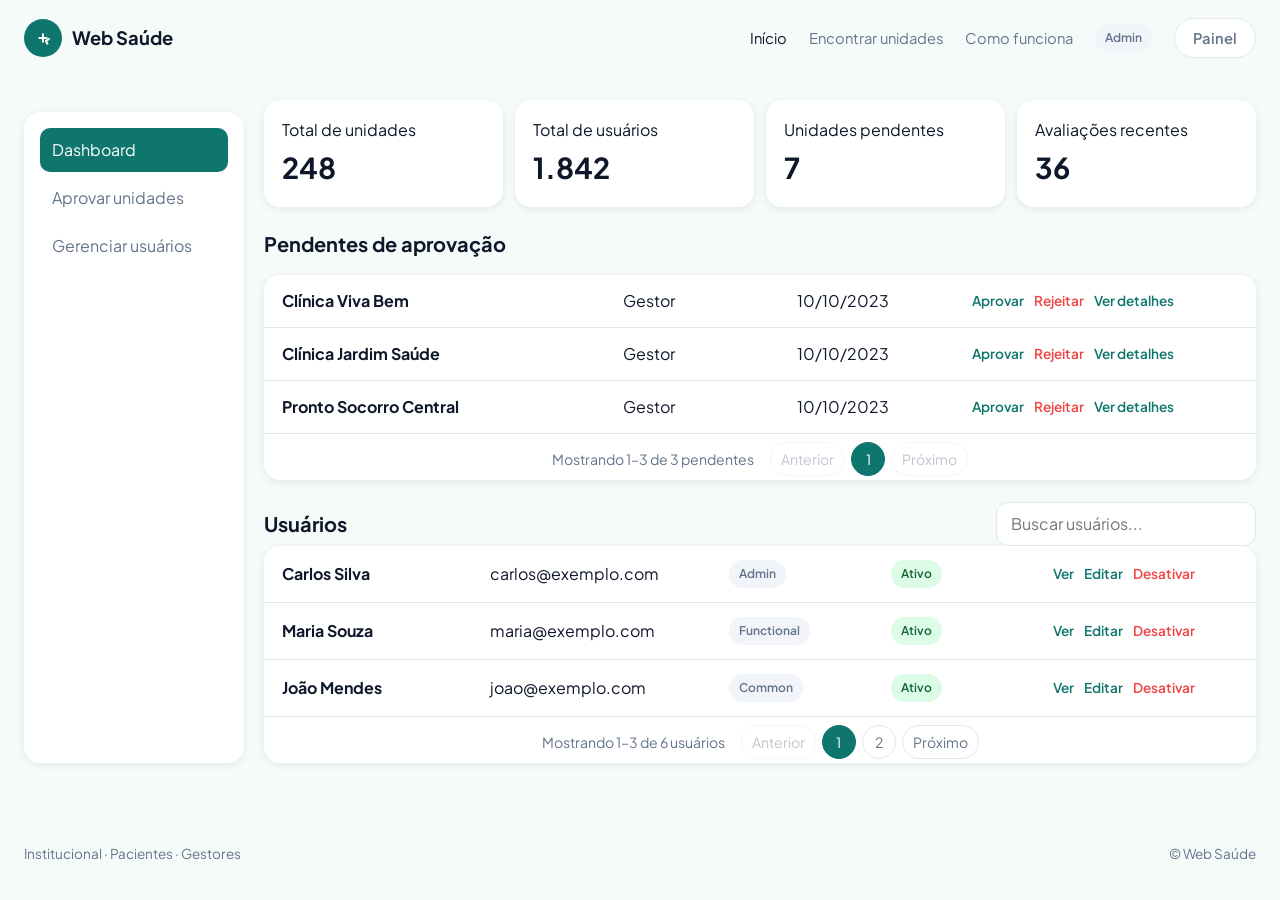
==== admin.html @ 7f69320b "feat: cria protótipo HTML das telas do Web Saúde" ====
<!DOCTYPE html>
<html lang="pt-BR">
<head>
  <meta charset="UTF-8">
  <meta name="viewport" content="width=device-width, initial-scale=1.0">
  <title>Web Saúde — Painel admin</title>
  <link rel="preconnect" href="https://fonts.googleapis.com">
  <link href="https://fonts.googleapis.com/css2?family=Plus+Jakarta+Sans:wght@400;500;600;700&display=swap" rel="stylesheet">
  <link rel="stylesheet" href="css/styles.css">
</head>
<body>
  <div class="page">
    <div data-header="Início" data-mode="admin"></div>
    <main class="wrap admin">
      <aside class="card side-nav" style="padding:16px;align-content:start">
        <a class="is-active" href="#dash">Dashboard</a>
        <a href="#pendentes">Aprovar unidades</a>
        <a href="#usuarios">Gerenciar usuários</a>
      </aside>
      <div>
        <div class="kpis">
          <article class="card kpi"><span>Total de unidades</span><b>248</b></article>
          <article class="card kpi"><span>Total de usuários</span><b>1.842</b></article>
          <article class="card kpi"><span>Unidades pendentes</span><b>7</b></article>
          <article class="card kpi"><span>Avaliações recentes</span><b>36</b></article>
        </div>
        <section id="pendentes" style="margin-top:22px">
          <h2 class="section-title">Pendentes de aprovação</h2>
          <div class="card" id="lista-pendentes"></div>
        </section>
        <section id="usuarios" style="margin-top:22px">
          <div class="toolbar">
            <h2 class="section-title" style="margin:0">Usuários</h2>
            <input class="input" id="buscaUser" placeholder="Buscar usuários..." style="max-width:260px">
          </div>
          <div class="card" id="lista-users"></div>
        </section>
      </div>
    </main>
    <div data-footer></div>
  </div>
  <script src="js/data.js"></script>
  <script src="js/app.js"></script>
  <script>
    var pendentes = WebSaude.unidades.filter(function (u) { return u.aprovacao === "Pendente"; });
    if (pendentes.length < 3) pendentes = WebSaude.unidades.slice(0, 7).map(function (u, i) {
      return Object.assign({}, u, { aprovacao: "Pendente", gestor: ["Dr. Roberto", "Ana Lima", "Carlos Gomes"][i % 3], data: (10 + i) + "/10/2023" });
    });
    WebSaude.ui.renderList({
      target: "#lista-pendentes",
      items: pendentes,
      perPage: 3,
      noun: "pendentes",
      render: function (u) {
        return '<div style="display:grid;grid-template-columns:2fr 1fr 1fr 1.6fr;gap:8px;padding:14px 18px;border-bottom:1px solid var(--line);align-items:center">' +
          "<div><b>" + u.nome + "</b></div><div>" + (u.gestor || "Gestor") + "</div><div>" + (u.data || "10/10/2023") + "</div>" +
          '<div class="row-actions"><button type="button" data-ok>Aprovar</button><button class="danger" type="button">Rejeitar</button><a href="detalhes.html?id=' + u.id + '">Ver detalhes</a></div></div>';
      }
    });
    function users() {
      var q = document.getElementById("buscaUser").value.toLowerCase();
      return WebSaude.usuarios.filter(function (u) { return (u.nome + u.email + u.tipo).toLowerCase().indexOf(q) >= 0; });
    }
    var userView = WebSaude.ui.renderList({
      target: "#lista-users",
      items: users,
      perPage: 3,
      noun: "usuários",
      render: function (u) {
        return '<div style="display:grid;grid-template-columns:1.3fr 1.5fr 1fr 1fr 1.2fr;gap:8px;padding:14px 18px;border-bottom:1px solid var(--line);align-items:center">' +
          "<div><b>" + u.nome + "</b></div><div>" + u.email + '</div><div><span class="chip">' + u.tipo + "</span></div>" +
          '<div><span class="chip ' + (u.status === "Ativo" ? "chip-ok" : "chip-muted") + '">' + u.status + "</span></div>" +
          '<div class="row-actions"><button type="button">Ver</button><button type="button">Editar</button><button class="danger" type="button">Desativar</button></div></div>';
      }
    });
    document.getElementById("buscaUser").oninput = userView.refresh;
    document.getElementById("lista-pendentes").addEventListener("click", function (e) {
      if (e.target.hasAttribute("data-ok")) WebSaude.ui.toast("Unidade aprovada.");
      if (e.target.classList.contains("danger")) WebSaude.ui.toast("Unidade rejeitada.");
    });
  </script>
</body>
</html>
---- css/styles.css ----
:root {
  --bg: #f4fbf8;
  --card: #ffffff;
  --teal: #0f766e;
  --teal-dark: #115e59;
  --teal-soft: #ccfbf1;
  --text: #0f172a;
  --muted: #64748b;
  --line: #e2e8f0;
  --danger: #ef4444;
  --ok: #10b981;
  --warn: #d97706;
  --shadow: 0 2px 8px rgba(15, 23, 42, 0.08);
  --radius: 16px;
  --radius-sm: 10px;
  --header: 76px;
}

* { box-sizing: border-box; margin: 0; padding: 0; }

html, body { min-height: 100%; }

body {
  font-family: "Plus Jakarta Sans", "Segoe UI", sans-serif;
  background: var(--bg);
  color: var(--text);
  line-height: 1.5;
}

a { color: inherit; text-decoration: none; }
img { max-width: 100%; display: block; }
button, input, select, textarea { font: inherit; color: inherit; }
button { cursor: pointer; border: 0; background: none; }
[hidden], .is-hidden { display: none !important; }

.page { min-height: 100vh; display: flex; flex-direction: column; }

.wrap {
  width: min(1296px, calc(100% - 48px));
  margin: 0 auto;
}

/* Brand */
.brand { display: flex; align-items: center; gap: 10px; font-weight: 700; font-size: 1.15rem; }
.brand-mark {
  width: 38px;
  height: 38px;
  border-radius: 50%;
  background: var(--teal);
  display: grid;
  place-items: center;
  flex-shrink: 0;
}
.brand-mark svg { width: 22px; height: 22px; fill: none; stroke: #fff; stroke-width: 2.2; }

/* Header */
.header {
  height: var(--header);
  display: flex;
  align-items: center;
  background: transparent;
}
.header-inner, .footer-inner {
  width: min(1296px, calc(100% - 48px));
  margin: 0 auto;
  display: flex;
  align-items: center;
  justify-content: space-between;
  gap: 24px;
}
.nav { display: flex; align-items: center; gap: 22px; color: var(--muted); font-size: 0.92rem; }
.nav a:hover, .nav a.is-active { color: var(--text); }

/* Buttons */
.btn {
  display: inline-flex;
  align-items: center;
  justify-content: center;
  gap: 8px;
  min-height: 40px;
  padding: 0 18px;
  border-radius: 999px;
  font-weight: 600;
  font-size: 0.92rem;
  transition: 0.2s ease;
  border: 1px solid transparent;
}
.btn-primary { background: var(--teal); color: #fff; }
.btn-primary:hover { background: var(--teal-dark); }
.btn-ghost { background: #fff; border-color: var(--line); }
.btn-ghost:hover { border-color: var(--teal); color: var(--teal); }
.btn-danger { color: var(--danger); }
.btn-lg { min-height: 44px; width: 100%; }
.btn:disabled { opacity: 0.45; cursor: not-allowed; }

/* Forms */
.field { display: grid; gap: 6px; }
.field span, .label { font-size: 0.82rem; color: var(--muted); font-weight: 600; }
.input, .select, .textarea {
  width: 100%;
  min-height: 44px;
  border: 1px solid var(--line);
  border-radius: 12px;
  padding: 0 14px;
  background: #fff;
  outline: none;
}
.textarea { min-height: 96px; padding: 12px 14px; resize: vertical; }
.input:focus, .select:focus, .textarea:focus { border-color: var(--teal); box-shadow: 0 0 0 3px var(--teal-soft); }
.input-icon { position: relative; }
.input-icon svg {
  position: absolute; left: 14px; top: 50%; transform: translateY(-50%);
  width: 18px; height: 18px; stroke: var(--muted); fill: none; stroke-width: 1.8;
}
.input-icon .input { padding-left: 40px; }

.check { display: flex; align-items: center; gap: 8px; font-size: 0.9rem; color: var(--muted); }
.check input { accent-color: var(--teal); }

/* Cards / chips */
.card {
  background: var(--card);
  border-radius: var(--radius);
  box-shadow: var(--shadow);
}
.chip {
  display: inline-flex;
  align-items: center;
  gap: 6px;
  padding: 5px 10px;
  border-radius: 999px;
  background: #f1f5f9;
  color: var(--muted);
  font-size: 0.75rem;
  font-weight: 600;
}
.chip-ok { background: #dcfce7; color: #166534; }
.chip-warn { background: #ffedd5; color: #9a3412; }
.chip-muted { background: #f1f5f9; color: #475569; }

/* Pagination */
.pager {
  display: flex;
  align-items: center;
  justify-content: center;
  flex-wrap: wrap;
  gap: 10px 16px;
  padding: 8px 0 4px;
  color: var(--muted);
  font-size: 0.88rem;
}
.pager-pages { display: flex; align-items: center; gap: 6px; }
.pager button {
  min-width: 34px;
  height: 34px;
  padding: 0 10px;
  border-radius: 999px;
  border: 1px solid var(--line);
  background: #fff;
}
.pager button.is-active { background: var(--teal); color: #fff; border-color: var(--teal); }
.pager button:disabled { opacity: 0.4; }

/* Unit cards */
.unit-grid { display: grid; grid-template-columns: repeat(3, 1fr); gap: 16px; }
.unit-card { padding: 14px; display: grid; gap: 10px; }
.unit-card img, .unit-photo {
  width: 100%;
  height: 132px;
  object-fit: cover;
  border-radius: 12px;
  background: #e2e8f0;
}
.unit-card-head { display: flex; justify-content: space-between; align-items: start; gap: 8px; }
.unit-type { font-size: 0.72rem; letter-spacing: 0.04em; color: var(--muted); font-weight: 700; text-transform: uppercase; }
.unit-card h3 { font-size: 1rem; }
.unit-card a, .unit-row a { color: var(--teal); font-weight: 600; font-size: 0.9rem; }
.unit-meta { color: var(--muted); font-size: 0.82rem; display: grid; gap: 4px; }
.heart { width: 28px; height: 28px; border-radius: 50%; display: grid; place-items: center; color: var(--muted); }
.heart.is-on { color: var(--danger); }

.unit-row {
  display: grid;
  grid-template-columns: 180px 1fr auto;
  gap: 18px;
  padding: 16px;
  align-items: center;
}
.unit-row img { width: 180px; height: 132px; object-fit: cover; border-radius: 12px; }
.unit-row-top { display: flex; justify-content: space-between; gap: 12px; }

/* Home */
.hero { padding: 28px 0 16px; }
.hero h1 { font-size: clamp(2rem, 4vw, 2.6rem); letter-spacing: -0.03em; max-width: 16ch; }
.hero p { color: var(--muted); margin-top: 10px; max-width: 52ch; }
.search-bar {
  display: grid;
  grid-template-columns: 1.4fr 0.8fr 0.8fr auto;
  gap: 10px;
  padding: 12px;
  margin: 28px 0 36px;
}
.section-title { font-size: 1.25rem; margin-bottom: 16px; }
.footer { margin-top: auto; padding: 28px 0 36px; color: var(--muted); font-size: 0.85rem; }

/* City */
.city-hero {
  display: grid;
  grid-template-columns: 1.1fr 0.9fr;
  gap: 48px;
  align-items: center;
  padding: 56px 0 40px;
}
.badge {
  display: inline-flex; align-items: center; gap: 8px;
  background: #fff; border-radius: 999px; padding: 6px 12px;
  font-size: 0.78rem; font-weight: 700; color: var(--teal);
  box-shadow: var(--shadow);
}
.benefits { display: flex; flex-wrap: wrap; gap: 16px; margin-top: 22px; color: var(--muted); font-size: 0.9rem; }
.city-card { padding: 28px; }
.city-card h2 { font-size: 1.25rem; }
.city-card .help { color: var(--muted); font-size: 0.88rem; margin: 4px 0 16px; }
.suggest { display: grid; gap: 6px; margin: 12px 0 16px; }
.suggest button, .popular button {
  text-align: left; padding: 10px 12px; border-radius: 10px; color: var(--text);
}
.suggest button:hover, .popular button:hover { background: #f0fdfa; }
.popular { display: flex; flex-wrap: wrap; gap: 8px; margin-top: 8px; }
.popular button { background: #f8fafc; border: 1px solid var(--line); border-radius: 999px; padding: 6px 12px; font-size: 0.82rem; }
.steps { padding: 20px 0 64px; }
.steps h2 { margin-bottom: 18px; }
.step-grid { display: grid; grid-template-columns: repeat(3, 1fr); gap: 16px; }
.step { padding: 22px; }
.step b { display: block; margin: 6px 0; }

/* Results */
.results-head { display: flex; justify-content: space-between; align-items: end; gap: 16px; padding: 28px 0 18px; }
.results-layout { display: grid; grid-template-columns: 286px 1fr; gap: 24px; }
.filters { padding: 22px; display: grid; gap: 16px; align-content: start; }
.filters h3 { display: flex; justify-content: space-between; font-size: 1rem; }
.filters h3 button { color: var(--teal); font-size: 0.8rem; }
.filter-group { display: grid; gap: 8px; }
.list { display: grid; gap: 16px; }
.search-dock {
  display: grid;
  grid-template-columns: 1fr 260px auto;
  gap: 10px;
  padding: 22px 0 36px;
}

/* Details */
.details { padding: 24px 0 48px; display: grid; gap: 16px; }
.details-title { display: flex; flex-wrap: wrap; align-items: center; gap: 10px 16px; }
.gallery { display: grid; grid-template-columns: 360px 1fr; gap: 16px; }
.gallery-main { width: 100%; height: 260px; object-fit: cover; border-radius: var(--radius); }
.thumbs { display: flex; gap: 8px; margin-top: 8px; }
.thumbs img { width: 72px; height: 56px; object-fit: cover; border-radius: 8px; cursor: pointer; opacity: 0.75; }
.thumbs img.is-on { opacity: 1; outline: 2px solid var(--teal); }
.info-grid { display: grid; gap: 12px; }
.info-card { padding: 18px; display: grid; gap: 10px; }
.spec-grid { display: flex; flex-wrap: wrap; gap: 8px; }
.review { display: grid; grid-template-columns: auto 1fr auto; gap: 12px; align-items: start; padding-top: 12px; border-top: 1px solid var(--line); }
.avatar { width: 40px; height: 40px; border-radius: 50%; object-fit: cover; background: #e2e8f0; }

/* Auth */
.auth-page { min-height: 100vh; display: grid; place-items: center; padding: 32px 16px; }
.auth-split {
  width: min(1040px, 100%);
  display: grid;
  grid-template-columns: 1fr 440px;
  gap: 48px;
  align-items: center;
}
.auth-card { padding: 36px 32px; display: grid; gap: 16px; }
.auth-card h1 { font-size: 1.6rem; text-align: center; }
.auth-card .sub { text-align: center; color: var(--muted); margin-top: -8px; }
.auth-art { display: grid; gap: 16px; justify-items: start; }
.auth-art h2 { font-size: 2rem; max-width: 12ch; }
.illu {
  width: min(420px, 100%);
  height: 280px;
  border-radius: 32px;
  background: linear-gradient(160deg, #d1fae5, #ecfeff);
  position: relative;
  overflow: hidden;
}
.illu::after {
  content: "";
  position: absolute;
  inset: 48px 70px 40px 90px;
  background: #fff;
  border-radius: 28px 28px 8px 8px;
  box-shadow: var(--shadow);
}
.tabs { display: flex; gap: 18px; border-bottom: 1px solid var(--line); }
.tabs button { padding: 8px 0; color: var(--muted); font-weight: 600; }
.tabs button.is-on { color: var(--teal); box-shadow: inset 0 -2px 0 var(--teal); }
.otp { display: flex; justify-content: center; gap: 8px; }
.otp input { width: 48px; height: 54px; text-align: center; font-size: 1.3rem; font-weight: 700; border: 1px solid var(--line); border-radius: 12px; }
.center-note { text-align: center; color: var(--muted); font-size: 0.9rem; }

/* Account */
.account { padding: 28px 0 48px; display: grid; grid-template-columns: 260px 1fr; gap: 20px; }
.side { padding: 22px; display: grid; gap: 8px; align-content: start; text-align: center; }
.side .avatar { width: 88px; height: 88px; margin: 0 auto 8px; }
.side-nav { display: grid; gap: 4px; text-align: left; margin-top: 12px; }
.side-nav a, .side-nav button {
  padding: 10px 12px; border-radius: 10px; color: var(--muted); text-align: left;
}
.side-nav a.is-active, .side-nav button.is-active { background: var(--teal); color: #fff; }
.panel { padding: 28px; display: grid; gap: 16px; }
.form-actions { display: flex; justify-content: flex-end; gap: 8px; }

/* Tables */
.table-wrap { overflow: auto; }
table { width: 100%; border-collapse: collapse; font-size: 0.92rem; }
th, td { text-align: left; padding: 14px 10px; border-bottom: 1px solid var(--line); }
th { color: var(--muted); font-size: 0.78rem; text-transform: uppercase; letter-spacing: 0.04em; }
.row-actions { display: flex; gap: 10px; }
.row-actions a, .row-actions button { color: var(--teal); font-weight: 600; font-size: 0.85rem; }
.row-actions .danger { color: var(--danger); }

.kpis { display: grid; grid-template-columns: repeat(4, 1fr); gap: 12px; }
.kpi { padding: 18px; }
.kpi b { display: block; font-size: 1.8rem; margin-top: 4px; }
.admin { padding: 24px 0 48px; display: grid; grid-template-columns: 220px 1fr; gap: 20px; }
.toolbar { display: flex; justify-content: space-between; align-items: center; gap: 12px; flex-wrap: wrap; }

.toast {
  position: fixed; right: 20px; bottom: 20px;
  background: var(--text); color: #fff; padding: 12px 16px;
  border-radius: 12px; display: none; z-index: 20;
}
.toast.is-on { display: block; }

@media (max-width: 980px) {
  .unit-grid, .step-grid, .kpis, .auth-split, .city-hero, .gallery, .results-layout, .account, .admin, .unit-row, .search-bar, .search-dock {
    grid-template-columns: 1fr;
  }
  .unit-row img, .gallery-main { width: 100%; }
  .nav { display: none; }
}
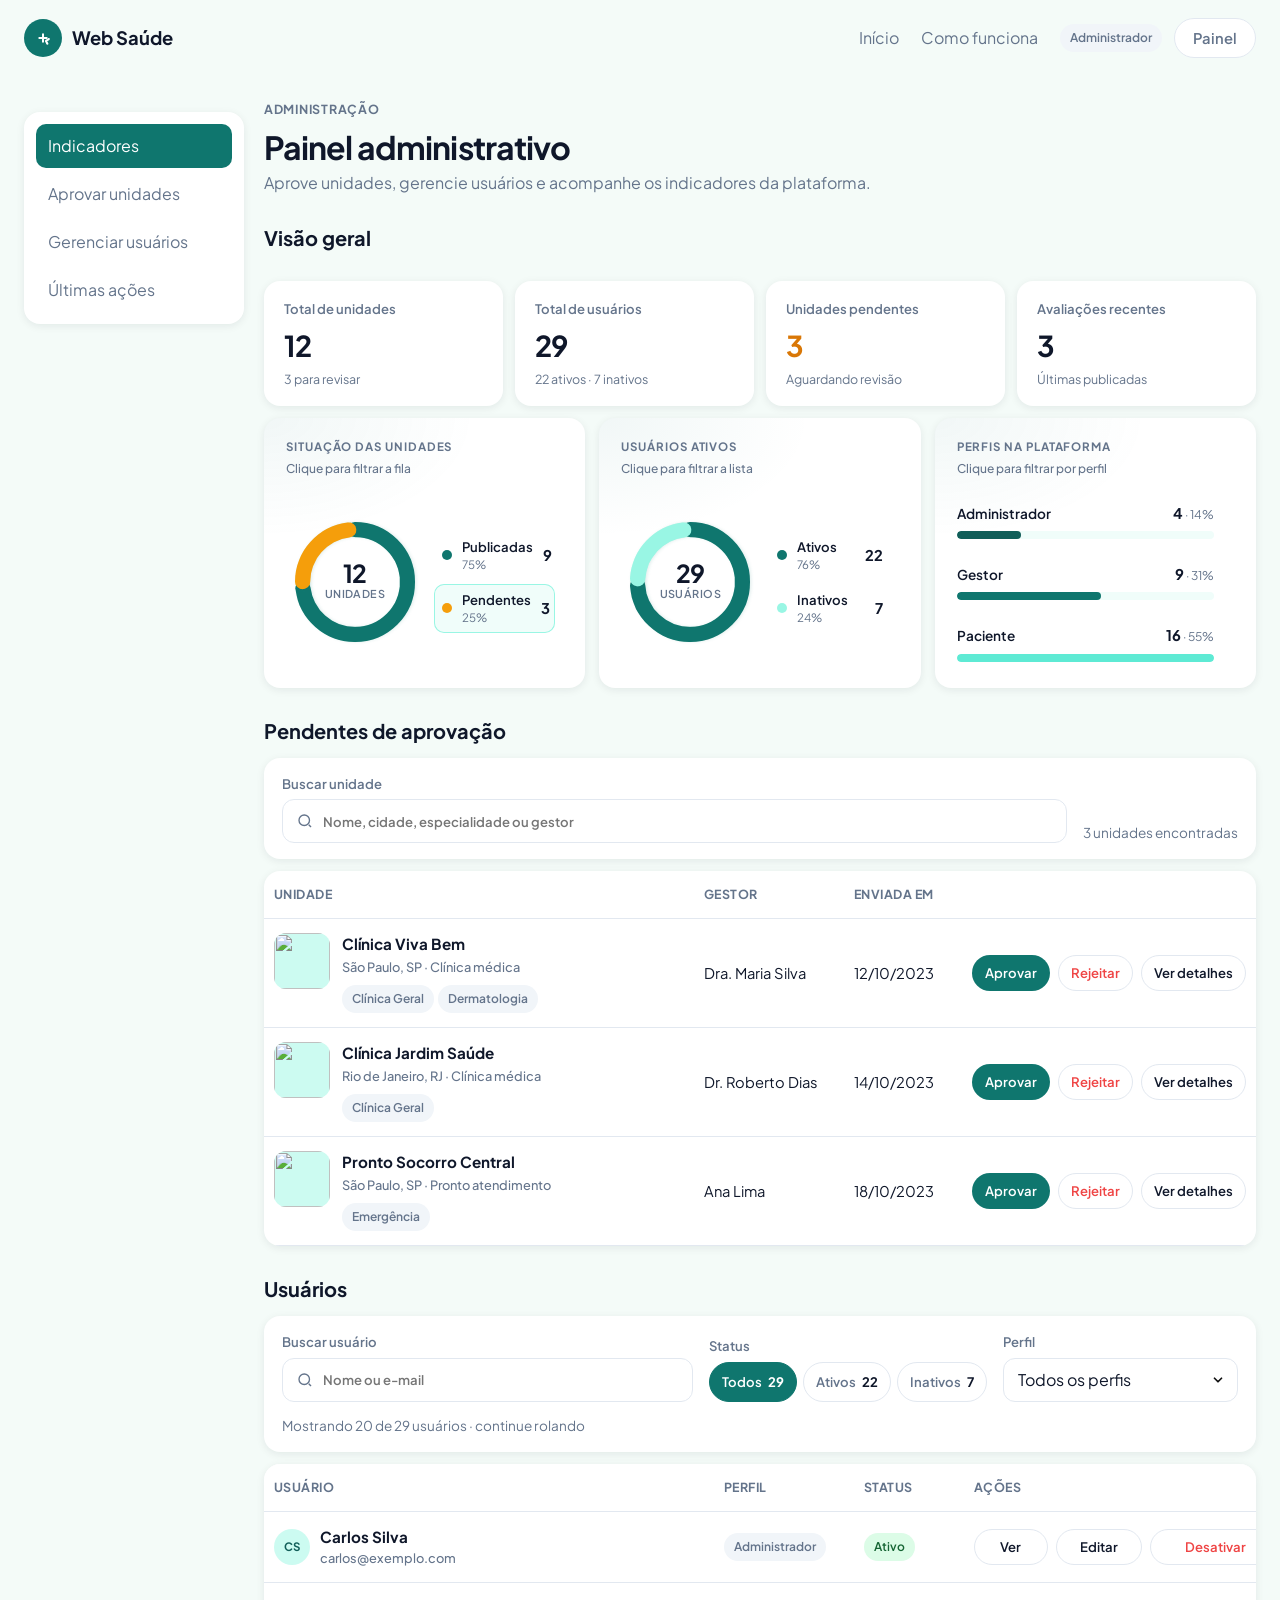
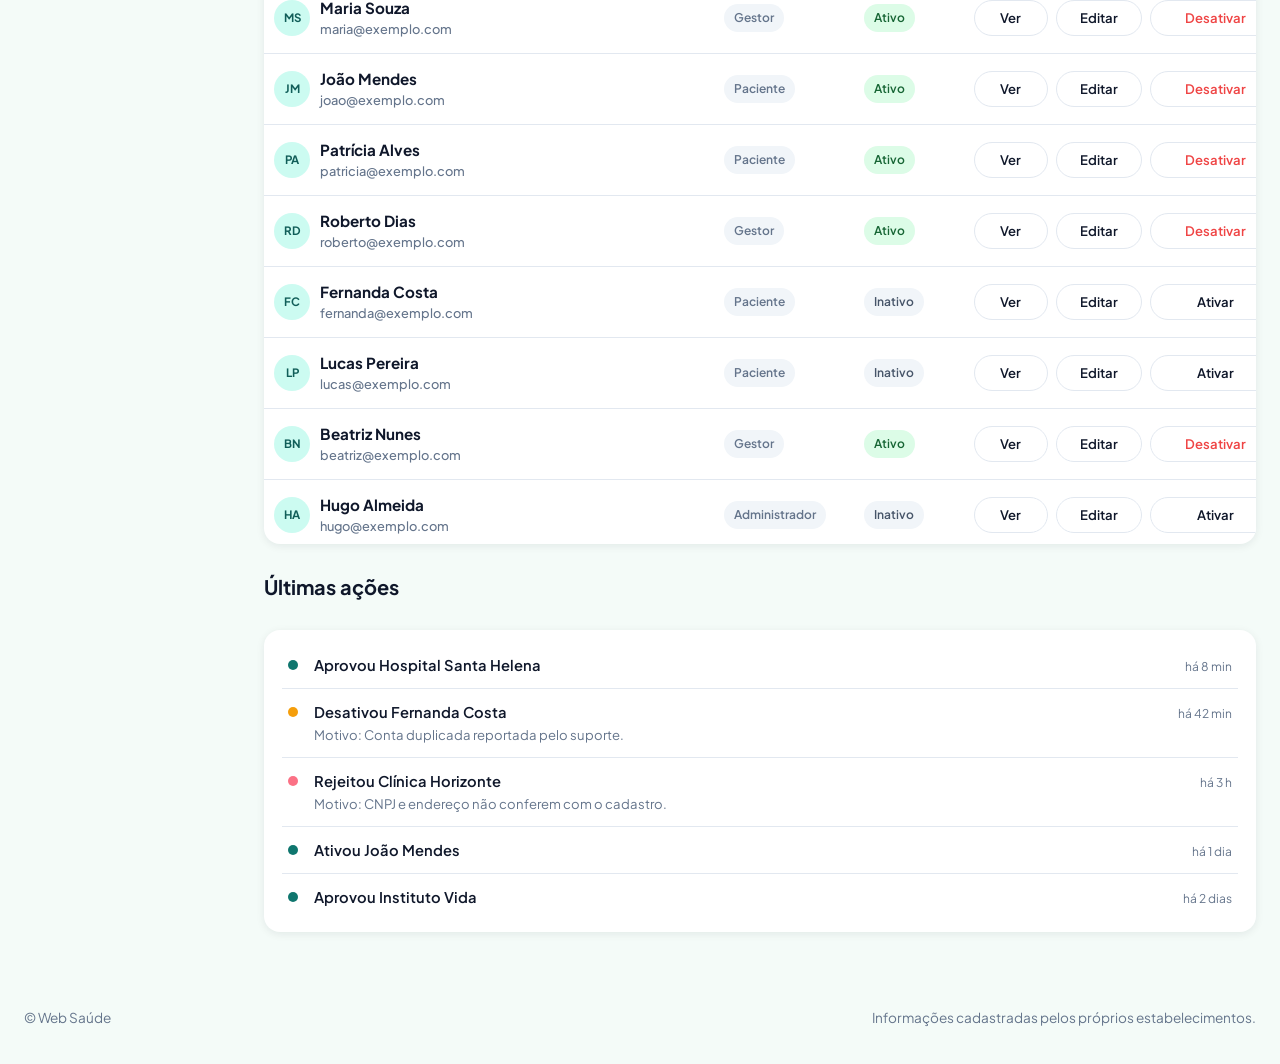
==== commit 3e80f28c: "feat: painel admin com filtros, histórico e layout mobile" ====
--- a/admin.html
+++ b/admin.html
@@ -3,81 +3,804 @@
 <head>
   <meta charset="UTF-8">
   <meta name="viewport" content="width=device-width, initial-scale=1.0">
-  <title>Web Saúde — Painel admin</title>
+  <title>Web Saúde — Painel administrativo</title>
   <link rel="preconnect" href="https://fonts.googleapis.com">
   <link href="https://fonts.googleapis.com/css2?family=Plus+Jakarta+Sans:wght@400;500;600;700&display=swap" rel="stylesheet">
   <link rel="stylesheet" href="css/styles.css">
 </head>
 <body>
+  <a class="skip-link" href="#conteudo">Pular para o conteúdo</a>
   <div class="page">
-    <div data-header="Início" data-mode="admin"></div>
-    <main class="wrap admin">
-      <aside class="card side-nav" style="padding:16px;align-content:start">
-        <a class="is-active" href="#dash">Dashboard</a>
+    <div data-header="Painel" data-mode="admin"></div>
+    <main id="conteudo" class="wrap admin">
+      <nav class="card side-nav admin-nav" aria-label="Seções do painel">
+        <a href="#dash">Indicadores</a>
         <a href="#pendentes">Aprovar unidades</a>
         <a href="#usuarios">Gerenciar usuários</a>
-      </aside>
-      <div>
-        <div class="kpis">
-          <article class="card kpi"><span>Total de unidades</span><b>248</b></article>
-          <article class="card kpi"><span>Total de usuários</span><b>1.842</b></article>
-          <article class="card kpi"><span>Unidades pendentes</span><b>7</b></article>
-          <article class="card kpi"><span>Avaliações recentes</span><b>36</b></article>
-        </div>
-        <section id="pendentes" style="margin-top:22px">
-          <h2 class="section-title">Pendentes de aprovação</h2>
-          <div class="card" id="lista-pendentes"></div>
+        <a href="#acoes">Últimas ações</a>
+      </nav>
+
+      <div class="admin-main">
+        <header class="admin-head">
+          <p class="admin-kicker">Administração</p>
+          <h1>Painel administrativo</h1>
+          <p>Aprove unidades, gerencie usuários e acompanhe os indicadores da plataforma.</p>
+        </header>
+
+        <section id="dash" class="admin-section" aria-labelledby="dash-title">
+          <h2 id="dash-title" class="section-title">Visão geral</h2>
+          <div class="kpis">
+            <article class="card kpi">
+              <p class="kpi-label">Total de unidades</p>
+              <p class="kpi-value" id="kpi-unidades">0</p>
+              <p class="kpi-hint" id="kpi-unidades-hint"></p>
+            </article>
+            <a class="card kpi" href="#usuarios">
+              <p class="kpi-label">Total de usuários</p>
+              <p class="kpi-value" id="kpi-usuarios">0</p>
+              <p class="kpi-hint" id="kpi-usuarios-hint"></p>
+            </a>
+            <a class="card kpi kpi-warn" href="#pendentes">
+              <p class="kpi-label">Unidades pendentes</p>
+              <p class="kpi-value" id="kpi-pendentes">0</p>
+              <p class="kpi-hint">Aguardando revisão</p>
+            </a>
+            <article class="card kpi">
+              <p class="kpi-label">Avaliações recentes</p>
+              <p class="kpi-value" id="kpi-avaliacoes">0</p>
+              <p class="kpi-hint">Últimas publicadas</p>
+            </article>
+          </div>
+          <div class="charts">
+            <article class="card chart-card">
+              <div>
+                <h3>Situação das unidades</h3>
+                <p class="chart-hint">Clique para filtrar a fila</p>
+              </div>
+              <div class="chart-body" id="chart-unidades"></div>
+            </article>
+            <article class="card chart-card">
+              <div>
+                <h3>Usuários ativos</h3>
+                <p class="chart-hint">Clique para filtrar a lista</p>
+              </div>
+              <div class="chart-body" id="chart-status"></div>
+            </article>
+            <article class="card chart-card">
+              <div>
+                <h3>Perfis na plataforma</h3>
+                <p class="chart-hint">Clique para filtrar por perfil</p>
+              </div>
+              <div class="chart-body" id="chart-papeis"></div>
+            </article>
+          </div>
         </section>
-        <section id="usuarios" style="margin-top:22px">
+
+        <section id="pendentes" class="admin-section" aria-labelledby="pendentes-title">
           <div class="toolbar">
-            <h2 class="section-title" style="margin:0">Usuários</h2>
-            <input class="input" id="buscaUser" placeholder="Buscar usuários..." style="max-width:260px">
+            <h2 id="pendentes-title" class="section-title toolbar-title">Pendentes de aprovação</h2>
           </div>
-          <div class="card" id="lista-users"></div>
+          <div class="card filter-bar filter-bar-simple">
+            <label class="field filter-search">
+              <span>Buscar unidade</span>
+              <span class="input-icon">
+                <svg viewBox="0 0 24 24" aria-hidden="true"><circle cx="11" cy="11" r="7"/><path d="M20 20l-3-3"/></svg>
+                <input class="input" id="buscaUnidade" type="search" placeholder="Nome, cidade, especialidade ou gestor" autocomplete="off">
+              </span>
+            </label>
+            <div class="filter-bar-side">
+              <p class="filter-meta" id="meta-pendentes"></p>
+              <button class="btn btn-ghost btn-sm" type="button" id="resetUnidades" hidden>Ver fila de pendentes</button>
+            </div>
+          </div>
+          <div class="card table-wrap">
+            <table class="admin-table admin-table-pending">
+              <caption class="sr-only" id="cap-pendentes">Unidades aguardando aprovação do administrador</caption>
+              <thead>
+                <tr>
+                  <th scope="col">Unidade</th>
+                  <th scope="col">Gestor</th>
+                  <th scope="col">Enviada em</th>
+                  <th scope="col"><span class="sr-only">Ações</span></th>
+                </tr>
+              </thead>
+              <tbody id="lista-pendentes"></tbody>
+            </table>
+          </div>
+        </section>
+
+        <section id="usuarios" class="admin-section" aria-labelledby="usuarios-title">
+          <div class="toolbar">
+            <h2 id="usuarios-title" class="section-title toolbar-title">Usuários</h2>
+          </div>
+          <div class="card filter-bar">
+            <label class="field filter-search">
+              <span>Buscar usuário</span>
+              <span class="input-icon">
+                <svg viewBox="0 0 24 24" aria-hidden="true"><circle cx="11" cy="11" r="7"/><path d="M20 20l-3-3"/></svg>
+                <input class="input" id="buscaUser" type="search" placeholder="Nome ou e-mail" autocomplete="off">
+              </span>
+            </label>
+            <fieldset class="filter-pills">
+              <legend>Status</legend>
+              <label><input type="radio" name="filtroStatus" value="" checked><span>Todos <b id="n-todos">0</b></span></label>
+              <label><input type="radio" name="filtroStatus" value="Ativo"><span>Ativos <b id="n-ativos">0</b></span></label>
+              <label><input type="radio" name="filtroStatus" value="Desativado"><span>Inativos <b id="n-inativos">0</b></span></label>
+            </fieldset>
+            <label class="field filter-select">
+              <span>Perfil</span>
+              <select class="select" id="filtroPapel">
+                <option value="">Todos os perfis</option>
+                <option value="Admin">Administrador</option>
+                <option value="Functional">Gestor</option>
+                <option value="Common">Paciente</option>
+              </select>
+            </label>
+            <div class="filter-bar-foot">
+              <p class="filter-meta" id="meta-users"></p>
+              <button class="btn btn-ghost btn-sm" type="button" id="limparFiltros">Limpar filtros</button>
+            </div>
+          </div>
+          <div class="card admin-list">
+            <div class="admin-list-scroll" id="users-scroll">
+              <table class="admin-table admin-table-users">
+                <caption class="sr-only">Lista de usuários da plataforma</caption>
+                <thead>
+                  <tr>
+                    <th scope="col">Usuário</th>
+                    <th scope="col">Perfil</th>
+                    <th scope="col">Status</th>
+                    <th scope="col">Ações</th>
+                  </tr>
+                </thead>
+                <tbody id="lista-users"></tbody>
+              </table>
+            </div>
+          </div>
+        </section>
+
+        <section id="acoes" class="admin-section" aria-labelledby="acoes-title">
+          <h2 id="acoes-title" class="section-title">Últimas ações</h2>
+          <div class="card activity-card">
+            <ol class="activity-list" id="lista-acoes" aria-live="polite"></ol>
+          </div>
         </section>
       </div>
     </main>
     <div data-footer></div>
   </div>
+
+  <dialog class="dialog" id="dlg-confirm" aria-labelledby="confirm-title" aria-describedby="confirm-text">
+    <div class="dialog-card">
+      <h2 id="confirm-title">Confirmar ação</h2>
+      <p id="confirm-text"></p>
+      <label class="field" id="confirm-motivo-wrap" hidden>
+        <span id="confirm-motivo-label">Motivo</span>
+        <textarea class="textarea" id="confirm-motivo" maxlength="280" rows="3" placeholder="Descreva o motivo"></textarea>
+        <span class="field-error" id="confirm-error" hidden>Informe o motivo para continuar.</span>
+      </label>
+      <div class="form-actions">
+        <button class="btn btn-ghost" type="button" id="confirm-cancel">Cancelar</button>
+        <button class="btn btn-primary btn-danger-solid" type="button" id="confirm-ok">Confirmar</button>
+      </div>
+    </div>
+  </dialog>
+
+  <dialog class="dialog" id="dlg-user" aria-labelledby="user-title">
+    <form class="dialog-card" id="form-user">
+      <h2 id="user-title">Usuário</h2>
+      <input type="hidden" name="userId">
+      <label class="field"><span>Nome</span><input class="input" name="nome" required maxlength="80"></label>
+      <label class="field"><span>E-mail</span><input class="input" type="email" name="email" required></label>
+      <label class="field"><span>Perfil</span>
+        <select class="select" name="tipo">
+          <option value="Admin">Administrador</option>
+          <option value="Functional">Gestor</option>
+          <option value="Common">Paciente</option>
+        </select>
+      </label>
+      <label class="field"><span>Status</span>
+        <select class="select" name="status">
+          <option>Ativo</option>
+          <option>Desativado</option>
+        </select>
+      </label>
+      <div class="form-actions">
+        <button class="btn btn-ghost" type="button" id="user-cancel">Fechar</button>
+        <button class="btn btn-primary" type="submit" id="user-save">Salvar</button>
+      </div>
+    </form>
+  </dialog>
+
   <script src="js/data.js"></script>
   <script src="js/app.js"></script>
   <script>
-    var pendentes = WebSaude.unidades.filter(function (u) { return u.aprovacao === "Pendente"; });
-    if (pendentes.length < 3) pendentes = WebSaude.unidades.slice(0, 7).map(function (u, i) {
-      return Object.assign({}, u, { aprovacao: "Pendente", gestor: ["Dr. Roberto", "Ana Lima", "Carlos Gomes"][i % 3], data: (10 + i) + "/10/2023" });
-    });
-    WebSaude.ui.renderList({
-      target: "#lista-pendentes",
-      items: pendentes,
-      perPage: 3,
-      noun: "pendentes",
-      render: function (u) {
-        return '<div style="display:grid;grid-template-columns:2fr 1fr 1fr 1.6fr;gap:8px;padding:14px 18px;border-bottom:1px solid var(--line);align-items:center">' +
-          "<div><b>" + u.nome + "</b></div><div>" + (u.gestor || "Gestor") + "</div><div>" + (u.data || "10/10/2023") + "</div>" +
-          '<div class="row-actions"><button type="button" data-ok>Aprovar</button><button class="danger" type="button">Rejeitar</button><a href="detalhes.html?id=' + u.id + '">Ver detalhes</a></div></div>';
-      }
-    });
-    function users() {
-      var q = document.getElementById("buscaUser").value.toLowerCase();
-      return WebSaude.usuarios.filter(function (u) { return (u.nome + u.email + u.tipo).toLowerCase().indexOf(q) >= 0; });
-    }
-    var userView = WebSaude.ui.renderList({
+    function esc(s) {
+      return String(s).replace(/[&<>"']/g, function (c) {
+        return { "&": "&amp;", "<": "&lt;", ">": "&gt;", '"': "&quot;", "'": "&#39;" }[c];
+      });
+    }
+
+    function iniciais(nome) {
+      return nome.split(" ").filter(Boolean).slice(0, 2).map(function (p) { return p[0]; }).join("").toUpperCase();
+    }
+
+    var PAPEL = { Admin: "Administrador", Functional: "Gestor", Common: "Paciente" };
+    var GESTOR = { 2: "Dra. Maria Silva", 8: "Dr. Roberto Dias", 11: "Ana Lima" };
+    var DATA = { 2: "12/10/2023", 8: "14/10/2023", 11: "18/10/2023" };
+
+    var listaUnidades = WebSaude.unidades.map(function (u) {
+      return Object.assign({}, u, {
+        gestor: GESTOR[u.id] || "Gestor responsável",
+        dataEnvio: DATA[u.id] || "10/10/2023"
+      });
+    });
+    var listaUsuarios = WebSaude.usuarios.map(function (u) { return Object.assign({}, u); });
+    [
+      ["Ana Lima", "Common", "Ativo"],
+      ["Pedro Rocha", "Functional", "Ativo"],
+      ["Camila Borges", "Common", "Ativo"],
+      ["Diego Martins", "Common", "Desativado"],
+      ["Elisa Prado", "Functional", "Ativo"],
+      ["Fábio Cunha", "Common", "Ativo"],
+      ["Gisele Ramos", "Admin", "Ativo"],
+      ["Henrique Lopes", "Common", "Desativado"],
+      ["Isabela Freitas", "Functional", "Ativo"],
+      ["Juliana Castro", "Common", "Ativo"],
+      ["Kleber Souza", "Common", "Ativo"],
+      ["Larissa Melo", "Functional", "Desativado"],
+      ["Marcelo Pinto", "Common", "Ativo"],
+      ["Natália Vieira", "Common", "Ativo"],
+      ["Otávio Reis", "Functional", "Ativo"],
+      ["Paula Andrade", "Common", "Desativado"],
+      ["Renato Barbosa", "Admin", "Ativo"],
+      ["Sabrina Teixeira", "Common", "Ativo"],
+      ["Thiago Moreira", "Functional", "Ativo"],
+      ["Vanessa Cardoso", "Common", "Ativo"]
+    ].forEach(function (item, i) {
+      var slug = item[0].toLowerCase().normalize("NFD").replace(/[\u0300-\u036f]/g, "").replace(/\s+/g, ".");
+      listaUsuarios.push({ id: 100 + i, nome: item[0], email: slug + "@exemplo.com", tipo: item[1], status: item[2] });
+    });
+
+    var pendingAction = null;
+    var pendingNeedsMotivo = false;
+    var filtroUnidade = "Pendente";
+    var TITULO_UNIDADE = {
+      Pendente: "Pendentes de aprovação",
+      Aprovado: "Unidades publicadas",
+      Rejeitado: "Unidades rejeitadas",
+      Rascunho: "Rascunhos"
+    };
+    var historico = [
+      { at: Date.now() - 8 * 60 * 1000, tipo: "aprovacao", titulo: "Aprovou Hospital Santa Helena", motivo: "" },
+      { at: Date.now() - 42 * 60 * 1000, tipo: "desativar", titulo: "Desativou Fernanda Costa", motivo: "Conta duplicada reportada pelo suporte." },
+      { at: Date.now() - 3 * 60 * 60 * 1000, tipo: "rejeicao", titulo: "Rejeitou Clínica Horizonte", motivo: "CNPJ e endereço não conferem com o cadastro." },
+      { at: Date.now() - 26 * 60 * 60 * 1000, tipo: "ativar", titulo: "Ativou João Mendes", motivo: "" },
+      { at: Date.now() - 2 * 24 * 60 * 60 * 1000, tipo: "aprovacao", titulo: "Aprovou Instituto Vida", motivo: "" }
+    ];
+
+    function situacaoUnidade(u) {
+      if (u.aprovacao === "Pendente" || u.aprovacao === "Aprovado" || u.aprovacao === "Rejeitado") return u.aprovacao;
+      return "Rascunho";
+    }
+
+    function pendentes() {
+      var q = document.getElementById("buscaUnidade").value.trim().toLowerCase();
+      return listaUnidades.filter(function (u) {
+        if (situacaoUnidade(u) !== filtroUnidade) return false;
+        if (!q) return true;
+        var specs = (u.especialidades || []).join(" ");
+        return (u.nome + " " + u.tipo + " " + u.gestor + " " + u.cidade + " " + u.estado + " " + specs).toLowerCase().indexOf(q) >= 0;
+      });
+    }
+
+    function statusFiltro() {
+      var el = document.querySelector('input[name="filtroStatus"]:checked');
+      return el ? el.value : "";
+    }
+
+    function usuariosFiltrados() {
+      var q = document.getElementById("buscaUser").value.trim().toLowerCase();
+      var status = statusFiltro();
+      var papel = document.getElementById("filtroPapel").value;
+      return listaUsuarios.filter(function (u) {
+        if (status && u.status !== status) return false;
+        if (papel && u.tipo !== papel) return false;
+        if (q && (u.nome + " " + u.email + " " + (PAPEL[u.tipo] || u.tipo)).toLowerCase().indexOf(q) < 0) return false;
+        return true;
+      });
+    }
+
+    function temFiltroUser() {
+      return !!(document.getElementById("buscaUser").value.trim() || statusFiltro() || document.getElementById("filtroPapel").value);
+    }
+
+    function contar(lista, chave, valor) {
+      return lista.filter(function (item) { return item[chave] === valor; }).length;
+    }
+
+    function filtroChart(p) {
+      var f = { go: p.go };
+      if (p.unit) f.unit = p.unit;
+      if (p.status) f.status = p.status;
+      if (p.papel) f.papel = p.papel;
+      return esc(JSON.stringify(f));
+    }
+
+    function parteAtiva(p) {
+      if (p.unit) return filtroUnidade === p.unit;
+      if (p.status) return statusFiltro() === p.status;
+      if (p.papel) return document.getElementById("filtroPapel").value === p.papel;
+      return false;
+    }
+
+    function donut(parts, cap) {
+      var total = parts.reduce(function (s, p) { return s + p.value; }, 0);
+      var r = 38;
+      var circ = 2 * Math.PI * r;
+      var gap = parts.length > 1 ? 5 : 0;
+      var acc = 0;
+      var rings = parts.map(function (p) {
+        var raw = total ? (p.value / total) * circ : 0;
+        var len = Math.max(0, raw - gap);
+        var ring = '<circle class="donut-seg" cx="50" cy="50" r="' + r + '" fill="none" stroke="' + p.color + '" stroke-width="11" stroke-linecap="round" stroke-dasharray="' + len.toFixed(2) + " " + circ.toFixed(2) + '" stroke-dashoffset="' + (-acc).toFixed(2) + '" transform="rotate(-90 50 50)"/>';
+        acc += raw;
+        return ring;
+      }).join("");
+      var legend = '<ul class="chart-legend">' + parts.map(function (p) {
+        var pct = total ? Math.round((p.value / total) * 100) : 0;
+        var on = parteAtiva(p);
+        var inner = '<span class="swatch" style="background:' + p.color + '"></span>' +
+          '<span class="leg-copy"><span class="leg-label">' + esc(p.label) + '</span><span class="leg-pct">' + pct + "%</span></span>" +
+          "<b>" + p.value + "</b>";
+        return '<li><button type="button" class="chart-hit' + (on ? " is-active" : "") + '" data-chart-filter="' + filtroChart(p) + '" aria-pressed="' + (on ? "true" : "false") + '">' + inner + "</button></li>";
+      }).join("") + "</ul>";
+      return '<div class="donut-wrap">' +
+        '<div class="donut-ring">' +
+        '<svg viewBox="0 0 100 100" aria-hidden="true">' +
+        '<circle class="donut-track" cx="50" cy="50" r="' + r + '" fill="none" stroke-width="11"/>' +
+        rings + "</svg>" +
+        '<div class="donut-center"><strong>' + total + "</strong><span>" + esc(cap) + "</span></div>" +
+        "</div>" + legend + "</div>";
+    }
+
+    function barras(parts) {
+      var max = Math.max.apply(null, parts.map(function (p) { return p.value; }).concat([1]));
+      var total = parts.reduce(function (s, p) { return s + p.value; }, 0);
+      return '<ul class="bar-chart">' + parts.map(function (p) {
+        var pct = Math.round((p.value / max) * 100);
+        var share = total ? Math.round((p.value / total) * 100) : 0;
+        var on = parteAtiva(p);
+        return '<li><button type="button" class="bar-hit' + (on ? " is-active" : "") + '" data-chart-filter="' + filtroChart(p) + '" aria-pressed="' + (on ? "true" : "false") + '">' +
+          '<div class="bar-head"><span class="bar-label">' + esc(p.label) + '</span><span class="bar-meta"><b>' + p.value + "</b> · " + share + "%</span></div>" +
+          '<span class="bar-track"><span class="bar-fill" style="width:' + pct + "%;background:" + p.color + '"></span></span></button></li>';
+      }).join("") + "</ul>";
+    }
+
+    function atualizarKpis() {
+      var ativos = contar(listaUsuarios, "status", "Ativo");
+      var inativos = listaUsuarios.length - ativos;
+      var nPend = contar(listaUnidades, "aprovacao", "Pendente");
+      var nAprov = contar(listaUnidades, "aprovacao", "Aprovado");
+      var nRej = contar(listaUnidades, "aprovacao", "Rejeitado");
+      var nRasc = listaUnidades.length - nPend - nAprov - nRej;
+      document.getElementById("kpi-unidades").textContent = String(listaUnidades.length);
+      document.getElementById("kpi-unidades-hint").textContent = nPend ? nPend + " para revisar" : "Nenhuma pendência";
+      document.getElementById("kpi-usuarios").textContent = String(listaUsuarios.length);
+      document.getElementById("kpi-usuarios-hint").textContent = ativos + " ativos · " + inativos + " inativos";
+      document.getElementById("kpi-pendentes").textContent = String(nPend);
+      document.getElementById("kpi-avaliacoes").textContent = String(WebSaude.avaliacoes.length);
+      document.getElementById("n-todos").textContent = String(listaUsuarios.length);
+      document.getElementById("n-ativos").textContent = String(ativos);
+      document.getElementById("n-inativos").textContent = String(inativos);
+      document.getElementById("chart-unidades").innerHTML = donut([
+        { label: "Publicadas", value: nAprov, color: "#0f766e", go: "#pendentes", unit: "Aprovado" },
+        { label: "Pendentes", value: nPend, color: "#f59e0b", go: "#pendentes", unit: "Pendente" },
+        { label: "Rejeitadas", value: nRej, color: "#fb7185", go: "#pendentes", unit: "Rejeitado" },
+        { label: "Rascunho", value: nRasc, color: "#cbd5e1", go: "#pendentes", unit: "Rascunho" }
+      ].filter(function (p) { return p.value > 0; }), "unidades");
+      document.getElementById("chart-status").innerHTML = donut([
+        { label: "Ativos", value: ativos, color: "#0f766e", go: "#usuarios", status: "Ativo" },
+        { label: "Inativos", value: inativos, color: "#99f6e4", go: "#usuarios", status: "Desativado" }
+      ], "usuários");
+      document.getElementById("chart-papeis").innerHTML = barras([
+        { label: "Administrador", value: contar(listaUsuarios, "tipo", "Admin"), color: "#115e59", go: "#usuarios", papel: "Admin" },
+        { label: "Gestor", value: contar(listaUsuarios, "tipo", "Functional"), color: "#0f766e", go: "#usuarios", papel: "Functional" },
+        { label: "Paciente", value: contar(listaUsuarios, "tipo", "Common"), color: "#5eead4", go: "#usuarios", papel: "Common" }
+      ]);
+    }
+
+    function especialidadesHtml(u) {
+      var list = u.especialidades || [];
+      var extra = list.length > 2 ? list.length - 2 : 0;
+      var chips = list.slice(0, 2).map(function (s) {
+        return '<span class="chip">' + esc(s) + "</span>";
+      }).join("");
+      if (extra) chips += '<span class="chip chip-muted">+' + extra + "</span>";
+      return chips ? '<div class="unit-tags">' + chips + "</div>" : "";
+    }
+
+    function haQuanto(ts) {
+      var s = Math.round((Date.now() - ts) / 1000);
+      if (s < 45) return "agora";
+      var m = Math.round(s / 60);
+      if (m < 60) return "há " + m + " min";
+      var h = Math.round(m / 60);
+      if (h < 24) return "há " + h + " h";
+      var d = Math.round(h / 24);
+      return d === 1 ? "há 1 dia" : "há " + d + " dias";
+    }
+
+    function pontoAcao(tipo) {
+      if (tipo === "aprovacao" || tipo === "ativar") return "is-ok";
+      if (tipo === "rejeicao") return "is-danger";
+      if (tipo === "desativar") return "is-warn";
+      return "is-muted";
+    }
+
+    function registrarAcao(tipo, titulo, motivo) {
+      historico.unshift({ at: Date.now(), tipo: tipo, titulo: titulo, motivo: motivo || "" });
+      if (historico.length > 20) historico.length = 20;
+      drawHistorico();
+    }
+
+    function drawHistorico() {
+      var el = document.getElementById("lista-acoes");
+      if (!historico.length) {
+        el.innerHTML = '<li class="activity-item"><div></div><p class="admin-empty">Nenhuma ação registrada ainda.</p></li>';
+        return;
+      }
+      el.innerHTML = historico.map(function (a) {
+        return '<li class="activity-item">' +
+          '<span class="activity-dot ' + pontoAcao(a.tipo) + '" aria-hidden="true"></span>' +
+          "<div><p class=\"activity-title\">" + esc(a.titulo) + "</p>" +
+          (a.motivo ? '<p class="activity-motivo">Motivo: ' + esc(a.motivo) + "</p>" : "") +
+          "</div>" +
+          '<time class="activity-time" datetime="' + new Date(a.at).toISOString() + '">' + haQuanto(a.at) + "</time></li>";
+      }).join("");
+    }
+
+    function irPara(hash) {
+      var el = document.querySelector(hash);
+      if (location.hash !== hash) location.hash = hash;
+      else marcarNav();
+      if (el) {
+        el.scrollIntoView({ behavior: "smooth", block: "start" });
+        var title = el.querySelector("h2");
+        if (title) {
+          title.setAttribute("tabindex", "-1");
+          title.focus({ preventScroll: true });
+        }
+      }
+    }
+
+    function aplicarFiltroGrafico(f) {
+      if (f.unit) {
+        filtroUnidade = f.unit;
+        drawPendentes();
+        atualizarKpis();
+        irPara(f.go || "#pendentes");
+        return;
+      }
+      if (f.status !== undefined) {
+        var st = document.querySelector('input[name="filtroStatus"][value="' + f.status + '"]');
+        if (st) st.checked = true;
+        document.getElementById("filtroPapel").value = "";
+      }
+      if (f.papel !== undefined) {
+        document.getElementById("filtroPapel").value = f.papel;
+        document.querySelector('input[name="filtroStatus"][value=""]').checked = true;
+      }
+      usersView.refresh();
+      atualizarKpis();
+      irPara(f.go || "#usuarios");
+    }
+
+    function drawPendentes() {
+      var lista = pendentes();
+      var tbody = document.getElementById("lista-pendentes");
+      var q = document.getElementById("buscaUnidade").value.trim();
+      var titulo = TITULO_UNIDADE[filtroUnidade] || "Unidades";
+      var vazio = q
+        ? "Nenhuma unidade corresponde à busca."
+        : (filtroUnidade === "Pendente" ? "Nenhuma unidade pendente de aprovação." : "Nenhuma unidade neste filtro.");
+      document.getElementById("pendentes-title").textContent = titulo;
+      document.getElementById("cap-pendentes").textContent = titulo;
+      document.getElementById("resetUnidades").hidden = filtroUnidade === "Pendente";
+      document.getElementById("meta-pendentes").textContent = lista.length
+        ? lista.length + (lista.length === 1 ? " unidade encontrada" : " unidades encontradas")
+        : vazio;
+      if (!lista.length) {
+        tbody.innerHTML = '<tr><td colspan="4"><p class="admin-empty">' + vazio + "</p></td></tr>";
+        return;
+      }
+      tbody.innerHTML = lista.map(function (u) {
+        var local = [u.cidade, u.estado].filter(Boolean).join(", ");
+        var acoes = filtroUnidade === "Pendente"
+          ? '<button class="btn btn-primary btn-sm" type="button" data-approve="' + u.id + '">Aprovar</button>' +
+            '<button class="btn btn-ghost btn-sm btn-danger" type="button" data-reject="' + u.id + '">Rejeitar</button>'
+          : "";
+        return "<tr>" +
+          '<th scope="row"><div class="unit-cell"><img src="' + esc(u.foto) + '" alt="">' +
+          "<div><div>" + esc(u.nome) + "</div><small>" + esc(local) + (u.tipo ? " · " + esc(u.tipo) : "") + "</small>" +
+          especialidadesHtml(u) + "</div></div></th>" +
+          '<td data-label="Gestor">' + esc(u.gestor) + "</td>" +
+          '<td data-label="Enviada em">' + esc(u.dataEnvio) + "</td>" +
+          '<td><div class="row-actions">' + acoes +
+          '<a class="btn btn-ghost btn-sm" href="detalhes.html?id=' + u.id + '">Ver detalhes</a>' +
+          "</div></td></tr>";
+      }).join("");
+    }
+
+    function linhaUsuario(u) {
+      var ativo = u.status === "Ativo";
+      return "<tr>" +
+        '<th scope="row"><div class="user-cell"><span class="user-avatar" aria-hidden="true">' + esc(iniciais(u.nome)) + "</span>" +
+        "<div><div>" + esc(u.nome) + "</div><small>" + esc(u.email) + "</small></div></div></th>" +
+        '<td data-label="Perfil"><span class="chip">' + esc(PAPEL[u.tipo] || u.tipo) + "</span></td>" +
+        '<td data-label="Status"><span class="chip ' + (ativo ? "chip-ok" : "chip-muted") + '">' + (ativo ? "Ativo" : "Inativo") + "</span></td>" +
+        '<td><div class="row-actions">' +
+        '<button class="btn btn-ghost btn-sm" type="button" data-view="' + u.id + '">Ver</button>' +
+        '<button class="btn btn-ghost btn-sm" type="button" data-edit="' + u.id + '">Editar</button>' +
+        '<button class="btn btn-ghost btn-sm ' + (ativo ? "btn-danger" : "") + '" type="button" data-toggle="' + u.id + '">' +
+        (ativo ? "Desativar" : "Ativar") + "</button>" +
+        "</div></td></tr>";
+    }
+
+    function vazioUsuarios() {
+      var status = statusFiltro();
+      if (status === "Ativo") return "Nenhum usuário ativo com esses filtros.";
+      if (status === "Desativado") return "Nenhum usuário inativo com esses filtros.";
+      return "Nenhum usuário encontrado.";
+    }
+
+    var usersView = WebSaude.ui.renderInfinite({
       target: "#lista-users",
-      items: users,
-      perPage: 3,
-      noun: "usuários",
-      render: function (u) {
-        return '<div style="display:grid;grid-template-columns:1.3fr 1.5fr 1fr 1fr 1.2fr;gap:8px;padding:14px 18px;border-bottom:1px solid var(--line);align-items:center">' +
-          "<div><b>" + u.nome + "</b></div><div>" + u.email + '</div><div><span class="chip">' + u.tipo + "</span></div>" +
-          '<div><span class="chip ' + (u.status === "Ativo" ? "chip-ok" : "chip-muted") + '">' + u.status + "</span></div>" +
-          '<div class="row-actions"><button type="button">Ver</button><button type="button">Editar</button><button class="danger" type="button">Desativar</button></div></div>';
-      }
-    });
-    document.getElementById("buscaUser").oninput = userView.refresh;
+      root: "#users-scroll",
+      sentinel: "tr",
+      colspan: 4,
+      perPage: 10,
+      items: usuariosFiltrados,
+      render: linhaUsuario,
+      empty: function () {
+        return '<tr><td colspan="4"><p class="admin-empty">' + vazioUsuarios() + "</p></td></tr>";
+      },
+      onMeta: function (shown, total, hasMore) {
+        var vazio = vazioUsuarios();
+        document.getElementById("meta-users").textContent = total
+          ? (hasMore ? "Mostrando " + shown + " de " + total + " usuários · continue rolando" : total + (total === 1 ? " usuário" : " usuários"))
+          : vazio;
+        document.getElementById("limparFiltros").hidden = !temFiltroUser();
+      }
+    });
+
+    function refresh() {
+      atualizarKpis();
+      drawPendentes();
+      drawHistorico();
+      usersView.refresh();
+    }
+
+    function unidadePorId(id) {
+      return listaUnidades.filter(function (u) { return u.id === id; })[0];
+    }
+    function usuarioPorId(id) {
+      return listaUsuarios.filter(function (u) { return u.id === id; })[0];
+    }
+
+    function confirmar(opts) {
+      document.getElementById("confirm-title").textContent = opts.titulo;
+      document.getElementById("confirm-text").textContent = opts.texto;
+      document.getElementById("confirm-ok").textContent = opts.rotulo;
+      var wrap = document.getElementById("confirm-motivo-wrap");
+      var ta = document.getElementById("confirm-motivo");
+      var err = document.getElementById("confirm-error");
+      pendingNeedsMotivo = !!opts.motivo;
+      wrap.hidden = !pendingNeedsMotivo;
+      err.hidden = true;
+      ta.value = "";
+      ta.setAttribute("aria-required", pendingNeedsMotivo ? "true" : "false");
+      document.getElementById("confirm-motivo-label").textContent = opts.motivoLabel || "Motivo";
+      ta.placeholder = opts.motivoPlaceholder || "Descreva o motivo";
+      pendingAction = opts.onOk;
+      document.getElementById("confirm-ok").classList.toggle("btn-danger-solid", !!opts.motivo);
+      var dlg = document.getElementById("dlg-confirm");
+      dlg.returnValue = "";
+      dlg.showModal();
+      if (pendingNeedsMotivo) ta.focus();
+      else document.getElementById("confirm-ok").focus();
+    }
+
+    function abrirUsuario(id, modo) {
+      var u = usuarioPorId(id);
+      if (!u) return;
+      var form = document.getElementById("form-user");
+      var leitura = modo === "ver";
+      form.elements.userId.value = u.id;
+      form.nome.value = u.nome;
+      form.email.value = u.email;
+      form.tipo.value = u.tipo;
+      form.status.value = u.status;
+      form.nome.disabled = leitura;
+      form.email.disabled = leitura;
+      form.tipo.disabled = leitura;
+      form.status.disabled = leitura;
+      document.getElementById("user-title").textContent = leitura ? "Dados do usuário" : "Editar usuário";
+      document.getElementById("user-save").hidden = leitura;
+      document.getElementById("user-cancel").textContent = leitura ? "Fechar" : "Cancelar";
+      document.getElementById("dlg-user").showModal();
+      if (!leitura) form.nome.focus();
+    }
+
+    document.getElementById("confirm-ok").addEventListener("click", function () {
+      if (pendingNeedsMotivo) {
+        var ta = document.getElementById("confirm-motivo");
+        if (!ta.value.trim()) {
+          document.getElementById("confirm-error").hidden = false;
+          ta.focus();
+          return;
+        }
+      }
+      document.getElementById("dlg-confirm").close("ok");
+    });
+    document.getElementById("confirm-cancel").addEventListener("click", function () {
+      document.getElementById("dlg-confirm").close("cancel");
+    });
+    document.getElementById("confirm-motivo").addEventListener("input", function () {
+      if (this.value.trim()) document.getElementById("confirm-error").hidden = true;
+    });
+    document.getElementById("dlg-confirm").addEventListener("close", function () {
+      var run = this.returnValue === "ok" ? pendingAction : null;
+      var motivo = document.getElementById("confirm-motivo").value.trim();
+      pendingAction = null;
+      pendingNeedsMotivo = false;
+      document.getElementById("confirm-error").hidden = true;
+      if (run) run(motivo);
+    });
+
+    document.getElementById("user-cancel").addEventListener("click", function () {
+      document.getElementById("dlg-user").close();
+    });
+
+    document.getElementById("form-user").addEventListener("submit", function (e) {
+      e.preventDefault();
+      var id = Number(this.elements.userId.value);
+      var u = usuarioPorId(id);
+      if (!u) return;
+      u.nome = this.nome.value.trim();
+      u.email = this.email.value.trim();
+      u.tipo = this.tipo.value;
+      u.status = this.status.value;
+      document.getElementById("dlg-user").close();
+      WebSaude.ui.toast("Usuário atualizado.");
+      atualizarKpis();
+      usersView.refresh();
+    });
+
     document.getElementById("lista-pendentes").addEventListener("click", function (e) {
-      if (e.target.hasAttribute("data-ok")) WebSaude.ui.toast("Unidade aprovada.");
-      if (e.target.classList.contains("danger")) WebSaude.ui.toast("Unidade rejeitada.");
-    });
+      var approve = e.target.closest("[data-approve]");
+      var reject = e.target.closest("[data-reject]");
+      if (approve) {
+        var u = unidadePorId(Number(approve.getAttribute("data-approve")));
+        if (!u) return;
+        u.aprovacao = "Aprovado";
+        u.status = "Publicado";
+        registrarAcao("aprovacao", "Aprovou " + u.nome);
+        WebSaude.ui.toast(u.nome + " aprovada.");
+        refresh();
+        return;
+      }
+      if (reject) {
+        var unidade = unidadePorId(Number(reject.getAttribute("data-reject")));
+        if (!unidade) return;
+        confirmar({
+          titulo: "Rejeitar unidade",
+          texto: "Rejeitar “" + unidade.nome + "”? O gestor verá o motivo e precisará revisar o cadastro.",
+          rotulo: "Rejeitar",
+          motivo: true,
+          motivoLabel: "Motivo da rejeição",
+          motivoPlaceholder: "Ex.: endereço incompleto, documentos ilegíveis…",
+          onOk: function (motivo) {
+            unidade.aprovacao = "Rejeitado";
+            unidade.motivoRejeicao = motivo;
+            registrarAcao("rejeicao", "Rejeitou " + unidade.nome, motivo);
+            WebSaude.ui.toast(unidade.nome + " rejeitada.");
+            refresh();
+          }
+        });
+      }
+    });
+
+    document.getElementById("lista-users").addEventListener("click", function (e) {
+      var view = e.target.closest("[data-view]");
+      var edit = e.target.closest("[data-edit]");
+      var toggle = e.target.closest("[data-toggle]");
+      if (view) abrirUsuario(Number(view.getAttribute("data-view")), "ver");
+      if (edit) abrirUsuario(Number(edit.getAttribute("data-edit")), "editar");
+      if (toggle) {
+        var user = usuarioPorId(Number(toggle.getAttribute("data-toggle")));
+        if (!user) return;
+        var desativar = user.status === "Ativo";
+        confirmar({
+          titulo: desativar ? "Desativar usuário" : "Ativar usuário",
+          texto: desativar
+            ? "Desativar “" + user.nome + "”? A conta deixa de acessar a plataforma."
+            : "Ativar “" + user.nome + "” novamente?",
+          rotulo: desativar ? "Desativar" : "Ativar",
+          motivo: desativar,
+          motivoLabel: "Motivo da desativação",
+          motivoPlaceholder: "Ex.: conta duplicada, solicitação do usuário…",
+          onOk: function (motivo) {
+            user.status = desativar ? "Desativado" : "Ativo";
+            user.motivoDesativacao = desativar ? motivo : "";
+            registrarAcao(desativar ? "desativar" : "ativar", (desativar ? "Desativou " : "Ativou ") + user.nome, motivo);
+            WebSaude.ui.toast(desativar ? "Usuário desativado." : "Usuário ativado.");
+            atualizarKpis();
+            usersView.refresh();
+            drawHistorico();
+          }
+        });
+      }
+    });
+
+    function onFiltroUser() {
+      usersView.refresh();
+      atualizarKpis();
+    }
+    document.getElementById("buscaUser").addEventListener("input", onFiltroUser);
+    document.getElementById("filtroPapel").addEventListener("change", onFiltroUser);
+    document.querySelectorAll('input[name="filtroStatus"]').forEach(function (el) {
+      el.addEventListener("change", onFiltroUser);
+    });
+    document.getElementById("buscaUnidade").addEventListener("input", function () {
+      drawPendentes();
+    });
+    document.getElementById("limparFiltros").addEventListener("click", function () {
+      document.getElementById("buscaUser").value = "";
+      document.getElementById("filtroPapel").value = "";
+      document.querySelector('input[name="filtroStatus"][value=""]').checked = true;
+      usersView.refresh();
+      atualizarKpis();
+      document.getElementById("buscaUser").focus();
+    });
+    document.getElementById("resetUnidades").addEventListener("click", function () {
+      filtroUnidade = "Pendente";
+      drawPendentes();
+      atualizarKpis();
+      document.getElementById("buscaUnidade").focus();
+    });
+    document.querySelector(".charts").addEventListener("click", function (e) {
+      var btn = e.target.closest("[data-chart-filter]");
+      if (!btn) return;
+      var f;
+      try { f = JSON.parse(btn.getAttribute("data-chart-filter")); } catch (err) { return; }
+      aplicarFiltroGrafico(f);
+    });
+    document.querySelector("a.kpi-warn").addEventListener("click", function () {
+      filtroUnidade = "Pendente";
+      drawPendentes();
+      atualizarKpis();
+    });
+    document.querySelector('.admin-nav a[href="#pendentes"]').addEventListener("click", function () {
+      filtroUnidade = "Pendente";
+      drawPendentes();
+      atualizarKpis();
+    });
+
+    var navLinks = Array.prototype.slice.call(document.querySelectorAll(".admin-nav a"));
+    function marcarNav() {
+      var hash = location.hash || "#dash";
+      navLinks.forEach(function (a) {
+        var on = a.getAttribute("href") === hash;
+        a.classList.toggle("is-active", on);
+        if (on) a.setAttribute("aria-current", "true");
+        else a.removeAttribute("aria-current");
+      });
+    }
+    window.addEventListener("hashchange", marcarNav);
+    marcarNav();
+
+    refresh();
   </script>
 </body>
 </html>
--- a/css/styles.css
+++ b/css/styles.css
@@ -68,8 +68,15 @@
   justify-content: space-between;
   gap: 24px;
 }
+.header { position: relative; z-index: 10; }
+.footer-inner { font-size: 0.85rem; }
 .nav { display: flex; align-items: center; gap: 22px; color: var(--muted); font-size: 0.92rem; }
-.nav a:hover, .nav a.is-active { color: var(--text); }
+.nav-links, .nav-actions { display: flex; align-items: center; gap: 22px; }
+.nav-links { font-size: 1rem; }
+.nav-actions { gap: 12px; }
+.nav-links a:hover, .nav-links a.is-active { color: var(--text); }
+.nav-toggle { display: none; width: 40px; height: 40px; place-items: center; }
+.nav-toggle svg { width: 24px; height: 24px; fill: none; stroke: var(--text); stroke-width: 2.2; stroke-linecap: round; }
 
 /* Buttons */
 .btn {
@@ -92,6 +99,10 @@
 .btn-danger { color: var(--danger); }
 .btn-lg { min-height: 44px; width: 100%; }
 .btn:disabled { opacity: 0.45; cursor: not-allowed; }
+.btn-sm { min-height: 36px; padding: 0 12px; font-size: 0.82rem; }
+.btn-danger { color: var(--danger); }
+.btn-danger-solid { background: #b91c1c; color: #fff; border-color: #b91c1c; }
+.btn-danger-solid:hover { background: #991b1b; }
 
 /* Forms */
 .field { display: grid; gap: 6px; }
@@ -252,15 +263,36 @@
 /* Details */
 .details { padding: 24px 0 48px; display: grid; gap: 16px; }
 .details-title { display: flex; flex-wrap: wrap; align-items: center; gap: 10px 16px; }
-.gallery { display: grid; grid-template-columns: 360px 1fr; gap: 16px; }
-.gallery-main { width: 100%; height: 260px; object-fit: cover; border-radius: var(--radius); }
-.thumbs { display: flex; gap: 8px; margin-top: 8px; }
-.thumbs img { width: 72px; height: 56px; object-fit: cover; border-radius: 8px; cursor: pointer; opacity: 0.75; }
-.thumbs img.is-on { opacity: 1; outline: 2px solid var(--teal); }
+.details-actions { display: flex; flex-wrap: wrap; gap: 8px; margin-left: auto; }
+.det-back { color: var(--teal); font-weight: 600; font-size: 0.9rem; justify-self: start; }
+.det-back:hover { text-decoration: underline; }
+.fav-btn .on, .fav-btn.is-on .off { display: none; }
+.fav-btn.is-on .on { display: inline; }
+.fav-btn.is-on { color: var(--danger); border-color: var(--danger); }
+.det-top { display: grid; grid-template-columns: minmax(0, 1.15fr) minmax(0, 1fr); gap: 16px; align-items: start; }
+.det-gallery { padding: 12px; display: grid; gap: 10px; }
+.gallery-main { width: 100%; aspect-ratio: 16 / 10; object-fit: cover; border-radius: 12px; background: #e2e8f0; }
+.thumbs { display: flex; gap: 8px; overflow-x: auto; padding-bottom: 2px; }
+.thumbs button { flex: 0 0 auto; border-radius: 8px; opacity: 0.75; }
+.thumbs button.is-on { opacity: 1; outline: 2px solid var(--teal); }
+.thumbs img { width: 72px; height: 56px; object-fit: cover; border-radius: 8px; }
 .info-grid { display: grid; gap: 12px; }
 .info-card { padding: 18px; display: grid; gap: 10px; }
+.info-card h2 { font-size: 1rem; }
+.info-line { display: flex; align-items: flex-start; gap: 10px; min-width: 0; overflow-wrap: anywhere; }
+.info-line svg { width: 18px; height: 18px; flex-shrink: 0; margin-top: 3px; stroke: var(--teal); fill: none; stroke-width: 1.9; stroke-linecap: round; stroke-linejoin: round; }
+a.info-line:hover { color: var(--teal); }
 .spec-grid { display: flex; flex-wrap: wrap; gap: 8px; }
-.review { display: grid; grid-template-columns: auto 1fr auto; gap: 12px; align-items: start; padding-top: 12px; border-top: 1px solid var(--line); }
+.det-map { min-height: 320px; display: grid; place-items: center; background: #eef2f1; border: 2px dashed var(--line); box-shadow: none; color: var(--muted); font-weight: 600; }
+.rev-head { display: flex; justify-content: space-between; align-items: center; flex-wrap: wrap; gap: 12px; }
+.rev-score { display: flex; align-items: center; gap: 14px; }
+.rev-score b { font-size: 2.2rem; line-height: 1; }
+.stars { color: #f59e0b; letter-spacing: 1px; }
+.review { display: grid; grid-template-columns: auto minmax(0, 1fr); gap: 12px; align-items: start; padding-top: 14px; border-top: 1px solid var(--line); }
+.review-top { display: flex; justify-content: space-between; flex-wrap: wrap; gap: 2px 12px; }
+.review-top span { color: var(--muted); font-size: 0.82rem; }
+.review p { color: var(--text); }
+.notfound { padding: 40px 24px; text-align: center; display: grid; gap: 12px; justify-items: center; }
 .avatar { width: 40px; height: 40px; border-radius: 50%; object-fit: cover; background: #e2e8f0; }
 
 /* Auth */
@@ -299,6 +331,10 @@
 .otp { display: flex; justify-content: center; gap: 8px; }
 .otp input { width: 48px; height: 54px; text-align: center; font-size: 1.3rem; font-weight: 700; border: 1px solid var(--line); border-radius: 12px; }
 .center-note { text-align: center; color: var(--muted); font-size: 0.9rem; }
+.center-note a { color: var(--teal); font-weight: 700; }
+.center-note a:hover { color: var(--teal-dark); text-decoration: underline; }
+.link { color: var(--teal); font-weight: 600; font-size: 0.9rem; }
+.link:hover { color: var(--teal-dark); text-decoration: underline; }
 
 /* Account */
 .account { padding: 28px 0 48px; display: grid; grid-template-columns: 260px 1fr; gap: 20px; }
@@ -317,15 +353,264 @@
 table { width: 100%; border-collapse: collapse; font-size: 0.92rem; }
 th, td { text-align: left; padding: 14px 10px; border-bottom: 1px solid var(--line); }
 th { color: var(--muted); font-size: 0.78rem; text-transform: uppercase; letter-spacing: 0.04em; }
-.row-actions { display: flex; gap: 10px; }
-.row-actions a, .row-actions button { color: var(--teal); font-weight: 600; font-size: 0.85rem; }
+.row-actions { display: flex; flex-wrap: nowrap; gap: 8px; justify-content: flex-end; white-space: nowrap; }
+.row-actions a:not(.btn), .row-actions button:not(.btn) { color: var(--teal); font-weight: 600; font-size: 0.85rem; }
 .row-actions .danger { color: var(--danger); }
+.row-actions .btn-primary { color: #fff; }
 
 .kpis { display: grid; grid-template-columns: repeat(4, 1fr); gap: 12px; }
-.kpi { padding: 18px; }
-.kpi b { display: block; font-size: 1.8rem; margin-top: 4px; }
-.admin { padding: 24px 0 48px; display: grid; grid-template-columns: 220px 1fr; gap: 20px; }
+.kpi { padding: 18px 20px; display: grid; gap: 2px; color: inherit; }
+a.kpi:hover { box-shadow: 0 4px 14px rgba(15, 118, 110, 0.12); transform: translateY(-1px); }
+.kpi b, .kpi-value { display: block; font-size: 1.8rem; margin-top: 4px; font-weight: 700; letter-spacing: -0.03em; }
+.kpi-label { font-size: 0.82rem; color: var(--muted); font-weight: 600; }
+.kpi-hint { font-size: 0.78rem; color: var(--muted); }
+.kpi-warn .kpi-value { color: var(--warn); }
+.charts { display: grid; grid-template-columns: repeat(3, 1fr); gap: 14px; }
+.chart-card {
+  padding: 20px 22px 18px;
+  display: grid;
+  gap: 16px;
+  background:
+    radial-gradient(120% 80% at 0% 0%, rgba(15, 118, 110, 0.06), transparent 55%),
+    #fff;
+}
+.chart-card h3 {
+  font-size: 0.72rem;
+  letter-spacing: 0.08em;
+  text-transform: uppercase;
+  color: var(--muted);
+  font-weight: 700;
+}
+.donut-wrap { display: flex; align-items: center; gap: 18px; }
+.donut-ring { position: relative; width: 138px; height: 138px; flex-shrink: 0; }
+.donut-ring svg { width: 100%; height: 100%; display: block; }
+.donut-track { stroke: #ecfdf5; }
+.donut-seg { filter: drop-shadow(0 1px 1px rgba(15, 118, 110, 0.12)); }
+.donut-center {
+  position: absolute; inset: 0;
+  display: grid; place-content: center; text-align: center; pointer-events: none;
+}
+.donut-center strong { font-size: 1.55rem; letter-spacing: -0.04em; line-height: 1; }
+.donut-center span { font-size: 0.68rem; font-weight: 600; color: var(--muted); letter-spacing: 0.04em; text-transform: uppercase; }
+.chart-hint {
+  font-size: 0.75rem;
+  color: var(--muted);
+  font-weight: 500;
+  margin-top: 4px;
+}
+.chart-legend { list-style: none; display: grid; gap: 4px; flex: 1; min-width: 0; }
+.chart-legend li { font-size: 0.82rem; }
+.chart-hit, .bar-hit {
+  display: grid;
+  width: 100%;
+  text-align: left;
+  border-radius: 10px;
+  transition: background 0.15s ease, box-shadow 0.15s ease;
+}
+.chart-hit {
+  grid-template-columns: 10px 1fr auto;
+  gap: 10px;
+  align-items: center;
+  padding: 6px 8px;
+  margin: 0 -8px;
+}
+.chart-legend .swatch { width: 10px; height: 10px; border-radius: 99px; }
+.leg-copy { display: grid; }
+.leg-label { color: var(--text); font-weight: 600; }
+.leg-pct { color: var(--muted); font-size: 0.72rem; }
+.chart-legend b { font-size: 0.92rem; }
+.bar-chart { list-style: none; display: grid; gap: 8px; align-content: center; min-height: 138px; }
+.bar-hit { gap: 7px; padding: 8px 10px; margin: 0 -10px; }
+.bar-head { display: flex; justify-content: space-between; gap: 8px; align-items: baseline; }
+.bar-label { color: var(--text); font-weight: 600; font-size: 0.85rem; }
+.bar-meta { color: var(--muted); font-size: 0.75rem; }
+.bar-meta b { color: var(--text); font-size: 0.92rem; }
+.bar-track { height: 8px; background: #f0fdfa; border-radius: 99px; overflow: hidden; }
+.bar-fill {
+  display: block; height: 100%; border-radius: 99px; min-width: 0;
+  transition: width 0.55s cubic-bezier(.22, 1, .36, 1);
+}
+.chart-hit:hover, .bar-hit:hover { background: #f0fdfa; }
+.chart-hit.is-active, .bar-hit.is-active {
+  background: #f0fdfa;
+  box-shadow: inset 0 0 0 1px #99f6e4;
+}
+.chart-hit:focus-visible, .bar-hit:focus-visible { outline: 3px solid var(--teal); outline-offset: 2px; }
+.admin { padding: 24px 0 48px; display: grid; grid-template-columns: 220px 1fr; gap: 20px; align-items: start; }
+.admin-nav { padding: 12px; align-content: start; position: sticky; top: 12px; }
+.admin-main { min-width: 0; display: grid; gap: 28px; }
+.admin-head h1 { font-size: clamp(1.6rem, 3vw, 2rem); letter-spacing: -0.03em; }
+.admin-head p { color: var(--muted); max-width: 54ch; }
+.admin-kicker { font-size: 0.78rem; font-weight: 700; letter-spacing: 0.06em; text-transform: uppercase; color: var(--teal); margin-bottom: 4px; }
+.admin-section { display: grid; gap: 12px; scroll-margin-top: 16px; }
+.admin-table { min-width: 640px; }
+.admin-table th, .admin-table td { vertical-align: middle; }
+.admin-table tbody th { font-weight: 700; color: var(--text); text-transform: none; letter-spacing: 0; font-size: 0.95rem; }
+.admin-list { min-height: 0; overflow: hidden; }
+.admin-list-scroll {
+  overflow-y: auto;
+  max-height: 680px;
+}
+.admin-list-scroll thead th {
+  position: sticky;
+  top: 0;
+  z-index: 1;
+  background: #fff;
+  box-shadow: 0 1px 0 var(--line);
+}
+.admin-table-users {
+  table-layout: fixed;
+  min-width: 760px;
+}
+.admin-table-users th:nth-child(2),
+.admin-table-users td:nth-child(2) { width: 140px; }
+.admin-table-users th:nth-child(3),
+.admin-table-users td:nth-child(3) { width: 110px; }
+.admin-table-users th:last-child,
+.admin-table-users td:last-child { width: 292px; }
+.admin-table-users .row-actions {
+  display: grid;
+  grid-template-columns: 4.6rem 5.4rem 8.2rem;
+  justify-content: stretch;
+}
+.admin-table-users .row-actions .btn { width: 100%; padding: 0 10px; }
+.admin-empty { margin: 12px 0; }
 .toolbar { display: flex; justify-content: space-between; align-items: center; gap: 12px; flex-wrap: wrap; }
+.toolbar-title { margin: 0; }
+.toolbar-search { max-width: 280px; width: 100%; }
+.filter-bar {
+  display: grid;
+  grid-template-columns: minmax(220px, 1.4fr) auto minmax(180px, 0.8fr);
+  gap: 14px 16px;
+  align-items: end;
+  padding: 16px 18px;
+}
+.filter-bar-simple { grid-template-columns: minmax(240px, 1fr) auto; }
+.filter-bar-side { display: flex; align-items: center; justify-content: flex-end; gap: 12px; flex-wrap: wrap; }
+.admin-filters-sticky { position: sticky; top: 8px; z-index: 4; }
+.infinite-sentinel { height: 1px; pointer-events: none; }
+tr.infinite-sentinel td { padding: 0; border: 0; height: 1px; }
+.filter-bar .filter-search { min-width: 0; }
+.filter-bar-foot {
+  grid-column: 1 / -1;
+  display: flex;
+  justify-content: space-between;
+  align-items: center;
+  gap: 12px;
+  flex-wrap: wrap;
+}
+.filter-meta { color: var(--muted); font-size: 0.85rem; }
+.filter-select { min-width: 180px; }
+.filter-pills { border: 0; padding: 0; margin: 0; display: flex; flex-wrap: wrap; gap: 6px; align-items: end; }
+.filter-pills legend { font-size: 0.82rem; color: var(--muted); font-weight: 600; width: 100%; margin-bottom: 6px; }
+.filter-pills label { cursor: pointer; }
+.filter-pills input { position: absolute; opacity: 0; width: 1px; height: 1px; }
+.filter-pills span {
+  display: inline-flex;
+  align-items: center;
+  gap: 6px;
+  min-height: 40px;
+  padding: 0 12px;
+  border-radius: 999px;
+  border: 1px solid var(--line);
+  background: #fff;
+  font-size: 0.82rem;
+  font-weight: 600;
+  color: var(--muted);
+}
+.filter-pills span b { font-weight: 700; color: var(--text); }
+.filter-pills input:checked + span { background: var(--teal); color: #fff; border-color: var(--teal); }
+.filter-pills input:checked + span b { color: #fff; }
+.filter-pills input:focus-visible + span { outline: 3px solid var(--teal); outline-offset: 2px; }
+.user-cell { display: flex; align-items: center; gap: 10px; font-weight: 700; }
+.user-cell small { display: block; color: var(--muted); font-weight: 500; font-size: 0.8rem; }
+.user-avatar {
+  width: 36px; height: 36px; border-radius: 50%; flex-shrink: 0;
+  display: grid; place-items: center;
+  background: var(--teal-soft); color: var(--teal-dark);
+  font-size: 0.72rem; font-weight: 700;
+}
+.admin-table-pending { min-width: 860px; }
+.admin-table-pending th:nth-child(2),
+.admin-table-pending td:nth-child(2) { width: 150px; }
+.admin-table-pending th:nth-child(3),
+.admin-table-pending td:nth-child(3) { width: 118px; }
+.admin-table-pending th:last-child,
+.admin-table-pending td:last-child { width: 280px; }
+.unit-cell { display: flex; align-items: flex-start; gap: 12px; font-weight: 700; }
+.unit-cell img {
+  width: 56px; height: 56px; border-radius: 12px; object-fit: cover; flex-shrink: 0;
+  background: var(--teal-soft);
+}
+.unit-cell small { display: block; color: var(--muted); font-weight: 500; font-size: 0.8rem; margin-top: 2px; }
+.unit-tags { display: flex; flex-wrap: wrap; gap: 4px; margin-top: 8px; }
+.unit-tags .chip { font-weight: 600; }
+.activity-card { padding: 8px 10px; }
+.activity-list {
+  list-style: none;
+  max-height: 420px;
+  overflow: auto;
+  padding: 4px 8px;
+}
+.activity-item {
+  display: grid;
+  grid-template-columns: 14px 1fr auto;
+  gap: 12px;
+  padding: 12px 6px;
+  border-bottom: 1px solid var(--line);
+  align-items: start;
+}
+.activity-item:last-child { border-bottom: 0; }
+.activity-dot {
+  width: 10px; height: 10px; border-radius: 99px; margin-top: 6px;
+  background: var(--teal);
+}
+.activity-dot.is-ok { background: #0f766e; }
+.activity-dot.is-warn { background: #f59e0b; }
+.activity-dot.is-danger { background: #fb7185; }
+.activity-dot.is-muted { background: #94a3b8; }
+.activity-title { font-weight: 600; font-size: 0.92rem; }
+.activity-motivo { color: var(--muted); font-size: 0.82rem; margin-top: 2px; }
+.activity-time { color: var(--muted); font-size: 0.75rem; white-space: nowrap; padding-top: 4px; }
+.field-error { color: #b91c1c; font-size: 0.78rem; font-weight: 600; }
+@media (max-width: 980px) {
+  .filter-bar { grid-template-columns: 1fr; }
+}
+
+.skip-link {
+  position: absolute;
+  left: 16px;
+  top: -48px;
+  z-index: 100;
+  background: var(--teal);
+  color: #fff;
+  padding: 8px 14px;
+  border-radius: 8px;
+  font-weight: 700;
+}
+.skip-link:focus { top: 12px; }
+.sr-only {
+  position: absolute;
+  width: 1px;
+  height: 1px;
+  padding: 0;
+  margin: -1px;
+  overflow: hidden;
+  clip: rect(0, 0, 0, 0);
+  white-space: nowrap;
+  border: 0;
+}
+a:focus-visible, button:focus-visible, [tabindex]:focus-visible {
+  outline: 3px solid var(--teal);
+  outline-offset: 2px;
+}
+.input:focus-visible, .select:focus-visible, .textarea:focus-visible { outline: none; }
+
+.dialog { border: 0; padding: 0; background: transparent; max-width: 440px; width: calc(100% - 32px); }
+.dialog::backdrop { background: rgba(15, 23, 42, 0.45); }
+.dialog-card { background: #fff; border-radius: var(--radius); padding: 24px; display: grid; gap: 14px; box-shadow: var(--shadow); }
+.dialog-card h2 { font-size: 1.2rem; }
+.dialog-card p { color: var(--muted); }
 
 .toast {
   position: fixed; right: 20px; bottom: 20px;
@@ -335,9 +620,275 @@
 .toast.is-on { display: block; }
 
 @media (max-width: 980px) {
-  .unit-grid, .step-grid, .kpis, .auth-split, .city-hero, .gallery, .results-layout, .account, .admin, .unit-row, .search-bar, .search-dock {
+  .admin-nav {
+    position: static;
+    display: grid;
+    grid-template-columns: 1fr 1fr;
+    gap: 6px;
+    padding: 8px;
+    margin-top: 0;
+  }
+  .admin-nav a {
+    flex: unset;
+    text-align: center;
+    min-height: 44px;
+    display: inline-flex;
+    align-items: center;
+    justify-content: center;
+    font-size: 0.78rem;
+    line-height: 1.2;
+    padding: 8px 6px;
+  }
+  .unit-grid, .step-grid, .kpis, .charts, .auth-split, .city-hero, .results-layout, .account, .admin, .unit-row, .search-bar, .search-dock, .det-top {
     grid-template-columns: 1fr;
   }
-  .unit-row img, .gallery-main { width: 100%; }
-  .nav { display: none; }
-}
+  .kpis { grid-template-columns: 1fr 1fr; }
+  .kpi { padding: 14px 14px; }
+  .kpi-value { font-size: 1.45rem; }
+  .admin { padding-top: 16px; gap: 14px; }
+  .admin-main { gap: 22px; }
+  .admin-section { scroll-margin-top: 12px; }
+  .admin-head p { font-size: 0.92rem; }
+  .filter-bar-simple { grid-template-columns: 1fr; }
+  .filter-bar-side { justify-content: space-between; }
+  .filter-select { min-width: 0; }
+  .donut-wrap { gap: 14px; }
+  .donut-ring { width: 112px; height: 112px; }
+  .activity-item { gap: 10px; padding: 12px 2px; }
+  .dialog { width: calc(100% - 24px); }
+  .form-actions { flex-wrap: wrap; }
+  .form-actions .btn { min-height: 44px; }
+
+  .admin-table,
+  .admin-table-users,
+  .admin-table-pending { min-width: 0; }
+  .admin-table thead { display: none; }
+  .admin-table,
+  .admin-table tbody { display: block; width: 100%; }
+  .admin-table tbody tr {
+    display: grid;
+    grid-template-columns: 1fr 1fr;
+    gap: 8px 12px;
+    padding: 16px 14px;
+    border-bottom: 1px solid var(--line);
+  }
+  .admin-table tbody tr:last-child { border-bottom: 0; }
+  .admin-table th,
+  .admin-table td {
+    display: block;
+    width: auto;
+    border: 0;
+    padding: 0;
+  }
+  .admin-table tbody th,
+  .admin-table td:last-child,
+  .admin-table td[colspan] { grid-column: 1 / -1; }
+  .admin-table-users th:nth-child(n),
+  .admin-table-users td:nth-child(n),
+  .admin-table-pending th:nth-child(n),
+  .admin-table-pending td:nth-child(n) { width: auto; }
+  .admin-table td[data-label]::before {
+    content: attr(data-label);
+    display: block;
+    font-size: 0.7rem;
+    font-weight: 700;
+    letter-spacing: 0.04em;
+    text-transform: uppercase;
+    color: var(--muted);
+    margin-bottom: 4px;
+  }
+  .admin-table-users .row-actions,
+  .admin-table-pending .row-actions {
+    display: grid;
+    grid-template-columns: 1fr 1fr;
+    gap: 8px;
+    margin-top: 4px;
+  }
+  .admin-table-users .row-actions .btn:last-child,
+  .admin-table-pending .row-actions .btn:last-child {
+    grid-column: 1 / -1;
+  }
+  .admin-table-users .row-actions .btn,
+  .admin-table-pending .row-actions .btn { width: 100%; min-height: 40px; }
+  .table-wrap { overflow: visible; }
+  .admin-list-scroll {
+    max-height: none;
+    overflow: visible;
+  }
+  .admin-list-scroll thead th { position: static; box-shadow: none; }
+  .activity-list { max-height: none; }
+  .admin-table tbody tr.infinite-sentinel {
+    display: block;
+    padding: 0;
+    height: 1px;
+    border: 0;
+    overflow: hidden;
+  }
+  .unit-row img { width: 100%; }
+  .header-inner, .footer-inner, .wrap { width: calc(100% - 32px); }
+  .header-inner { gap: 8px; }
+  .nav { gap: 4px; }
+  .nav-toggle { width: 36px; }
+  .nav-actions { gap: 8px; }
+  .nav-toggle { display: grid; }
+  .nav-links {
+    display: none;
+    position: absolute;
+    top: 100%;
+    left: 24px;
+    right: 24px;
+    flex-direction: column;
+    align-items: stretch;
+    gap: 4px;
+    padding: 8px;
+    background: #fff;
+    border-radius: var(--radius);
+    box-shadow: var(--shadow);
+  }
+  .nav-links a { padding: 10px 12px; border-radius: 10px; }
+  .nav.is-open .nav-links { display: flex; }
+  .footer-inner { flex-direction: column; align-items: flex-start; gap: 6px; }
+}
+
+/* Home (busca + lista + mapa) */
+.home { padding-bottom: 32px; }
+.home-bar { display: grid; grid-template-columns: 1fr 544px; gap: 20px; margin: 8px 0 20px; }
+.home-filters {
+  display: grid;
+  grid-template-columns: 1fr 1fr 1fr 0.7fr auto auto;
+  align-items: end;
+  gap: 12px 12px;
+  padding: 18px 20px;
+}
+.home-filters .field span { font-weight: 500; }
+.select { appearance: none; -webkit-appearance: none; padding-right: 36px; cursor: pointer;
+  background: #fff url("data:image/svg+xml,%3Csvg xmlns='http://www.w3.org/2000/svg' viewBox='0 0 24 24' fill='none' stroke='%23111' stroke-width='3' stroke-linecap='round' stroke-linejoin='round'%3E%3Cpath d='M6 9l6 6 6-6'/%3E%3C/svg%3E") no-repeat right 12px center / 14px; }
+.btn-loc { min-height: 44px; border-color: var(--teal); color: var(--teal); padding: 0 12px; }
+.btn-loc svg { width: 18px; height: 18px; stroke: currentColor; fill: none; stroke-width: 2; flex-shrink: 0; }
+.btn-loc span { display: none; }
+.home-clear { color: var(--muted); font-size: 0.82rem; font-weight: 600; min-height: 44px; padding: 0 4px; }
+.home-clear:hover { color: var(--teal); }
+.home-search { display: grid; grid-template-columns: 1fr auto; align-items: end; gap: 12px; padding: 18px 20px; }
+.home-search .input-icon { display: block; }
+.home-body { display: grid; grid-template-columns: 540px 1fr; gap: 20px; height: 825px; }
+.home-list { display: flex; flex-direction: column; min-height: 0; overflow: hidden; }
+.home-list-head { padding: 20px; border-bottom: 1px solid var(--line); }
+.home-list-head h1 { font-size: 1.35rem; letter-spacing: -0.02em; }
+.home-list-head p { color: var(--muted); font-size: 0.85rem; }
+.home-list-scroll { overflow-y: auto; padding: 16px 20px; flex: 1; display: grid; gap: 12px; align-content: start; }
+.home-unit { display: grid; grid-template-columns: 104px 1fr; gap: 16px; padding: 16px; border: 1px solid var(--line); border-radius: 14px; }
+.home-unit > img { width: 104px; height: 104px; object-fit: cover; border-radius: 10px; }
+.home-unit-body { display: grid; gap: 6px; min-width: 0; }
+.home-unit-type { display: flex; align-items: center; gap: 8px; color: var(--teal); font-size: 0.72rem; font-weight: 700; letter-spacing: 0.06em; text-transform: uppercase; }
+.home-unit-type .num { display: grid; place-items: center; min-width: 26px; height: 26px; border-radius: 50%; background: var(--teal); color: #fff; font-size: 0.72rem; letter-spacing: 0; }
+.home-unit h3 { font-size: 1.05rem; }
+.home-unit-addr, .home-unit-meta { color: var(--muted); font-size: 0.82rem; }
+.home-unit-meta { display: flex; flex-wrap: wrap; gap: 4px 18px; }
+.home-unit-actions { display: flex; flex-wrap: wrap; gap: 8px; margin-top: 4px; }
+.home-unit-actions .btn { min-height: 38px; padding: 0 16px; font-size: 0.85rem; }
+.btn-outline { border-color: var(--teal); color: var(--teal); }
+.home-list .pager { padding: 0 0 4px; }
+.home-map { display: grid; place-items: center; background: #eef2f1; border: 2px dashed var(--line); box-shadow: none; color: var(--muted); font-weight: 600; }
+
+@media (max-width: 980px) {
+  .home { display: flex; flex-direction: column; gap: 16px; }
+  .home-bar { grid-template-columns: minmax(0, 1fr); margin: 0; gap: 16px; }
+  .home-body { display: contents; }
+  .home-list { order: 1; }
+  .home-filters { grid-template-columns: minmax(0, 1fr) minmax(0, 1fr); }
+  .brand { white-space: nowrap; font-size: 1.05rem; }
+  .brand-mark { width: 34px; height: 34px; }
+  .nav-actions .btn { min-height: 36px; padding: 0 12px; font-size: 0.85rem; }
+  .nav-links { left: 16px; right: 16px; }
+  .btn-loc { grid-column: 1 / -1; }
+  .btn-loc span { display: inline; }
+  .home-clear { grid-column: 1 / -1; }
+  .home-map { order: -1; height: 280px; }
+  .home-list { max-height: none; }
+  .home-list-scroll { overflow: visible; }
+}
+
+.quick-actions { display: none; }
+.quick-actions svg { width: 18px; height: 18px; stroke: currentColor; fill: none; stroke-width: 2; stroke-linecap: round; stroke-linejoin: round; }
+
+@media (max-width: 640px) {
+  .nav-actions .chip { display: none; }
+  .donut-wrap { flex-direction: column; align-items: stretch; }
+  .donut-ring { width: 128px; height: 128px; margin: 0 auto; }
+  .form-actions { flex-direction: column-reverse; }
+  .form-actions .btn { width: 100%; }
+  .activity-item { grid-template-columns: 14px 1fr; }
+  .activity-time { grid-column: 2; padding-top: 0; }
+  .admin-nav a { font-size: 0.74rem; }
+  .details { padding: 12px 0 32px; gap: 12px; }
+  .details-title { gap: 8px; }
+  .details-title h1 { font-size: 1.55rem; line-height: 1.2; flex-basis: 100%; }
+  .details-actions { margin-left: 0; width: 100%; }
+  .details-actions .btn { flex: 1; min-height: 44px; }
+  .quick-actions { display: grid; }
+  .quick-actions .btn { min-height: 48px; }
+  .det-gallery { padding: 0; overflow: hidden; gap: 8px; }
+  .gallery-main { border-radius: 0; }
+  .thumbs { padding: 0 12px 12px; }
+  .thumbs img { width: 84px; height: 64px; }
+  .info-card { padding: 16px; }
+  .info-line { min-height: 44px; align-items: center; }
+  .info-line svg { margin-top: 0; }
+  .det-back { display: inline-flex; align-items: center; min-height: 40px; }
+  .det-map { min-height: 200px; }
+  .rev-head .btn { width: 100%; min-height: 46px; }
+  .toast { left: 16px; right: 16px; bottom: 16px; text-align: center; }
+}
+
+@media (max-width: 360px) {
+  .header-inner, .footer-inner, .wrap { width: calc(100% - 24px); }
+  .header-inner { gap: 4px; }
+  .brand { gap: 6px; font-size: 0.95rem; }
+  .brand-mark { width: 30px; height: 30px; }
+  .brand-mark svg { width: 18px; height: 18px; }
+  .nav-actions { gap: 6px; }
+  .nav-actions .btn { padding: 0 10px; font-size: 0.8rem; }
+  .nav-toggle { width: 32px; }
+  .nav-links { left: 12px; right: 12px; }
+  .home-filters { grid-template-columns: minmax(0, 1fr); padding: 16px; }
+  .home-search { padding: 16px; }
+  .home-unit { grid-template-columns: 1fr; }
+  .home-unit > img { width: 100%; height: 160px; }
+  .home-list-head, .home-list-scroll { padding-left: 14px; padding-right: 14px; }
+  .details-title h1 { font-size: 1.4rem; }
+}
+
+@media (max-width: 300px) {
+  .brand > span:last-child { display: none; }
+  .home-unit-actions .btn { flex: 1 1 100%; }
+}
+
+.auth-photo { width: min(480px, 100%); height: auto; aspect-ratio: 4 / 3; object-fit: cover; border-radius: 28px; box-shadow: var(--shadow); }
+.auth-art { justify-items: center; text-align: center; }
+.auth-art h2 { max-width: none; }
+
+@media (max-width: 980px) {
+  .auth-art h2 { font-size: 1.5rem; }
+  .auth-photo { aspect-ratio: 16 / 9; border-radius: 20px; }
+}
+
+/* Login em uma tela só no mobile */
+@media (max-width: 980px) {
+  .auth-fit { min-height: 100vh; min-height: 100dvh; padding: 12px 16px; }
+  .auth-fit .auth-split { gap: 12px; }
+  .auth-fit .auth-art { gap: 10px; }
+  .auth-fit .auth-art h2 { display: none; }
+  .auth-fit .auth-photo { height: clamp(96px, calc(100dvh - 600px), 190px); aspect-ratio: auto; width: 100%; }
+  .auth-fit .auth-card { padding: 20px 20px 18px; gap: 12px; }
+  .auth-fit .auth-card .sub { margin-top: -6px; }
+}
+@media (max-width: 980px) and (max-height: 700px) {
+  .auth-fit .auth-art { display: none; }
+}
+
+.auth-or { display: flex; align-items: center; gap: 12px; color: var(--muted); font-size: 0.82rem; }
+.auth-or::before, .auth-or::after { content: ""; flex: 1; height: 1px; background: var(--line); }
+.btn-google { background: #fff; border-color: var(--line); color: var(--text); gap: 10px; }
+.btn-google:hover { border-color: #cbd5e1; background: #f8fafc; }
+.btn-google svg { width: 18px; height: 18px; flex-shrink: 0; }
+@media (max-width: 980px) { .auth-fit .auth-card { gap: 10px; } .auth-fit .btn-lg { min-height: 42px; } }
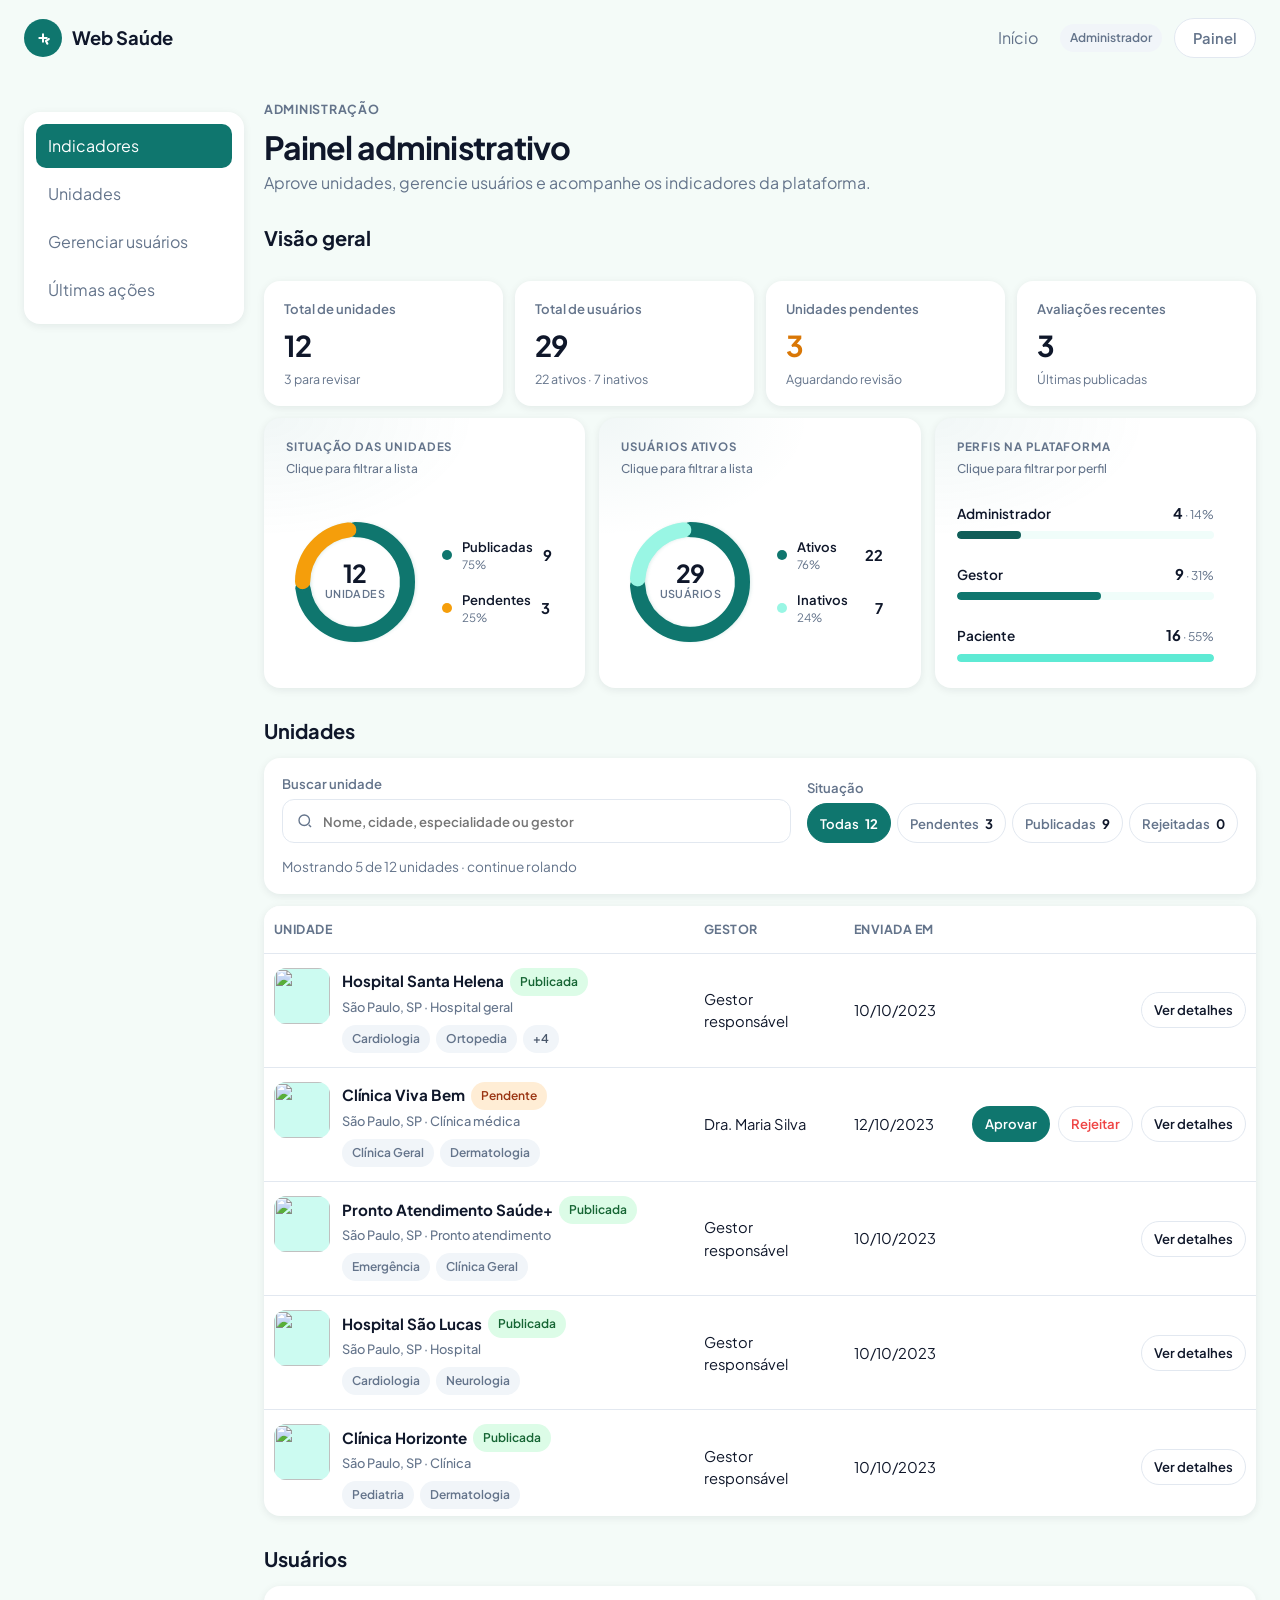
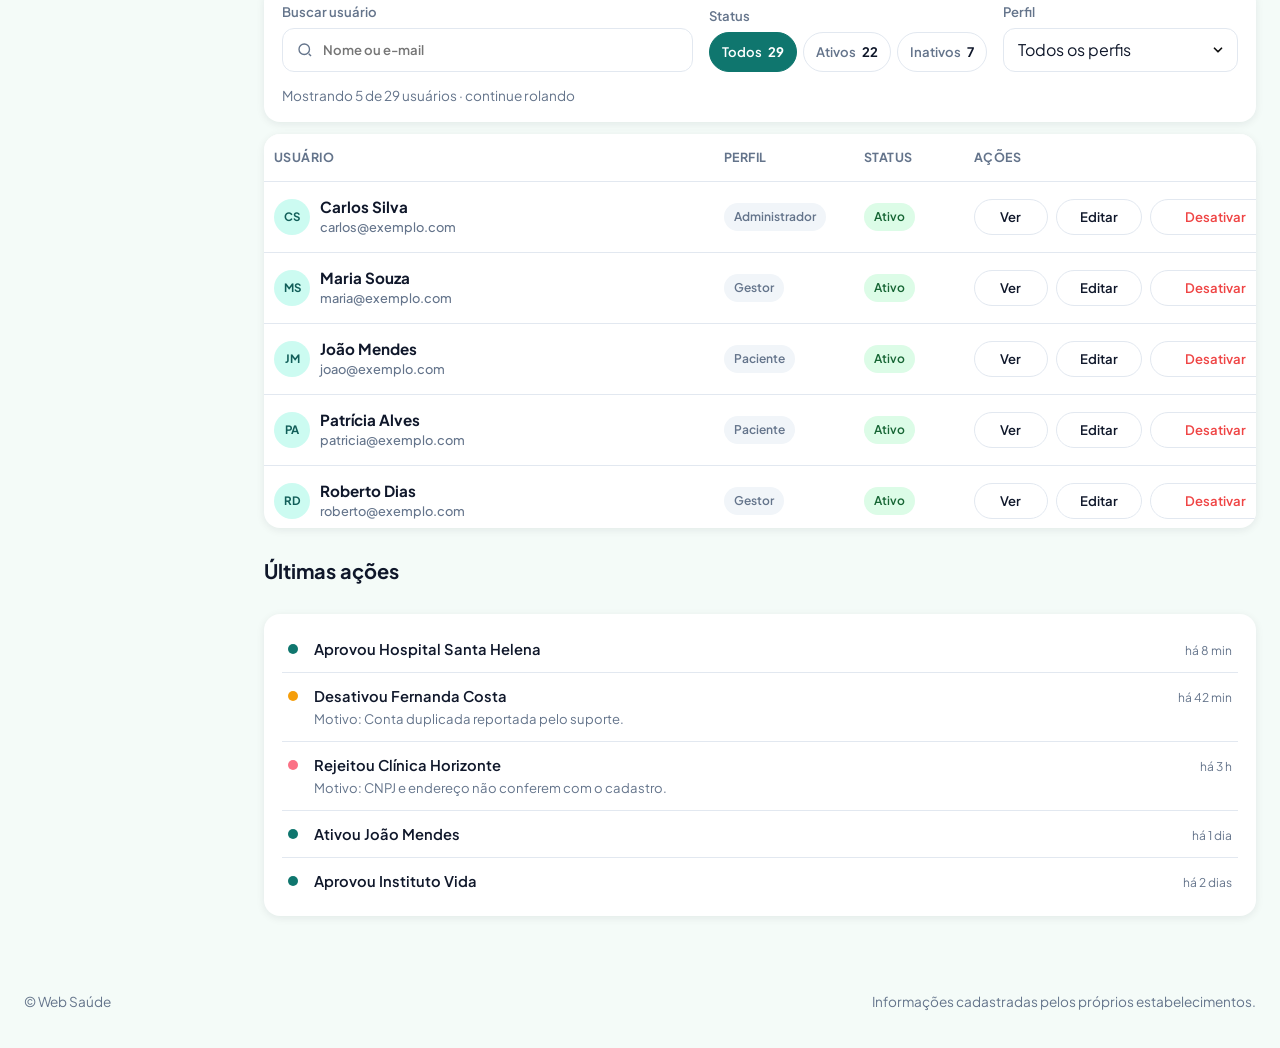
==== commit d72bf192: "feat: remove registrar da home e pagina listas de 5 em 5" ====
--- a/admin.html
+++ b/admin.html
@@ -15,7 +15,7 @@
     <main id="conteudo" class="wrap admin">
       <nav class="card side-nav admin-nav" aria-label="Seções do painel">
         <a href="#dash">Indicadores</a>
-        <a href="#pendentes">Aprovar unidades</a>
+        <a href="#unidades">Unidades</a>
         <a href="#usuarios">Gerenciar usuários</a>
         <a href="#acoes">Últimas ações</a>
       </nav>
@@ -40,7 +40,7 @@
               <p class="kpi-value" id="kpi-usuarios">0</p>
               <p class="kpi-hint" id="kpi-usuarios-hint"></p>
             </a>
-            <a class="card kpi kpi-warn" href="#pendentes">
+            <a class="card kpi kpi-warn" href="#unidades">
               <p class="kpi-label">Unidades pendentes</p>
               <p class="kpi-value" id="kpi-pendentes">0</p>
               <p class="kpi-hint">Aguardando revisão</p>
@@ -55,7 +55,7 @@
             <article class="card chart-card">
               <div>
                 <h3>Situação das unidades</h3>
-                <p class="chart-hint">Clique para filtrar a fila</p>
+                <p class="chart-hint">Clique para filtrar a lista</p>
               </div>
               <div class="chart-body" id="chart-unidades"></div>
             </article>
@@ -76,11 +76,11 @@
           </div>
         </section>
 
-        <section id="pendentes" class="admin-section" aria-labelledby="pendentes-title">
+        <section id="unidades" class="admin-section" aria-labelledby="unidades-title">
           <div class="toolbar">
-            <h2 id="pendentes-title" class="section-title toolbar-title">Pendentes de aprovação</h2>
+            <h2 id="unidades-title" class="section-title toolbar-title">Unidades</h2>
           </div>
-          <div class="card filter-bar filter-bar-simple">
+          <div class="card filter-bar filter-bar-units">
             <label class="field filter-search">
               <span>Buscar unidade</span>
               <span class="input-icon">
@@ -88,24 +88,33 @@
                 <input class="input" id="buscaUnidade" type="search" placeholder="Nome, cidade, especialidade ou gestor" autocomplete="off">
               </span>
             </label>
-            <div class="filter-bar-side">
+            <fieldset class="filter-pills">
+              <legend>Situação</legend>
+              <label><input type="radio" name="filtroUnidade" value="" checked><span>Todas <b id="n-u-todas">0</b></span></label>
+              <label><input type="radio" name="filtroUnidade" value="Pendente"><span>Pendentes <b id="n-u-pend">0</b></span></label>
+              <label><input type="radio" name="filtroUnidade" value="Aprovado"><span>Publicadas <b id="n-u-pub">0</b></span></label>
+              <label><input type="radio" name="filtroUnidade" value="Rejeitado"><span>Rejeitadas <b id="n-u-rej">0</b></span></label>
+            </fieldset>
+            <div class="filter-bar-foot">
               <p class="filter-meta" id="meta-pendentes"></p>
-              <button class="btn btn-ghost btn-sm" type="button" id="resetUnidades" hidden>Ver fila de pendentes</button>
+              <button class="btn btn-ghost btn-sm" type="button" id="resetUnidades" hidden>Limpar filtros</button>
             </div>
           </div>
-          <div class="card table-wrap">
-            <table class="admin-table admin-table-pending">
-              <caption class="sr-only" id="cap-pendentes">Unidades aguardando aprovação do administrador</caption>
-              <thead>
-                <tr>
-                  <th scope="col">Unidade</th>
-                  <th scope="col">Gestor</th>
-                  <th scope="col">Enviada em</th>
-                  <th scope="col"><span class="sr-only">Ações</span></th>
-                </tr>
-              </thead>
-              <tbody id="lista-pendentes"></tbody>
-            </table>
+          <div class="card admin-list">
+            <div class="admin-list-scroll" id="units-scroll">
+              <table class="admin-table admin-table-pending">
+                <caption class="sr-only" id="cap-unidades">Unidades cadastradas na plataforma</caption>
+                <thead>
+                  <tr>
+                    <th scope="col">Unidade</th>
+                    <th scope="col">Gestor</th>
+                    <th scope="col">Enviada em</th>
+                    <th scope="col"><span class="sr-only">Ações</span></th>
+                  </tr>
+                </thead>
+                <tbody id="lista-pendentes"></tbody>
+              </table>
+            </div>
           </div>
         </section>
 
@@ -264,8 +273,8 @@
 
     var pendingAction = null;
     var pendingNeedsMotivo = false;
-    var filtroUnidade = "Pendente";
     var TITULO_UNIDADE = {
+      "": "Unidades",
       Pendente: "Pendentes de aprovação",
       Aprovado: "Unidades publicadas",
       Rejeitado: "Unidades rejeitadas",
@@ -284,14 +293,24 @@
       return "Rascunho";
     }
 
-    function pendentes() {
+    function unidadeFiltro() {
+      var el = document.querySelector('input[name="filtroUnidade"]:checked');
+      return el ? el.value : "";
+    }
+
+    function unidadesFiltradas() {
       var q = document.getElementById("buscaUnidade").value.trim().toLowerCase();
+      var sit = unidadeFiltro();
       return listaUnidades.filter(function (u) {
-        if (situacaoUnidade(u) !== filtroUnidade) return false;
+        if (sit && situacaoUnidade(u) !== sit) return false;
         if (!q) return true;
         var specs = (u.especialidades || []).join(" ");
         return (u.nome + " " + u.tipo + " " + u.gestor + " " + u.cidade + " " + u.estado + " " + specs).toLowerCase().indexOf(q) >= 0;
       });
+    }
+
+    function temFiltroUnidade() {
+      return !!(document.getElementById("buscaUnidade").value.trim() || unidadeFiltro());
     }
 
     function statusFiltro() {
@@ -328,7 +347,7 @@
     }
 
     function parteAtiva(p) {
-      if (p.unit) return filtroUnidade === p.unit;
+      if (p.unit) return unidadeFiltro() === p.unit;
       if (p.status) return statusFiltro() === p.status;
       if (p.papel) return document.getElementById("filtroPapel").value === p.papel;
       return false;
@@ -393,11 +412,15 @@
       document.getElementById("n-todos").textContent = String(listaUsuarios.length);
       document.getElementById("n-ativos").textContent = String(ativos);
       document.getElementById("n-inativos").textContent = String(inativos);
+      document.getElementById("n-u-todas").textContent = String(listaUnidades.length);
+      document.getElementById("n-u-pend").textContent = String(nPend);
+      document.getElementById("n-u-pub").textContent = String(nAprov);
+      document.getElementById("n-u-rej").textContent = String(nRej);
       document.getElementById("chart-unidades").innerHTML = donut([
-        { label: "Publicadas", value: nAprov, color: "#0f766e", go: "#pendentes", unit: "Aprovado" },
-        { label: "Pendentes", value: nPend, color: "#f59e0b", go: "#pendentes", unit: "Pendente" },
-        { label: "Rejeitadas", value: nRej, color: "#fb7185", go: "#pendentes", unit: "Rejeitado" },
-        { label: "Rascunho", value: nRasc, color: "#cbd5e1", go: "#pendentes", unit: "Rascunho" }
+        { label: "Publicadas", value: nAprov, color: "#0f766e", go: "#unidades", unit: "Aprovado" },
+        { label: "Pendentes", value: nPend, color: "#f59e0b", go: "#unidades", unit: "Pendente" },
+        { label: "Rejeitadas", value: nRej, color: "#fb7185", go: "#unidades", unit: "Rejeitado" },
+        { label: "Rascunho", value: nRasc, color: "#cbd5e1", go: "#unidades", unit: "Rascunho" }
       ].filter(function (p) { return p.value > 0; }), "unidades");
       document.getElementById("chart-status").innerHTML = donut([
         { label: "Ativos", value: ativos, color: "#0f766e", go: "#usuarios", status: "Ativo" },
@@ -476,10 +499,12 @@
 
     function aplicarFiltroGrafico(f) {
       if (f.unit) {
-        filtroUnidade = f.unit;
-        drawPendentes();
+        var radio = document.querySelector('input[name="filtroUnidade"][value="' + f.unit + '"]');
+        if (radio) radio.checked = true;
+        else document.querySelector('input[name="filtroUnidade"][value=""]').checked = true;
+        unitsView.refresh();
         atualizarKpis();
-        irPara(f.go || "#pendentes");
+        irPara(f.go || "#unidades");
         return;
       }
       if (f.status !== undefined) {
@@ -496,41 +521,62 @@
       irPara(f.go || "#usuarios");
     }
 
-    function drawPendentes() {
-      var lista = pendentes();
-      var tbody = document.getElementById("lista-pendentes");
-      var q = document.getElementById("buscaUnidade").value.trim();
-      var titulo = TITULO_UNIDADE[filtroUnidade] || "Unidades";
-      var vazio = q
-        ? "Nenhuma unidade corresponde à busca."
-        : (filtroUnidade === "Pendente" ? "Nenhuma unidade pendente de aprovação." : "Nenhuma unidade neste filtro.");
-      document.getElementById("pendentes-title").textContent = titulo;
-      document.getElementById("cap-pendentes").textContent = titulo;
-      document.getElementById("resetUnidades").hidden = filtroUnidade === "Pendente";
-      document.getElementById("meta-pendentes").textContent = lista.length
-        ? lista.length + (lista.length === 1 ? " unidade encontrada" : " unidades encontradas")
-        : vazio;
-      if (!lista.length) {
-        tbody.innerHTML = '<tr><td colspan="4"><p class="admin-empty">' + vazio + "</p></td></tr>";
-        return;
-      }
-      tbody.innerHTML = lista.map(function (u) {
-        var local = [u.cidade, u.estado].filter(Boolean).join(", ");
-        var acoes = filtroUnidade === "Pendente"
-          ? '<button class="btn btn-primary btn-sm" type="button" data-approve="' + u.id + '">Aprovar</button>' +
-            '<button class="btn btn-ghost btn-sm btn-danger" type="button" data-reject="' + u.id + '">Rejeitar</button>'
-          : "";
-        return "<tr>" +
-          '<th scope="row"><div class="unit-cell"><img src="' + esc(u.foto) + '" alt="">' +
-          "<div><div>" + esc(u.nome) + "</div><small>" + esc(local) + (u.tipo ? " · " + esc(u.tipo) : "") + "</small>" +
-          especialidadesHtml(u) + "</div></div></th>" +
-          '<td data-label="Gestor">' + esc(u.gestor) + "</td>" +
-          '<td data-label="Enviada em">' + esc(u.dataEnvio) + "</td>" +
-          '<td><div class="row-actions">' + acoes +
-          '<a class="btn btn-ghost btn-sm" href="detalhes.html?id=' + u.id + '">Ver detalhes</a>' +
-          "</div></td></tr>";
-      }).join("");
-    }
+    function chipSituacao(u) {
+      var s = situacaoUnidade(u);
+      if (s === "Pendente") return '<span class="chip chip-warn">Pendente</span>';
+      if (s === "Aprovado") return '<span class="chip chip-ok">Publicada</span>';
+      if (s === "Rejeitado") return '<span class="chip chip-muted">Rejeitada</span>';
+      return '<span class="chip chip-muted">Rascunho</span>';
+    }
+
+    function vazioUnidades() {
+      var sit = unidadeFiltro();
+      if (sit === "Pendente") return "Nenhuma unidade pendente de aprovação.";
+      if (sit === "Aprovado") return "Nenhuma unidade publicada neste filtro.";
+      if (sit === "Rejeitado") return "Nenhuma unidade rejeitada neste filtro.";
+      if (sit === "Rascunho") return "Nenhum rascunho neste filtro.";
+      return "Nenhuma unidade encontrada.";
+    }
+
+    function linhaUnidade(u) {
+      var local = [u.cidade, u.estado].filter(Boolean).join(", ");
+      var pendente = situacaoUnidade(u) === "Pendente";
+      var acoes = pendente
+        ? '<button class="btn btn-primary btn-sm" type="button" data-approve="' + u.id + '">Aprovar</button>' +
+          '<button class="btn btn-ghost btn-sm btn-danger" type="button" data-reject="' + u.id + '">Rejeitar</button>'
+        : "";
+      return "<tr>" +
+        '<th scope="row"><div class="unit-cell"><img src="' + esc(u.foto) + '" alt="">' +
+        "<div><div>" + esc(u.nome) + " " + chipSituacao(u) + "</div><small>" + esc(local) + (u.tipo ? " · " + esc(u.tipo) : "") + "</small>" +
+        especialidadesHtml(u) + "</div></div></th>" +
+        '<td data-label="Gestor">' + esc(u.gestor) + "</td>" +
+        '<td data-label="Enviada em">' + esc(u.dataEnvio) + "</td>" +
+        '<td><div class="row-actions">' + acoes +
+        '<a class="btn btn-ghost btn-sm" href="detalhes.html?id=' + u.id + '">Ver detalhes</a>' +
+        "</div></td></tr>";
+    }
+
+    var unitsView = WebSaude.ui.renderInfinite({
+      target: "#lista-pendentes",
+      root: "#units-scroll",
+      sentinel: "tr",
+      colspan: 4,
+      perPage: 5,
+      items: unidadesFiltradas,
+      render: linhaUnidade,
+      empty: function () {
+        return '<tr><td colspan="4"><p class="admin-empty">' + vazioUnidades() + "</p></td></tr>";
+      },
+      onMeta: function (shown, total, hasMore) {
+        var titulo = TITULO_UNIDADE[unidadeFiltro()] || "Unidades";
+        document.getElementById("unidades-title").textContent = titulo;
+        document.getElementById("cap-unidades").textContent = titulo;
+        document.getElementById("meta-pendentes").textContent = total
+          ? (hasMore ? "Mostrando " + shown + " de " + total + " unidades · continue rolando" : total + (total === 1 ? " unidade" : " unidades"))
+          : vazioUnidades();
+        document.getElementById("resetUnidades").hidden = !temFiltroUnidade();
+      }
+    });
 
     function linhaUsuario(u) {
       var ativo = u.status === "Ativo";
@@ -559,7 +605,7 @@
       root: "#users-scroll",
       sentinel: "tr",
       colspan: 4,
-      perPage: 10,
+      perPage: 5,
       items: usuariosFiltrados,
       render: linhaUsuario,
       empty: function () {
@@ -576,7 +622,7 @@
 
     function refresh() {
       atualizarKpis();
-      drawPendentes();
+      unitsView.refresh();
       drawHistorico();
       usersView.refresh();
     }
@@ -752,8 +798,13 @@
     document.querySelectorAll('input[name="filtroStatus"]').forEach(function (el) {
       el.addEventListener("change", onFiltroUser);
     });
-    document.getElementById("buscaUnidade").addEventListener("input", function () {
-      drawPendentes();
+    function onFiltroUnidade() {
+      unitsView.refresh();
+      atualizarKpis();
+    }
+    document.getElementById("buscaUnidade").addEventListener("input", onFiltroUnidade);
+    document.querySelectorAll('input[name="filtroUnidade"]').forEach(function (el) {
+      el.addEventListener("change", onFiltroUnidade);
     });
     document.getElementById("limparFiltros").addEventListener("click", function () {
       document.getElementById("buscaUser").value = "";
@@ -764,8 +815,9 @@
       document.getElementById("buscaUser").focus();
     });
     document.getElementById("resetUnidades").addEventListener("click", function () {
-      filtroUnidade = "Pendente";
-      drawPendentes();
+      document.getElementById("buscaUnidade").value = "";
+      document.querySelector('input[name="filtroUnidade"][value=""]').checked = true;
+      unitsView.refresh();
       atualizarKpis();
       document.getElementById("buscaUnidade").focus();
     });
@@ -777,13 +829,14 @@
       aplicarFiltroGrafico(f);
     });
     document.querySelector("a.kpi-warn").addEventListener("click", function () {
-      filtroUnidade = "Pendente";
-      drawPendentes();
+      document.querySelector('input[name="filtroUnidade"][value="Pendente"]').checked = true;
+      unitsView.refresh();
       atualizarKpis();
     });
-    document.querySelector('.admin-nav a[href="#pendentes"]').addEventListener("click", function () {
-      filtroUnidade = "Pendente";
-      drawPendentes();
+    document.querySelector('.admin-nav a[href="#unidades"]').addEventListener("click", function () {
+      document.getElementById("buscaUnidade").value = "";
+      document.querySelector('input[name="filtroUnidade"][value=""]').checked = true;
+      unitsView.refresh();
       atualizarKpis();
     });
 
--- a/css/styles.css
+++ b/css/styles.css
@@ -449,7 +449,10 @@
 .admin-list { min-height: 0; overflow: hidden; }
 .admin-list-scroll {
   overflow-y: auto;
-  max-height: 680px;
+  max-height: 610px;
+}
+#users-scroll {
+  max-height: 394px;
 }
 .admin-list-scroll thead th {
   position: sticky;
@@ -486,6 +489,7 @@
   padding: 16px 18px;
 }
 .filter-bar-simple { grid-template-columns: minmax(240px, 1fr) auto; }
+.filter-bar-units { grid-template-columns: minmax(220px, 1.4fr) auto; }
 .filter-bar-side { display: flex; align-items: center; justify-content: flex-end; gap: 12px; flex-wrap: wrap; }
 .admin-filters-sticky { position: sticky; top: 8px; z-index: 4; }
 .infinite-sentinel { height: 1px; pointer-events: none; }
@@ -543,6 +547,7 @@
   background: var(--teal-soft);
 }
 .unit-cell small { display: block; color: var(--muted); font-weight: 500; font-size: 0.8rem; margin-top: 2px; }
+.unit-cell > div > div { display: flex; flex-wrap: wrap; align-items: center; gap: 6px; }
 .unit-tags { display: flex; flex-wrap: wrap; gap: 4px; margin-top: 8px; }
 .unit-tags .chip { font-weight: 600; }
 .activity-card { padding: 8px 10px; }
@@ -711,7 +716,8 @@
   .admin-table-users .row-actions .btn,
   .admin-table-pending .row-actions .btn { width: 100%; min-height: 40px; }
   .table-wrap { overflow: visible; }
-  .admin-list-scroll {
+  .admin-list-scroll,
+  #users-scroll {
     max-height: none;
     overflow: visible;
   }
@@ -789,6 +795,24 @@
 .btn-outline { border-color: var(--teal); color: var(--teal); }
 .home-list .pager { padding: 0 0 4px; }
 .home-map { display: grid; place-items: center; background: #eef2f1; border: 2px dashed var(--line); box-shadow: none; color: var(--muted); font-weight: 600; }
+.how-home { padding: 36px 8px 16px; }
+.how-home h2 { font-size: 1.35rem; margin-bottom: 22px; letter-spacing: -0.02em; }
+.how-grid {
+  list-style: none;
+  display: grid;
+  grid-template-columns: repeat(3, 1fr);
+  gap: 28px 32px;
+}
+.how-grid li { display: flex; gap: 14px; align-items: flex-start; }
+.how-num {
+  width: 32px; height: 32px; border-radius: 50%;
+  background: var(--teal); color: #fff;
+  display: grid; place-items: center;
+  font-size: 0.92rem; font-weight: 700;
+  flex-shrink: 0;
+}
+.how-grid h3 { font-size: 1rem; margin-bottom: 4px; }
+.how-grid p { color: var(--muted); font-size: 0.9rem; line-height: 1.45; }
 
 @media (max-width: 980px) {
   .home { display: flex; flex-direction: column; gap: 16px; }
@@ -806,6 +830,8 @@
   .home-map { order: -1; height: 280px; }
   .home-list { max-height: none; }
   .home-list-scroll { overflow: visible; }
+  .how-home { order: 2; padding-top: 8px; }
+  .how-grid { grid-template-columns: 1fr; gap: 18px; }
 }
 
 .quick-actions { display: none; }
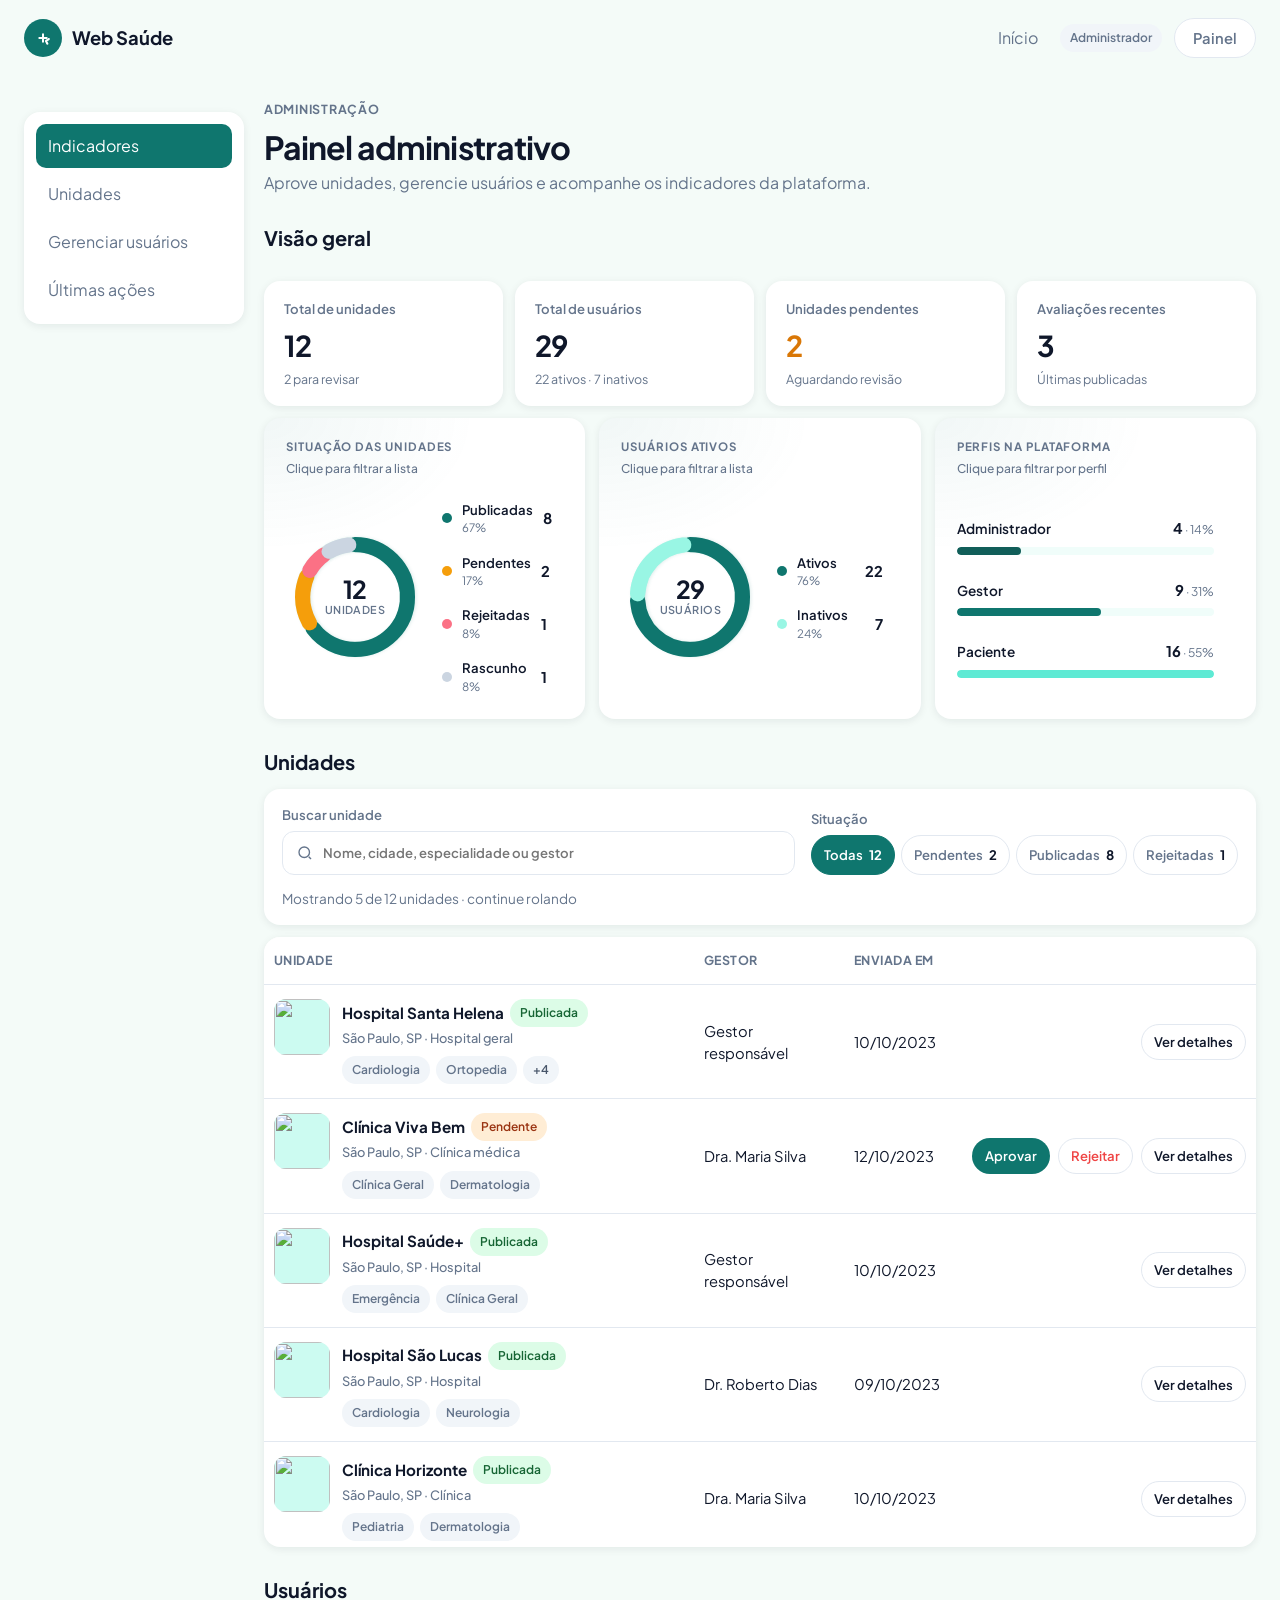
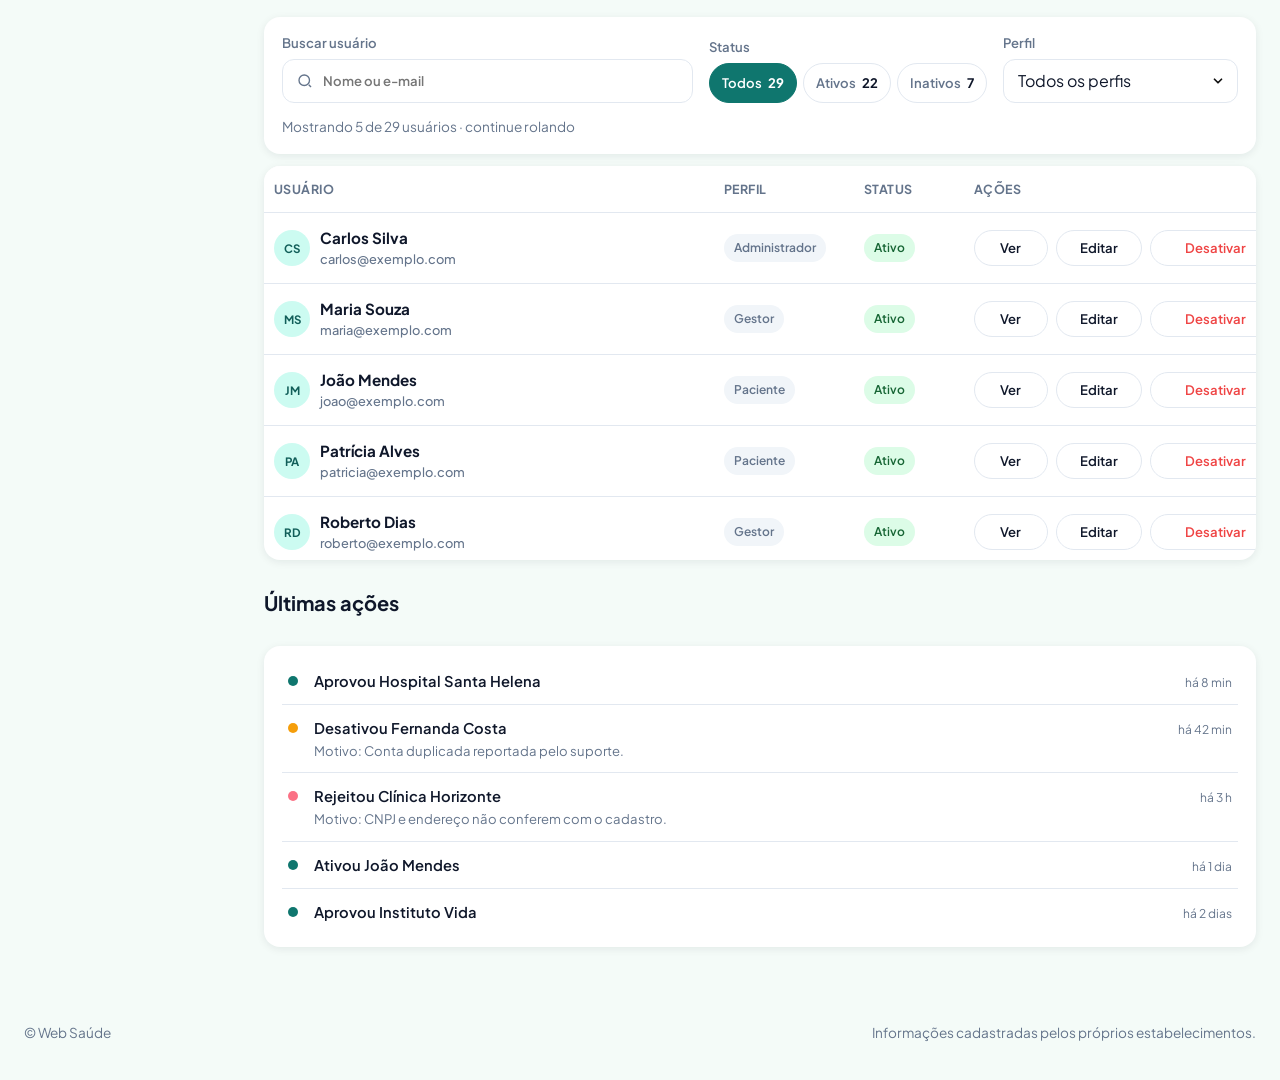
==== commit 8fd703bc: "feat(#34): cadastro e gestão das unidades pelo gestor" ====
--- a/admin.html
+++ b/admin.html
@@ -235,13 +235,11 @@
     }
 
     var PAPEL = { Admin: "Administrador", Functional: "Gestor", Common: "Paciente" };
-    var GESTOR = { 2: "Dra. Maria Silva", 8: "Dr. Roberto Dias", 11: "Ana Lima" };
-    var DATA = { 2: "12/10/2023", 8: "14/10/2023", 11: "18/10/2023" };
 
     var listaUnidades = WebSaude.unidades.map(function (u) {
       return Object.assign({}, u, {
-        gestor: GESTOR[u.id] || "Gestor responsável",
-        dataEnvio: DATA[u.id] || "10/10/2023"
+        gestor: u.gestor || "Gestor responsável",
+        dataEnvio: u.dataEnvio || "10/10/2023"
       });
     });
     var listaUsuarios = WebSaude.usuarios.map(function (u) { return Object.assign({}, u); });
--- a/css/styles.css
+++ b/css/styles.css
@@ -454,6 +454,9 @@
 #users-scroll {
   max-height: 394px;
 }
+#gestor-scroll {
+  max-height: 450px;
+}
 .admin-list-scroll thead th {
   position: sticky;
   top: 0;
@@ -610,6 +613,202 @@
   outline-offset: 2px;
 }
 .input:focus-visible, .select:focus-visible, .textarea:focus-visible { outline: none; }
+
+.help { color: var(--muted); font-size: 0.88rem; }
+.form-grid-2 { display: grid; grid-template-columns: 1fr 1fr; gap: 12px; }
+.form-grid-3 { display: grid; grid-template-columns: 1fr 1fr 1fr; gap: 12px; }
+.form-grid-2 > .btn, .form-grid-3 > .btn { align-self: end; min-height: 44px; }
+.radio-group { display: flex; flex-wrap: wrap; align-items: center; gap: 18px; }
+.gestor { padding: 28px 0 48px; display: grid; gap: 16px; }
+.gestor-lead { color: var(--muted); max-width: 58ch; margin-top: 6px; }
+.callout {
+  padding: 14px 16px;
+  border-radius: 12px;
+  font-size: 0.92rem;
+  line-height: 1.45;
+}
+.callout-warn { background: #ffedd5; color: #9a3412; }
+.callout-ok { background: #ccfbf1; color: #115e59; }
+.callout-danger { background: #fee2e2; color: #991b1b; }
+.unit-motivo { display: block; color: #9a3412; font-weight: 600; margin-top: 4px; }
+.unit-form { display: grid; gap: 16px; }
+.unit-form-head .det-back { margin-bottom: 8px; }
+.unit-block { gap: 18px; }
+.unit-block-head { display: flex; gap: 14px; align-items: flex-start; }
+.unit-block-head h2 { font-size: 1.1rem; letter-spacing: -0.02em; }
+.unit-block-head p { color: var(--muted); font-size: 0.88rem; margin-top: 2px; }
+.tipo-pills, .esp-pills {
+  border: 0;
+  padding: 0;
+  margin: 0;
+  display: flex;
+  flex-wrap: wrap;
+  gap: 8px;
+}
+.tipo-pills legend { font-size: 0.82rem; color: var(--muted); font-weight: 600; width: 100%; margin-bottom: 8px; }
+.tipo-pills label, .esp-pills label { cursor: pointer; }
+.tipo-pills input, .esp-pills input { position: absolute; opacity: 0; width: 1px; height: 1px; }
+.tipo-pills span, .esp-pills span {
+  display: inline-flex;
+  align-items: center;
+  min-height: 40px;
+  padding: 0 14px;
+  border-radius: 999px;
+  border: 1px solid var(--line);
+  background: #fff;
+  font-size: 0.88rem;
+  font-weight: 600;
+  color: var(--muted);
+}
+.tipo-pills input:checked + span,
+.esp-pills input:checked + span {
+  background: var(--teal);
+  color: #fff;
+  border-color: var(--teal);
+}
+.tipo-pills input:focus-visible + span,
+.esp-pills input:focus-visible + span { outline: 3px solid var(--teal); outline-offset: 2px; }
+.esp-add { display: grid; grid-template-columns: 1fr auto; gap: 12px; align-items: end; }
+.hours-table { display: grid; gap: 8px; }
+.hours-row {
+  display: grid;
+  grid-template-columns: minmax(140px, 1.1fr) 1fr auto 1fr;
+  gap: 10px;
+  align-items: center;
+  padding: 8px 10px;
+  border: 1px solid var(--line);
+  border-radius: 12px;
+  background: #f8fafc;
+}
+.hours-row.is-on { background: #f0fdfa; border-color: #99f6e4; }
+.hours-day { display: flex; align-items: center; gap: 10px; font-weight: 600; cursor: pointer; }
+.hours-day input { accent-color: var(--teal); width: 18px; height: 18px; }
+.hours-sep { color: var(--muted); font-size: 0.82rem; font-weight: 600; }
+.hours-row:not(.is-on) input[type="time"] { opacity: 0.45; }
+.photo-drop {
+  position: relative;
+  display: grid;
+  place-items: center;
+  gap: 4px;
+  min-height: 112px;
+  border: 2px dashed #99f6e4;
+  border-radius: 14px;
+  background: #f0fdfa;
+  color: var(--teal-dark);
+  font-weight: 700;
+  cursor: pointer;
+}
+.photo-drop small { font-weight: 500; color: var(--muted); }
+.photo-drop input { position: absolute; opacity: 0; width: 1px; height: 1px; }
+.photo-grid { display: flex; flex-wrap: wrap; gap: 12px; }
+.photo-thumb {
+  position: relative;
+  width: 132px;
+  height: 100px;
+  border-radius: 12px;
+  overflow: hidden;
+  border: 2px solid transparent;
+  box-shadow: var(--shadow);
+}
+.photo-thumb.is-main { border-color: var(--teal); }
+.photo-thumb img { width: 100%; height: 100%; object-fit: cover; cursor: pointer; }
+.photo-thumb button {
+  position: absolute;
+  top: 6px;
+  right: 6px;
+  width: 24px;
+  height: 24px;
+  border-radius: 50%;
+  background: rgba(15, 23, 42, 0.7);
+  color: #fff;
+  font-size: 0.9rem;
+  display: grid;
+  place-items: center;
+}
+.badge-main {
+  position: absolute;
+  bottom: 6px;
+  left: 6px;
+  background: var(--teal);
+  color: #fff;
+  font-size: 0.68rem;
+  font-weight: 700;
+  padding: 3px 8px;
+  border-radius: 999px;
+}
+.unit-form-actions {
+  position: sticky;
+  bottom: 12px;
+  background: #fff;
+  padding: 12px;
+  border-radius: 16px;
+  box-shadow: var(--shadow);
+  z-index: 3;
+}
+.stepper {
+  list-style: none;
+  display: flex;
+  flex-wrap: wrap;
+  gap: 8px;
+  padding: 0;
+}
+.stepper-item {
+  display: inline-flex;
+  align-items: center;
+  gap: 8px;
+  min-height: 36px;
+  padding: 0 12px 0 6px;
+  border-radius: 999px;
+  background: #fff;
+  border: 1px solid var(--line);
+  color: var(--muted);
+  font-size: 0.82rem;
+  font-weight: 600;
+}
+.stepper-item span {
+  width: 22px;
+  height: 22px;
+  border-radius: 50%;
+  display: grid;
+  place-items: center;
+  background: #e2e8f0;
+  color: var(--text);
+  font-size: 0.75rem;
+}
+.stepper-item.is-done { border-color: #99f6e4; background: #f0fdfa; color: var(--teal-dark); }
+.stepper-item.is-done span { background: var(--teal); color: #fff; }
+.stepper-item.is-on { border-color: var(--teal); background: var(--teal); color: #fff; }
+.stepper-item.is-on span { background: #fff; color: var(--teal); }
+.photo-perfil, .photo-galeria { display: grid; gap: 10px; }
+.photo-perfil h3, .photo-galeria h3 { font-size: 0.95rem; }
+.photo-perfil-row { display: flex; flex-wrap: wrap; align-items: center; gap: 16px; }
+.photo-perfil-preview {
+  width: 180px;
+  height: 132px;
+  border-radius: 14px;
+  overflow: hidden;
+  background: #f0fdfa;
+  border: 2px dashed #99f6e4;
+  display: grid;
+  place-items: center;
+  color: var(--muted);
+  font-size: 0.85rem;
+  font-weight: 600;
+  position: relative;
+}
+.photo-perfil-preview img { width: 100%; height: 100%; object-fit: cover; }
+.photo-btn { position: relative; overflow: hidden; cursor: pointer; width: max-content; }
+.photo-btn input { position: absolute; inset: 0; opacity: 0; cursor: pointer; }
+.photo-thumb-x {
+  position: absolute;
+  top: 6px;
+  right: 6px;
+  width: 24px;
+  height: 24px;
+  border-radius: 50%;
+  background: rgba(15, 23, 42, 0.7);
+  color: #fff;
+}
 
 .dialog { border: 0; padding: 0; background: transparent; max-width: 440px; width: calc(100% - 32px); }
 .dialog::backdrop { background: rgba(15, 23, 42, 0.45); }
@@ -663,6 +862,12 @@
   .dialog { width: calc(100% - 24px); }
   .form-actions { flex-wrap: wrap; }
   .form-actions .btn { min-height: 44px; }
+  .form-grid-2, .form-grid-3 { grid-template-columns: 1fr; }
+  .hours-row { grid-template-columns: 1fr 1fr; }
+  .hours-day { grid-column: 1 / -1; }
+  .hours-sep { display: none; }
+  .esp-add { grid-template-columns: 1fr; }
+  .gestor { padding-top: 16px; }
 
   .admin-table,
   .admin-table-users,
@@ -717,7 +922,8 @@
   .admin-table-pending .row-actions .btn { width: 100%; min-height: 40px; }
   .table-wrap { overflow: visible; }
   .admin-list-scroll,
-  #users-scroll {
+  #users-scroll,
+  #gestor-scroll {
     max-height: none;
     overflow: visible;
   }
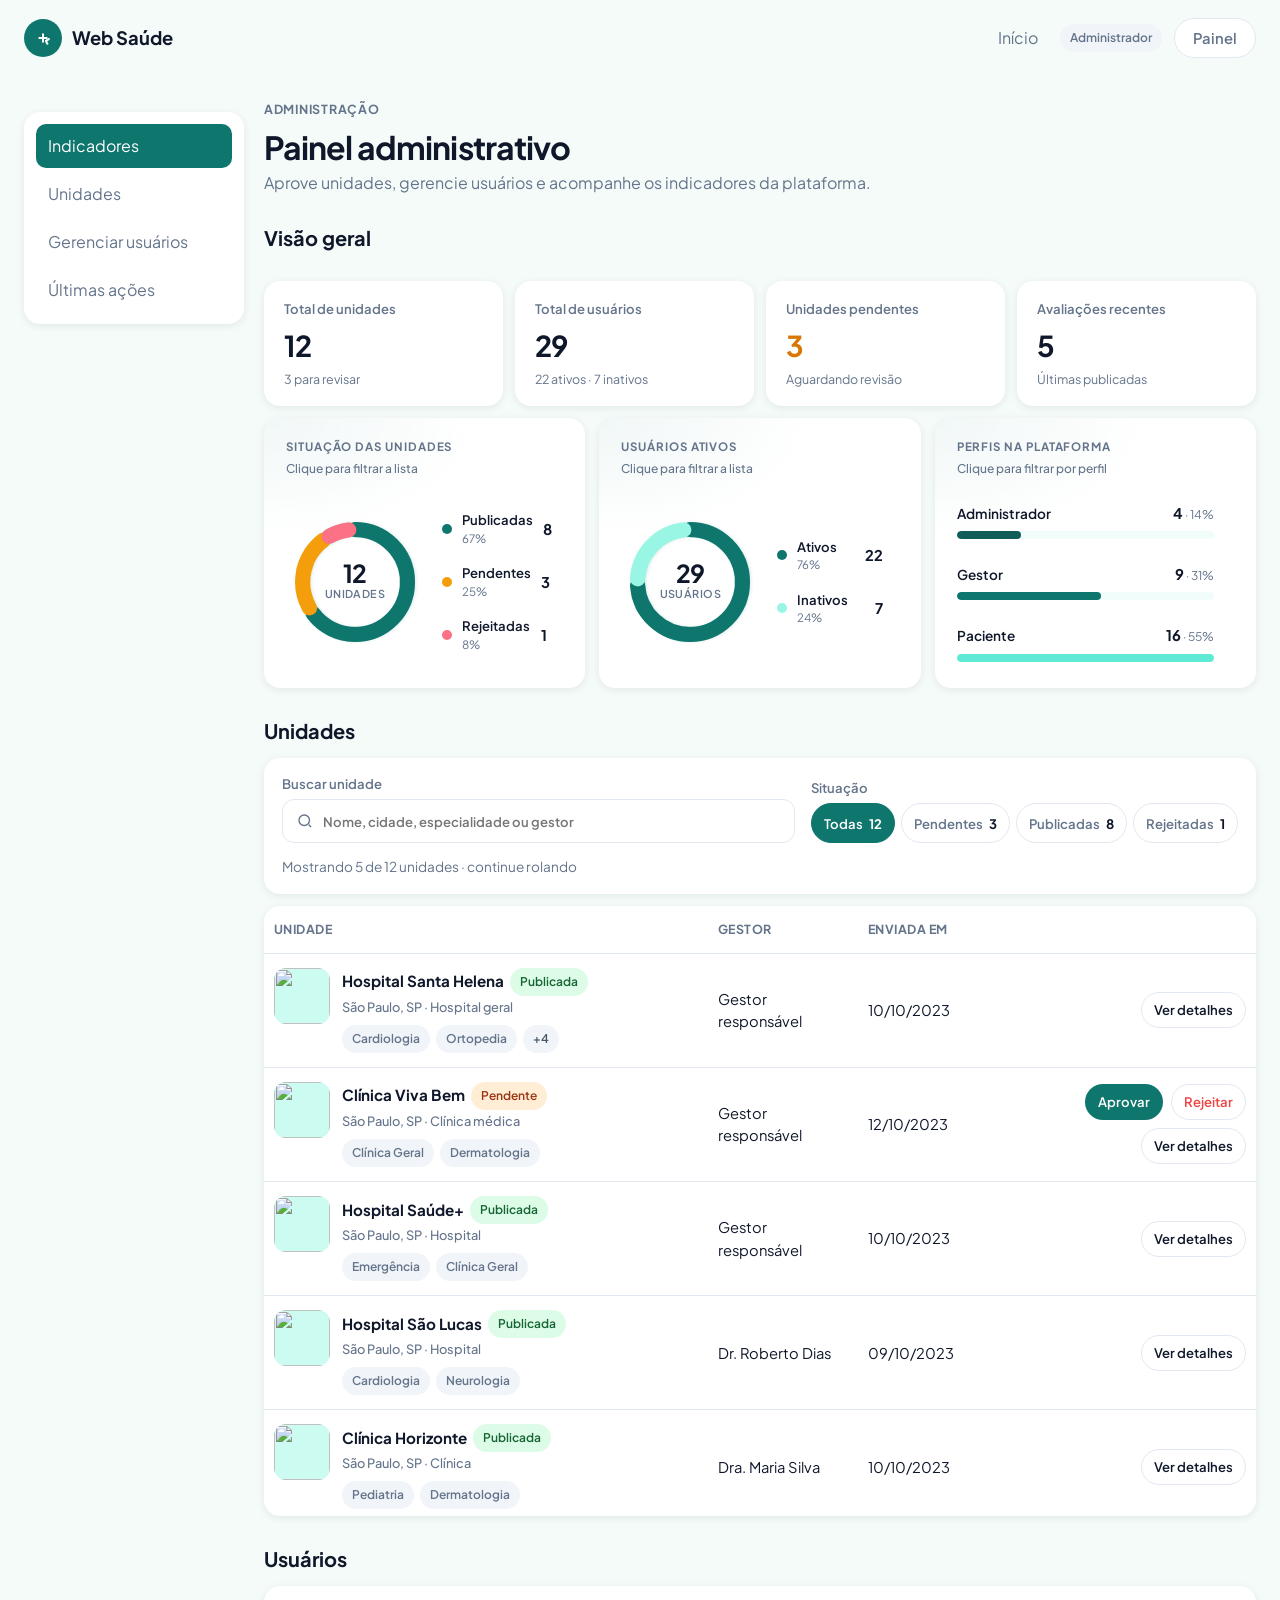
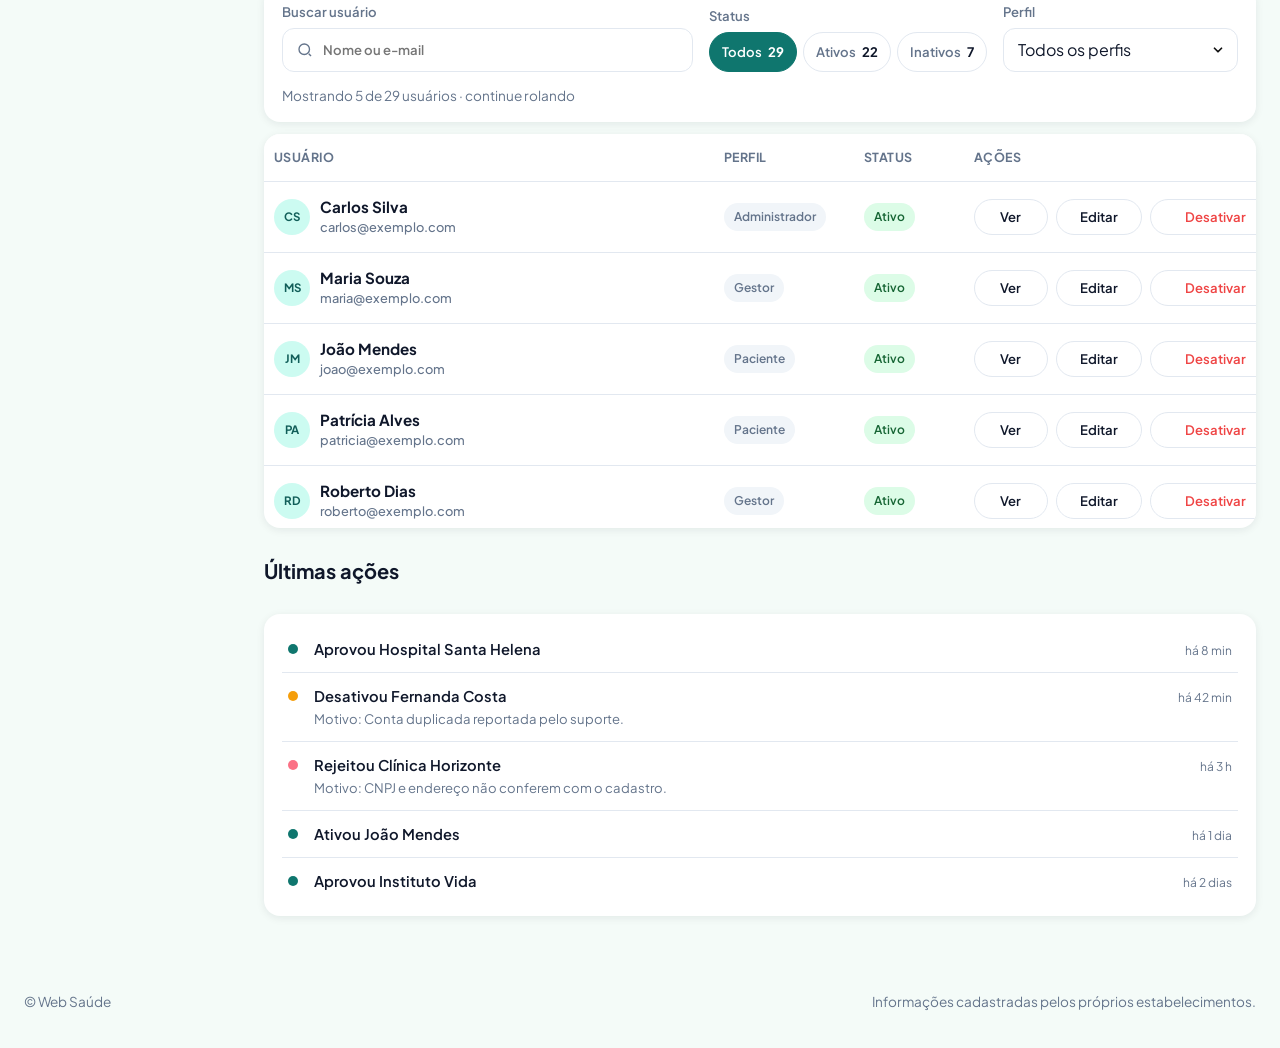
==== commit 3523c955: "refactor: remover conceito e acoes de rascunho de todas as telas" ====
--- a/admin.html
+++ b/admin.html
@@ -276,8 +276,8 @@
       Pendente: "Pendentes de aprovação",
       Aprovado: "Unidades publicadas",
       Rejeitado: "Unidades rejeitadas",
-      Rascunho: "Rascunhos"
-    };
+      };
+
     var historico = [
       { at: Date.now() - 8 * 60 * 1000, tipo: "aprovacao", titulo: "Aprovou Hospital Santa Helena", motivo: "" },
       { at: Date.now() - 42 * 60 * 1000, tipo: "desativar", titulo: "Desativou Fernanda Costa", motivo: "Conta duplicada reportada pelo suporte." },
@@ -288,7 +288,7 @@
 
     function situacaoUnidade(u) {
       if (u.aprovacao === "Pendente" || u.aprovacao === "Aprovado" || u.aprovacao === "Rejeitado") return u.aprovacao;
-      return "Rascunho";
+      return "Pendente";
     }
 
     function unidadeFiltro() {
@@ -418,8 +418,7 @@
         { label: "Publicadas", value: nAprov, color: "#0f766e", go: "#unidades", unit: "Aprovado" },
         { label: "Pendentes", value: nPend, color: "#f59e0b", go: "#unidades", unit: "Pendente" },
         { label: "Rejeitadas", value: nRej, color: "#fb7185", go: "#unidades", unit: "Rejeitado" },
-        { label: "Rascunho", value: nRasc, color: "#cbd5e1", go: "#unidades", unit: "Rascunho" }
-      ].filter(function (p) { return p.value > 0; }), "unidades");
+        ].filter(function (p) { return p.value > 0; }), "unidades");
       document.getElementById("chart-status").innerHTML = donut([
         { label: "Ativos", value: ativos, color: "#0f766e", go: "#usuarios", status: "Ativo" },
         { label: "Inativos", value: inativos, color: "#99f6e4", go: "#usuarios", status: "Desativado" }
@@ -524,7 +523,7 @@
       if (s === "Pendente") return '<span class="chip chip-warn">Pendente</span>';
       if (s === "Aprovado") return '<span class="chip chip-ok">Publicada</span>';
       if (s === "Rejeitado") return '<span class="chip chip-muted">Rejeitada</span>';
-      return '<span class="chip chip-muted">Rascunho</span>';
+      return '<span class="chip chip-warn">Pendente</span>';
     }
 
     function vazioUnidades() {
@@ -532,8 +531,7 @@
       if (sit === "Pendente") return "Nenhuma unidade pendente de aprovação.";
       if (sit === "Aprovado") return "Nenhuma unidade publicada neste filtro.";
       if (sit === "Rejeitado") return "Nenhuma unidade rejeitada neste filtro.";
-      if (sit === "Rascunho") return "Nenhum rascunho neste filtro.";
-      return "Nenhuma unidade encontrada.";
+            return "Nenhuma unidade encontrada.";
     }
 
     function linhaUnidade(u) {
--- a/css/styles.css
+++ b/css/styles.css
@@ -359,6 +359,7 @@
 .row-actions .btn-primary { color: #fff; }
 
 .kpis { display: grid; grid-template-columns: repeat(4, 1fr); gap: 12px; }
+.kpis-3 { grid-template-columns: repeat(3, 1fr); }
 .kpi { padding: 18px 20px; display: grid; gap: 2px; color: inherit; }
 a.kpi:hover { box-shadow: 0 4px 14px rgba(15, 118, 110, 0.12); transform: translateY(-1px); }
 .kpi b, .kpi-value { display: block; font-size: 1.8rem; margin-top: 4px; font-weight: 700; letter-spacing: -0.03em; }
@@ -457,6 +458,7 @@
 #gestor-scroll {
   max-height: 450px;
 }
+.admin-table-pending .row-actions { flex-wrap: wrap; white-space: normal; }
 .admin-list-scroll thead th {
   position: sticky;
   top: 0;
@@ -621,6 +623,48 @@
 .radio-group { display: flex; flex-wrap: wrap; align-items: center; gap: 18px; }
 .gestor { padding: 28px 0 48px; display: grid; gap: 16px; }
 .gestor-lead { color: var(--muted); max-width: 58ch; margin-top: 6px; }
+.gestor-dash { display: grid; gap: 14px; }
+.gestor-dash .section-title { margin: 0; }
+.gestor-units { display: grid; grid-template-columns: repeat(2, minmax(0, 1fr)); gap: 14px; }
+.gestor-units:has(> :only-child) { grid-template-columns: 1fr; }
+.gestor-unit {
+  display: grid;
+  grid-template-columns: 140px 1fr;
+  gap: 16px;
+  padding: 16px;
+  align-items: center;
+}
+.gestor-unit > img {
+  width: 140px;
+  height: 140px;
+  object-fit: cover;
+  border-radius: 12px;
+  background: #e2e8f0;
+}
+.gestor-unit-body { display: grid; gap: 8px; min-width: 0; }
+.gestor-unit-top { display: flex; flex-wrap: wrap; align-items: center; gap: 8px; }
+.gestor-unit-top h2 { font-size: 1.15rem; letter-spacing: -0.02em; }
+.gestor-unit-body > p { color: var(--muted); font-size: 0.9rem; }
+.gestor-unit .row-actions { justify-content: flex-start; flex-wrap: wrap; white-space: normal; }
+.charts-2 { grid-template-columns: 1.35fr 1fr; }
+.line-chart { min-height: 170px; }
+.line-chart svg { width: 100%; height: 170px; display: block; }
+.gestor-side { display: grid; grid-template-columns: 1fr 1fr; gap: 14px; }
+.gestor-alerts, .complete-list, .review-mini { list-style: none; display: grid; gap: 10px; }
+.gestor-alerts li, .complete-list li {
+  display: grid;
+  gap: 6px;
+  padding-bottom: 10px;
+  border-bottom: 1px solid var(--line);
+}
+.gestor-alerts li { grid-template-columns: 1fr auto; align-items: center; gap: 10px; }
+.gestor-alerts li:last-child, .complete-list li:last-child, .review-mini li:last-child { border-bottom: 0; padding-bottom: 0; }
+.complete-head { display: flex; justify-content: space-between; gap: 8px; font-weight: 600; font-size: 0.88rem; }
+.complete-list .btn { justify-self: start; }
+.review-mini li { display: flex; gap: 10px; align-items: flex-start; }
+.review-mini img { width: 36px; height: 36px; border-radius: 99px; object-fit: cover; }
+.review-mini p { color: var(--muted); font-size: 0.85rem; margin-top: 2px; }
+.review-mini small { color: var(--muted); }
 .callout {
   padding: 14px 16px;
   border-radius: 12px;
@@ -645,6 +689,11 @@
   flex-wrap: wrap;
   gap: 8px;
 }
+.esp-pills {
+  max-height: 280px;
+  overflow: auto;
+  padding: 2px 2px 4px;
+}
 .tipo-pills legend { font-size: 0.82rem; color: var(--muted); font-weight: 600; width: 100%; margin-bottom: 8px; }
 .tipo-pills label, .esp-pills label { cursor: pointer; }
 .tipo-pills input, .esp-pills input { position: absolute; opacity: 0; width: 1px; height: 1px; }
@@ -670,6 +719,25 @@
 .esp-pills input:focus-visible + span { outline: 3px solid var(--teal); outline-offset: 2px; }
 .esp-add { display: grid; grid-template-columns: 1fr auto; gap: 12px; align-items: end; }
 .hours-table { display: grid; gap: 8px; }
+.hours-add {
+  display: grid;
+  grid-template-columns: minmax(140px, 1.2fr) 1fr auto 1fr auto;
+  gap: 10px;
+  align-items: end;
+}
+.hours-resumo {
+  display: flex;
+  flex-wrap: wrap;
+  align-items: center;
+  justify-content: space-between;
+  gap: 10px;
+  padding: 12px 14px;
+  border: 1px solid #99f6e4;
+  border-radius: 12px;
+  background: #f0fdfa;
+}
+.hours-resumo p { font-weight: 700; color: var(--teal-dark); }
+.hours-ask-actions { display: flex; gap: 8px; margin-top: 10px; }
 .hours-row {
   display: grid;
   grid-template-columns: minmax(140px, 1.1fr) 1fr auto 1fr;
@@ -683,7 +751,7 @@
 .hours-row.is-on { background: #f0fdfa; border-color: #99f6e4; }
 .hours-day { display: flex; align-items: center; gap: 10px; font-weight: 600; cursor: pointer; }
 .hours-day input { accent-color: var(--teal); width: 18px; height: 18px; }
-.hours-sep { color: var(--muted); font-size: 0.82rem; font-weight: 600; }
+.hours-sep { color: var(--muted); font-size: 0.82rem; font-weight: 600; align-self: center; padding-bottom: 8px; }
 .hours-row:not(.is-on) input[type="time"] { opacity: 0.45; }
 .photo-drop {
   position: relative;
@@ -849,6 +917,9 @@
   .kpis { grid-template-columns: 1fr 1fr; }
   .kpi { padding: 14px 14px; }
   .kpi-value { font-size: 1.45rem; }
+  .charts-2, .gestor-side, .gestor-units { grid-template-columns: 1fr; }
+  .gestor-unit { grid-template-columns: 96px 1fr; }
+  .gestor-unit > img { width: 96px; height: 96px; }
   .admin { padding-top: 16px; gap: 14px; }
   .admin-main { gap: 22px; }
   .admin-section { scroll-margin-top: 12px; }
@@ -863,6 +934,9 @@
   .form-actions { flex-wrap: wrap; }
   .form-actions .btn { min-height: 44px; }
   .form-grid-2, .form-grid-3 { grid-template-columns: 1fr; }
+  .hours-add { grid-template-columns: 1fr 1fr; }
+  .hours-add .hours-sep { display: none; }
+  .hours-add .btn { grid-column: 1 / -1; }
   .hours-row { grid-template-columns: 1fr 1fr; }
   .hours-day { grid-column: 1 / -1; }
   .hours-sep { display: none; }
@@ -967,11 +1041,53 @@
 .home-bar { display: grid; grid-template-columns: 1fr 544px; gap: 20px; margin: 8px 0 20px; }
 .home-filters {
   display: grid;
-  grid-template-columns: 1fr 1fr 1fr 0.7fr auto auto;
+  grid-template-columns: 1fr 1.3fr 1fr 0.7fr auto auto;
   align-items: end;
   gap: 12px 12px;
   padding: 18px 20px;
 }
+.home-esp { position: relative; min-width: 0; }
+.msel { position: relative; }
+.msel-btn {
+  width: 100%;
+  min-height: 44px;
+  padding: 0 36px 0 12px;
+  border: 1px solid var(--line);
+  border-radius: 10px;
+  background: #fff url("data:image/svg+xml,%3Csvg xmlns='http://www.w3.org/2000/svg' viewBox='0 0 24 24' fill='none' stroke='%23111' stroke-width='3' stroke-linecap='round' stroke-linejoin='round'%3E%3Cpath d='M6 9l6 6 6-6'/%3E%3C/svg%3E") no-repeat right 12px center / 14px;
+  text-align: left;
+  font-weight: 500;
+  cursor: pointer;
+}
+.msel-btn .msel-label {
+  display: block;
+  overflow: hidden;
+  white-space: nowrap;
+  text-overflow: ellipsis;
+}
+.msel-btn[aria-expanded="true"] { border-color: var(--teal); box-shadow: 0 0 0 3px var(--teal-soft); }
+.msel-panel {
+  position: absolute;
+  z-index: 20;
+  top: calc(100% + 6px);
+  left: 0;
+  right: 0;
+  min-width: 280px;
+  background: #fff;
+  border: 1px solid var(--line);
+  border-radius: 12px;
+  box-shadow: 0 12px 32px rgba(15, 23, 42, 0.12);
+  padding: 10px;
+}
+.msel-list {
+  max-height: 240px;
+  overflow: auto;
+  display: grid;
+  gap: 2px;
+  margin-top: 8px;
+}
+.msel-list .check { padding: 6px 8px; border-radius: 8px; }
+.msel-list .check:hover { background: var(--teal-soft); }
 .home-filters .field span { font-weight: 500; }
 .select { appearance: none; -webkit-appearance: none; padding-right: 36px; cursor: pointer;
   background: #fff url("data:image/svg+xml,%3Csvg xmlns='http://www.w3.org/2000/svg' viewBox='0 0 24 24' fill='none' stroke='%23111' stroke-width='3' stroke-linecap='round' stroke-linejoin='round'%3E%3Cpath d='M6 9l6 6 6-6'/%3E%3C/svg%3E") no-repeat right 12px center / 14px; }
@@ -1124,3 +1240,847 @@
 .btn-google:hover { border-color: #cbd5e1; background: #f8fafc; }
 .btn-google svg { width: 18px; height: 18px; flex-shrink: 0; }
 @media (max-width: 980px) { .auth-fit .auth-card { gap: 10px; } .auth-fit .btn-lg { min-height: 42px; } }
+
+/* --- ESTABLISHMENT CREATION & MANAGEMENT (PRO & CHAMATIVO) --- */
+.establishment-hero {
+  background: linear-gradient(135deg, #f0fdfa 0%, #ffffff 55%, #f8fafc 100%);
+  border: 1px solid #ccfbf1;
+  border-radius: 18px;
+  padding: 22px 26px;
+  display: grid;
+  gap: 16px;
+  box-shadow: 0 4px 20px rgba(15, 118, 110, 0.06);
+}
+.establishment-hero-top {
+  display: flex;
+  justify-content: space-between;
+  align-items: center;
+  flex-wrap: wrap;
+  gap: 10px;
+}
+.establishment-badge {
+  display: inline-flex;
+  align-items: center;
+  gap: 6px;
+  background: #e6fffa;
+  color: var(--teal-dark);
+  font-size: 0.78rem;
+  font-weight: 700;
+  padding: 5px 14px;
+  border-radius: 999px;
+  border: 1px solid #99f6e4;
+  letter-spacing: 0.02em;
+}
+.establishment-hero-main {
+  display: grid;
+  grid-template-columns: 1fr auto;
+  gap: 20px;
+  align-items: center;
+}
+.establishment-progress-box {
+  min-width: 240px;
+  display: grid;
+  gap: 8px;
+  background: #fff;
+  padding: 12px 16px;
+  border-radius: 14px;
+  border: 1px solid var(--line);
+  box-shadow: 0 2px 10px rgba(0, 0, 0, 0.03);
+}
+.establishment-progress-label {
+  display: flex;
+  justify-content: space-between;
+  font-size: 0.82rem;
+  color: var(--muted);
+  font-weight: 600;
+}
+.establishment-progress-label strong {
+  color: var(--teal-dark);
+}
+.establishment-progress-track {
+  height: 8px;
+  border-radius: 99px;
+  background: #e2e8f0;
+  overflow: hidden;
+}
+.establishment-progress-bar {
+  height: 100%;
+  background: linear-gradient(90deg, #0f766e 0%, #14b8a6 100%);
+  border-radius: 99px;
+  transition: width 0.35s cubic-bezier(0.4, 0, 0.2, 1);
+}
+
+.tipo-cards {
+  display: grid;
+  grid-template-columns: repeat(2, minmax(0, 1fr));
+  gap: 14px;
+  margin-top: 6px;
+}
+.tipo-card {
+  cursor: pointer;
+  position: relative;
+}
+.tipo-card input {
+  position: absolute;
+  opacity: 0;
+  width: 1px;
+  height: 1px;
+}
+.tipo-card-inner {
+  border: 2px solid var(--line);
+  border-radius: 16px;
+  padding: 16px 18px;
+  background: #fff;
+  display: flex;
+  gap: 14px;
+  align-items: flex-start;
+  position: relative;
+  transition: all 0.2s ease;
+}
+.tipo-card:hover .tipo-card-inner {
+  border-color: #99f6e4;
+  transform: translateY(-2px);
+  box-shadow: 0 6px 18px rgba(15, 118, 110, 0.08);
+}
+.tipo-card input:checked + .tipo-card-inner {
+  border-color: var(--teal);
+  background: #f0fdfa;
+  box-shadow: 0 8px 24px rgba(15, 118, 110, 0.12);
+}
+.tipo-card-icon {
+  width: 44px;
+  height: 44px;
+  border-radius: 12px;
+  display: grid;
+  place-items: center;
+  flex-shrink: 0;
+  background: #e0f2fe;
+  color: #0369a1;
+}
+.tipo-card-icon.hospital-icon {
+  background: #f0fdfa;
+  color: var(--teal);
+}
+.tipo-card-icon.clinica-icon {
+  background: #eff6ff;
+  color: #2563eb;
+}
+.tipo-card-text strong {
+  font-size: 1rem;
+  display: block;
+  color: var(--text);
+}
+.tipo-card-text p {
+  font-size: 0.83rem;
+  color: var(--muted);
+  margin-top: 4px;
+  line-height: 1.35;
+}
+.tipo-card-check {
+  position: absolute;
+  top: 14px;
+  right: 14px;
+  width: 22px;
+  height: 22px;
+  border-radius: 50%;
+  background: #e2e8f0;
+  color: #fff;
+  display: grid;
+  place-items: center;
+  transition: background 0.2s ease;
+}
+.tipo-card input:checked + .tipo-card-inner .tipo-card-check {
+  background: var(--teal);
+}
+
+.stepper-modern {
+  gap: 10px;
+  margin: 14px 0 8px;
+}
+.stepper-modern .stepper-item {
+  padding: 6px 16px 6px 8px;
+  font-size: 0.85rem;
+  box-shadow: 0 2px 6px rgba(0, 0, 0, 0.03);
+  transition: all 0.2s ease;
+}
+
+.info-tip-box {
+  display: flex;
+  gap: 12px;
+  align-items: center;
+  background: #f8fafc;
+  border: 1px solid var(--line);
+  border-left: 4px solid var(--teal);
+  border-radius: 12px;
+  padding: 12px 16px;
+  color: var(--muted);
+  font-size: 0.86rem;
+  line-height: 1.4;
+}
+.info-tip-box svg {
+  flex-shrink: 0;
+  color: var(--teal);
+}
+
+.esp-header-tools {
+  display: flex;
+  justify-content: space-between;
+  align-items: center;
+  gap: 14px;
+  flex-wrap: wrap;
+}
+.badge-teal {
+  background: #ccfbf1;
+  color: var(--teal-dark);
+  font-size: 0.8rem;
+  font-weight: 700;
+  padding: 5px 12px;
+  border-radius: 99px;
+}
+.field-tip {
+  color: var(--muted);
+  font-size: 0.82rem;
+  margin-top: 4px;
+}
+.photo-section-card {
+  border: 1px solid var(--line);
+  border-radius: 14px;
+  padding: 20px;
+  background: #f8fafc;
+  display: grid;
+  gap: 14px;
+}
+.photo-section-head {
+  display: flex;
+  justify-content: space-between;
+  align-items: flex-start;
+  gap: 14px;
+  flex-wrap: wrap;
+}
+.photo-section-head h3 {
+  font-size: 1rem;
+}
+.photo-perfil-preview-lg {
+  width: 100%;
+  max-width: 440px;
+  height: 190px;
+  border-radius: 14px;
+  overflow: hidden;
+  position: relative;
+  border: 2px dashed #cbd5e1;
+  background: #fff;
+  display: grid;
+  place-items: center;
+}
+.photo-perfil-preview-lg img {
+  width: 100%;
+  height: 100%;
+  object-fit: cover;
+}
+.photo-empty-state {
+  display: flex;
+  flex-direction: column;
+  align-items: center;
+  gap: 8px;
+  color: #94a3b8;
+  font-size: 0.88rem;
+  font-weight: 500;
+}
+.establishment-actions {
+  display: flex;
+  justify-content: space-between;
+  align-items: center;
+  gap: 12px;
+}
+
+@media (max-width: 768px) {
+  .establishment-hero-main {
+    grid-template-columns: 1fr;
+  }
+  .establishment-progress-box {
+    min-width: 0;
+  }
+  .tipo-cards {
+    grid-template-columns: 1fr;
+  }
+}
+
+/* --- MAPA E GEOLOCALIZAÇÃO (LATITUDE / LONGITUDE) --- */
+.map-container {
+  display: grid;
+  gap: 16px;
+}
+.map-toolbar {
+  display: flex;
+  flex-wrap: wrap;
+  align-items: center;
+  justify-content: space-between;
+  gap: 12px;
+  background: #f8fafc;
+  padding: 12px 16px;
+  border-radius: 12px;
+  border: 1px solid var(--line);
+}
+.map-search-bar {
+  display: flex;
+  gap: 8px;
+  flex: 1;
+  min-width: 260px;
+}
+.map-canvas-wrap {
+  position: relative;
+  border-radius: 16px;
+  overflow: hidden;
+  border: 2px solid var(--line);
+  box-shadow: 0 4px 16px rgba(15, 23, 42, 0.06);
+}
+.map-canvas {
+  width: 100%;
+  height: 380px;
+  background: #f1f5f9;
+}
+.map-floating-tip {
+  position: absolute;
+  top: 12px;
+  left: 12px;
+  right: 12px;
+  z-index: 1000;
+  background: rgba(255, 255, 255, 0.94);
+  backdrop-filter: blur(8px);
+  padding: 8px 14px;
+  border-radius: 10px;
+  border: 1px solid rgba(203, 213, 225, 0.8);
+  font-size: 0.82rem;
+  color: var(--teal-dark);
+  font-weight: 600;
+  display: flex;
+  align-items: center;
+  justify-content: space-between;
+  gap: 8px;
+  pointer-events: none;
+  box-shadow: 0 4px 12px rgba(0, 0, 0, 0.05);
+}
+.map-coords-card {
+  background: #f8fafc;
+  border: 1px solid var(--line);
+  border-radius: 14px;
+  padding: 18px 20px;
+  display: grid;
+  gap: 14px;
+}
+.map-coords-head {
+  display: flex;
+  justify-content: space-between;
+  align-items: center;
+  flex-wrap: wrap;
+  gap: 8px;
+}
+.map-coords-grid {
+  display: grid;
+  grid-template-columns: 1fr 1fr;
+  gap: 14px;
+}
+.coords-status-badge {
+  display: inline-flex;
+  align-items: center;
+  gap: 6px;
+  font-size: 0.8rem;
+  color: var(--teal-dark);
+  font-weight: 600;
+  background: #f0fdfa;
+  padding: 4px 12px;
+  border-radius: 99px;
+  border: 1px solid #99f6e4;
+}
+
+@media (max-width: 640px) {
+  .map-coords-grid {
+    grid-template-columns: 1fr;
+  }
+  .map-canvas {
+    height: 300px;
+  }
+}
+
+/* --- HORÁRIOS CUSTOMIZADOS, DIAS INDEPENDENTES E 24 HORAS --- */
+.hours-panel {
+  display: grid;
+  gap: 18px;
+}
+.hours-24-card {
+  display: flex;
+  justify-content: space-between;
+  align-items: center;
+  flex-wrap: wrap;
+  gap: 14px;
+  background: #f0fdfa;
+  border: 1px solid #99f6e4;
+  border-radius: 14px;
+  padding: 16px 20px;
+}
+.check-24h {
+  display: flex;
+  align-items: flex-start;
+  gap: 12px;
+  cursor: pointer;
+  flex: 1;
+}
+.check-24h input[type="checkbox"] {
+  accent-color: var(--teal);
+  width: 20px;
+  height: 20px;
+  margin-top: 2px;
+  cursor: pointer;
+}
+.check-24h-text strong {
+  display: block;
+  font-size: 0.95rem;
+  color: var(--teal-dark);
+}
+.check-24h-text p {
+  margin: 2px 0 0;
+  font-size: 0.84rem;
+  color: var(--muted);
+}
+.hours-builder {
+  background: #f8fafc;
+  border: 1px solid var(--line);
+  border-radius: 16px;
+  padding: 20px;
+  display: grid;
+  gap: 16px;
+}
+.hours-dias-selector {
+  display: grid;
+  gap: 8px;
+}
+.hours-dias-selector-head {
+  display: flex;
+  justify-content: space-between;
+  align-items: center;
+  flex-wrap: wrap;
+  gap: 8px;
+}
+.hours-quick-links {
+  display: flex;
+  gap: 10px;
+}
+.hours-quick-btn {
+  background: none;
+  border: none;
+  color: var(--teal);
+  font-size: 0.82rem;
+  font-weight: 600;
+  cursor: pointer;
+  text-decoration: underline;
+  padding: 0;
+}
+.hours-quick-btn:hover {
+  color: var(--teal-dark);
+}
+.hours-dias-chips {
+  display: flex;
+  flex-wrap: wrap;
+  gap: 8px;
+}
+.hours-dia-chip {
+  cursor: pointer;
+}
+.hours-dia-chip input {
+  position: absolute;
+  opacity: 0;
+  width: 1px;
+  height: 1px;
+}
+.hours-dia-chip span {
+  display: inline-flex;
+  align-items: center;
+  justify-content: center;
+  min-width: 48px;
+  min-height: 38px;
+  padding: 0 12px;
+  border: 1px solid var(--line);
+  border-radius: 10px;
+  background: #fff;
+  font-weight: 600;
+  font-size: 0.85rem;
+  color: var(--muted);
+  transition: all 0.2s ease;
+}
+.hours-dia-chip input:checked + span {
+  background: var(--teal);
+  color: #fff;
+  border-color: var(--teal);
+  box-shadow: 0 2px 8px rgba(15, 118, 110, 0.25);
+}
+.hours-time-inputs {
+  display: flex;
+  flex-wrap: wrap;
+  align-items: flex-end;
+  gap: 12px;
+}
+.hours-24-option {
+  display: flex;
+  align-items: center;
+  gap: 8px;
+  font-size: 0.88rem;
+  font-weight: 600;
+  cursor: pointer;
+  color: var(--teal-dark);
+  padding: 8px 12px;
+  border-radius: 8px;
+  background: #f0fdfa;
+  border: 1px solid #ccfbf1;
+}
+.hours-24-option input {
+  accent-color: var(--teal);
+  width: 16px;
+  height: 16px;
+}
+.hours-weekly-list {
+  display: grid;
+  gap: 8px;
+}
+.hours-day-row {
+  display: flex;
+  align-items: center;
+  justify-content: space-between;
+  padding: 12px 16px;
+  border-radius: 12px;
+  border: 1px solid var(--line);
+  background: #fff;
+  gap: 12px;
+  transition: all 0.2s ease;
+}
+.hours-day-row.is-open {
+  border-left: 4px solid var(--teal);
+}
+.hours-day-row.is-closed {
+  border-left: 4px solid #cbd5e1;
+  background: #f8fafc;
+  opacity: 0.85;
+}
+.hours-day-name {
+  font-weight: 600;
+  min-width: 130px;
+  font-size: 0.92rem;
+}
+.hours-day-status {
+  flex: 1;
+  display: flex;
+  align-items: center;
+  gap: 8px;
+}
+.hours-day-actions {
+  display: flex;
+  gap: 6px;
+}
+
+/* --- AJUSTES MOBILE EXCLUSIVOS (GESTOR & ESTABELECIMENTOS) --- */
+.hours-time-fields {
+  display: flex;
+  align-items: flex-end;
+  gap: 10px;
+}
+
+@media (max-width: 768px) {
+  /* Grade de 3 KPIs no Gestor */
+  .kpis.kpis-3 {
+    grid-template-columns: 1fr;
+    gap: 10px;
+  }
+
+  /* Stepper horizontal deslizável no mobile */
+  .stepper-modern {
+    display: flex;
+    flex-wrap: nowrap;
+    overflow-x: auto;
+    padding: 6px 4px 10px;
+    margin: 8px -12px 14px;
+    -webkit-overflow-scrolling: touch;
+    scrollbar-width: none;
+  }
+  .stepper-modern::-webkit-scrollbar {
+    display: none;
+  }
+  .stepper-modern .stepper-item {
+    flex-shrink: 0;
+    white-space: nowrap;
+    padding: 6px 14px 6px 8px;
+    font-size: 0.82rem;
+  }
+
+  .establishment-hero {
+    padding: 16px;
+    border-radius: 14px;
+    gap: 12px;
+  }
+  .establishment-hero h1 {
+    font-size: 1.35rem;
+    line-height: 1.25;
+  }
+  .establishment-hero-top {
+    flex-direction: column;
+    align-items: flex-start;
+    gap: 8px;
+  }
+  .establishment-progress-box {
+    padding: 12px 14px;
+  }
+}
+
+@media (max-width: 640px) {
+  /* Gestor - Dashboard & Lista de Estabelecimentos */
+  .wrap.gestor {
+    padding-top: 14px;
+    padding-bottom: 36px;
+  }
+  .wrap.gestor .toolbar {
+    flex-direction: column;
+    align-items: stretch;
+    gap: 14px;
+  }
+  .wrap.gestor .toolbar .btn,
+  #btn-add {
+    width: 100%;
+    min-height: 46px;
+    justify-content: center;
+    font-size: 0.92rem;
+  }
+  .gestor-unit {
+    grid-template-columns: 1fr;
+    gap: 12px;
+    padding: 14px;
+  }
+  .gestor-unit > img {
+    width: 100%;
+    height: 160px;
+    border-radius: 10px;
+  }
+  .gestor-unit-body {
+    gap: 10px;
+  }
+  .gestor-unit .row-actions {
+    display: flex;
+    flex-direction: column;
+    width: 100%;
+    gap: 8px;
+  }
+  .gestor-unit .row-actions .btn {
+    width: 100%;
+    justify-content: center;
+    min-height: 42px;
+  }
+  .gestor-dash .toolbar {
+    flex-direction: column;
+    align-items: stretch;
+    gap: 10px;
+  }
+  .filter-pills {
+    width: 100%;
+    display: flex;
+  }
+  .filter-pills label {
+    flex: 1;
+    text-align: center;
+  }
+  .filter-pills label span {
+    width: 100%;
+    justify-content: center;
+    padding: 8px 4px;
+  }
+
+  /* Cadastro de Estabelecimento - Seções & Formulários */
+  .unit-block {
+    padding: 16px;
+    border-radius: 14px;
+  }
+  .unit-block-head {
+    gap: 10px;
+  }
+  .unit-block-head h2 {
+    font-size: 1.15rem;
+  }
+  .unit-block-head .how-num {
+    width: 28px;
+    height: 28px;
+    font-size: 0.85rem;
+  }
+
+  .tipo-cards {
+    grid-template-columns: 1fr;
+    gap: 10px;
+  }
+  .tipo-card-inner {
+    padding: 14px;
+  }
+
+  /* Localização */
+  .map-toolbar {
+    flex-direction: column;
+    align-items: stretch;
+    gap: 10px;
+  }
+  .map-search-bar {
+    width: 100%;
+    min-width: 0;
+  }
+  .btn-geo-action {
+    width: 100%;
+    justify-content: center;
+    min-height: 42px;
+  }
+  .det-map {
+    height: 200px;
+  }
+  .map-coords-card {
+    padding: 14px;
+    gap: 12px;
+  }
+  .map-coords-head {
+    flex-direction: column;
+    align-items: flex-start;
+    gap: 8px;
+  }
+
+  /* Especialidades */
+  .esp-header-tools {
+    flex-direction: column;
+    align-items: stretch;
+    gap: 10px;
+  }
+  .esp-header-tools .filter-search {
+    width: 100%;
+    min-width: 0;
+  }
+  #esp-count-badge {
+    align-self: flex-start;
+  }
+  .esp-add {
+    grid-template-columns: 1fr;
+    gap: 10px;
+  }
+  .esp-add .btn {
+    width: 100%;
+    min-height: 44px;
+    justify-content: center;
+  }
+
+  /* Horários de Funcionamento */
+  .hours-builder {
+    padding: 14px;
+    gap: 14px;
+  }
+  .hours-dias-selector-head {
+    flex-direction: column;
+    align-items: flex-start;
+    gap: 8px;
+  }
+  .hours-quick-links {
+    flex-wrap: wrap;
+    gap: 6px 8px;
+  }
+  .hours-dias-chips {
+    gap: 6px;
+  }
+  .hours-dia-chip span {
+    min-width: 42px;
+    min-height: 36px;
+    padding: 0 8px;
+    font-size: 0.8rem;
+  }
+  .hours-time-inputs {
+    flex-direction: column;
+    align-items: stretch;
+    gap: 12px;
+  }
+  .hours-time-fields {
+    display: grid;
+    grid-template-columns: 1fr auto 1fr;
+    align-items: center;
+    gap: 8px;
+    width: 100%;
+  }
+  .hours-time-fields .field {
+    margin: 0;
+    min-width: 0;
+  }
+  .hours-time-fields .input {
+    width: 100%;
+    min-width: 0;
+  }
+  #btn-aplicar-horario {
+    width: 100%;
+    min-height: 44px;
+    justify-content: center;
+  }
+
+  /* Grade semanal no mobile */
+  .hours-day-row {
+    flex-wrap: wrap;
+    gap: 8px 10px;
+    padding: 10px 12px;
+  }
+  .hours-day-name {
+    min-width: auto;
+    font-size: 0.88rem;
+    flex: 1;
+  }
+  .hours-day-status {
+    flex: 0 0 auto;
+  }
+  .hours-day-actions {
+    width: 100%;
+    justify-content: flex-end;
+    border-top: 1px dashed var(--line);
+    padding-top: 8px;
+    margin-top: 2px;
+  }
+  .hours-day-actions .btn {
+    flex: 1;
+    min-height: 36px;
+    font-size: 0.82rem;
+    justify-content: center;
+  }
+
+  /* Logo e Galeria */
+  .photo-section-card {
+    padding: 14px;
+    gap: 12px;
+  }
+  .photo-section-head {
+    flex-direction: column;
+    align-items: stretch;
+    gap: 10px;
+  }
+  .photo-section-head .photo-btn {
+    width: 100%;
+    justify-content: center;
+    min-height: 44px;
+  }
+  .photo-perfil-preview-lg {
+    max-width: 100%;
+    height: 170px;
+  }
+
+  /* Barra de ações inferior */
+  .establishment-actions {
+    flex-direction: column-reverse;
+    gap: 10px;
+    align-items: stretch;
+    width: 100%;
+  }
+  .establishment-actions > div,
+  .establishment-actions .actions-group-right {
+    display: flex;
+    flex-direction: column-reverse;
+    width: 100%;
+    gap: 8px;
+  }
+  .establishment-actions .btn {
+    width: 100%;
+    min-height: 46px;
+    font-size: 0.92rem;
+    justify-content: center;
+  }
+}
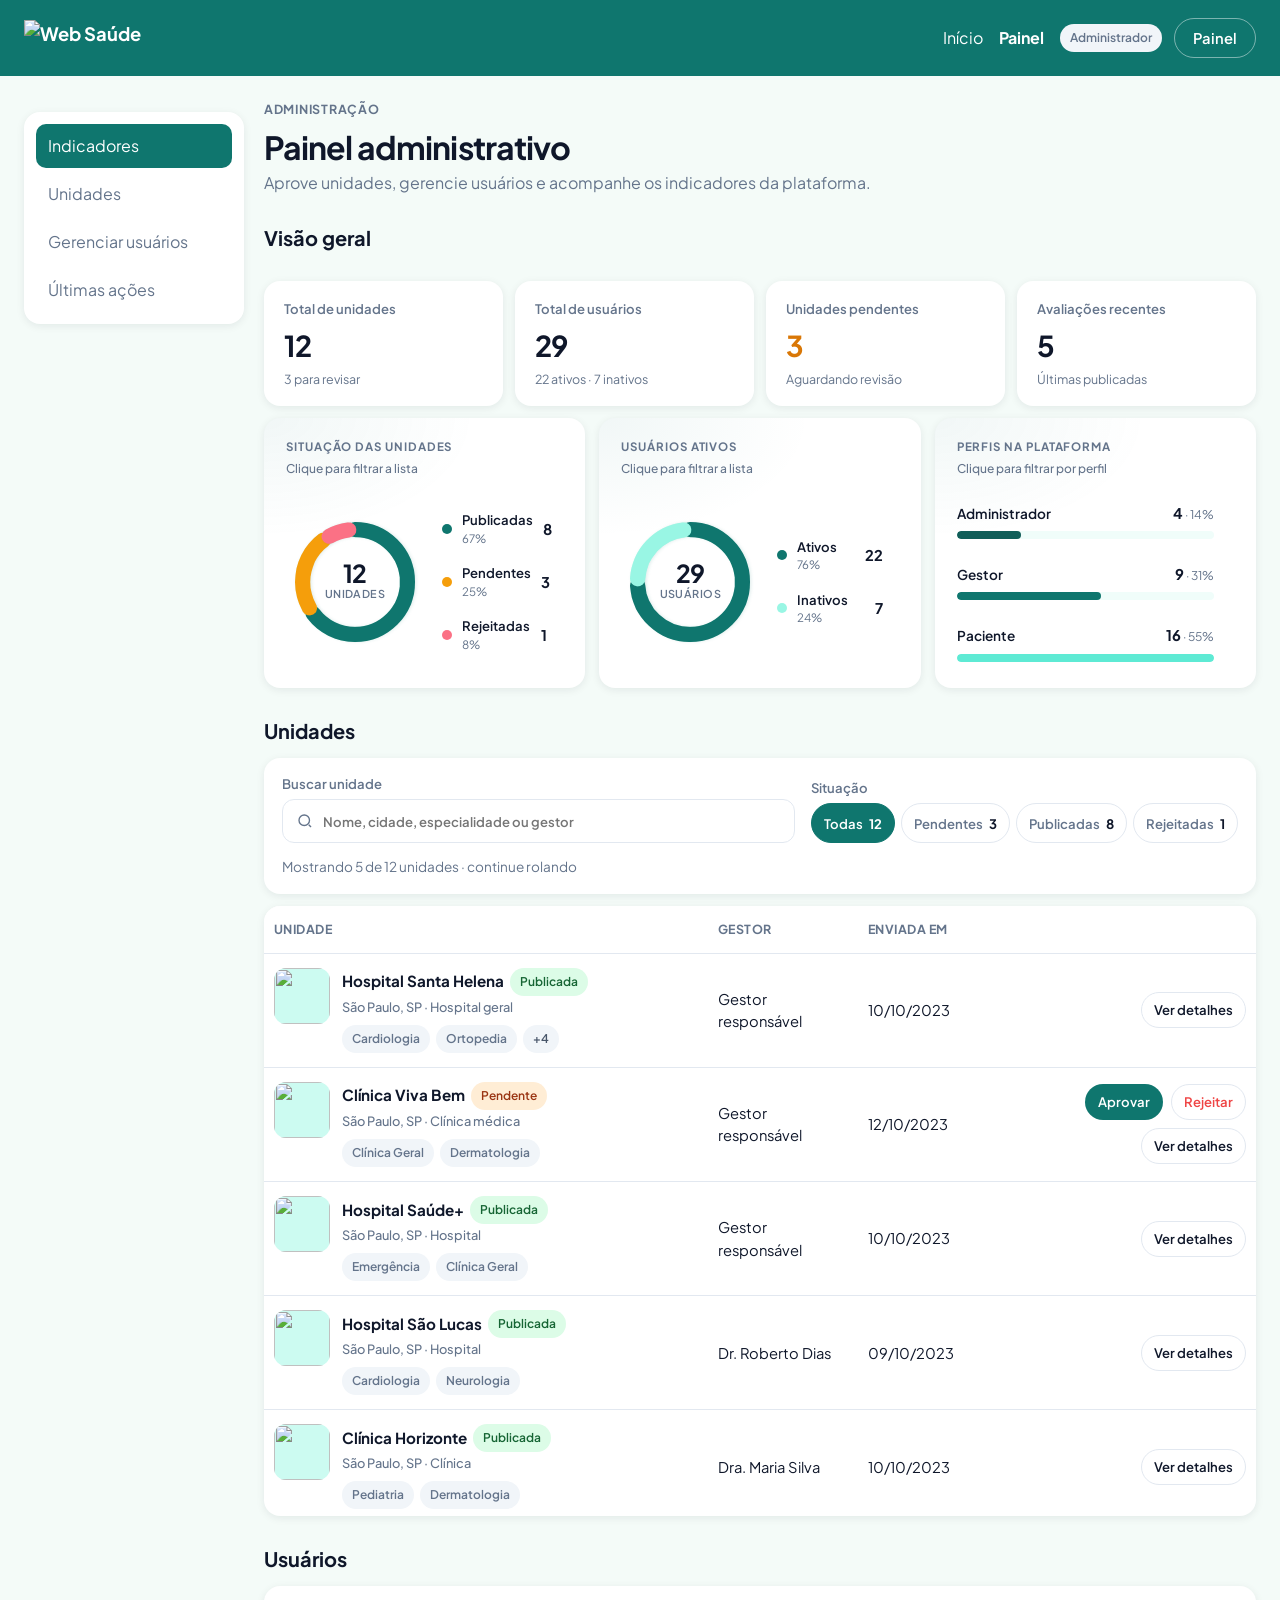
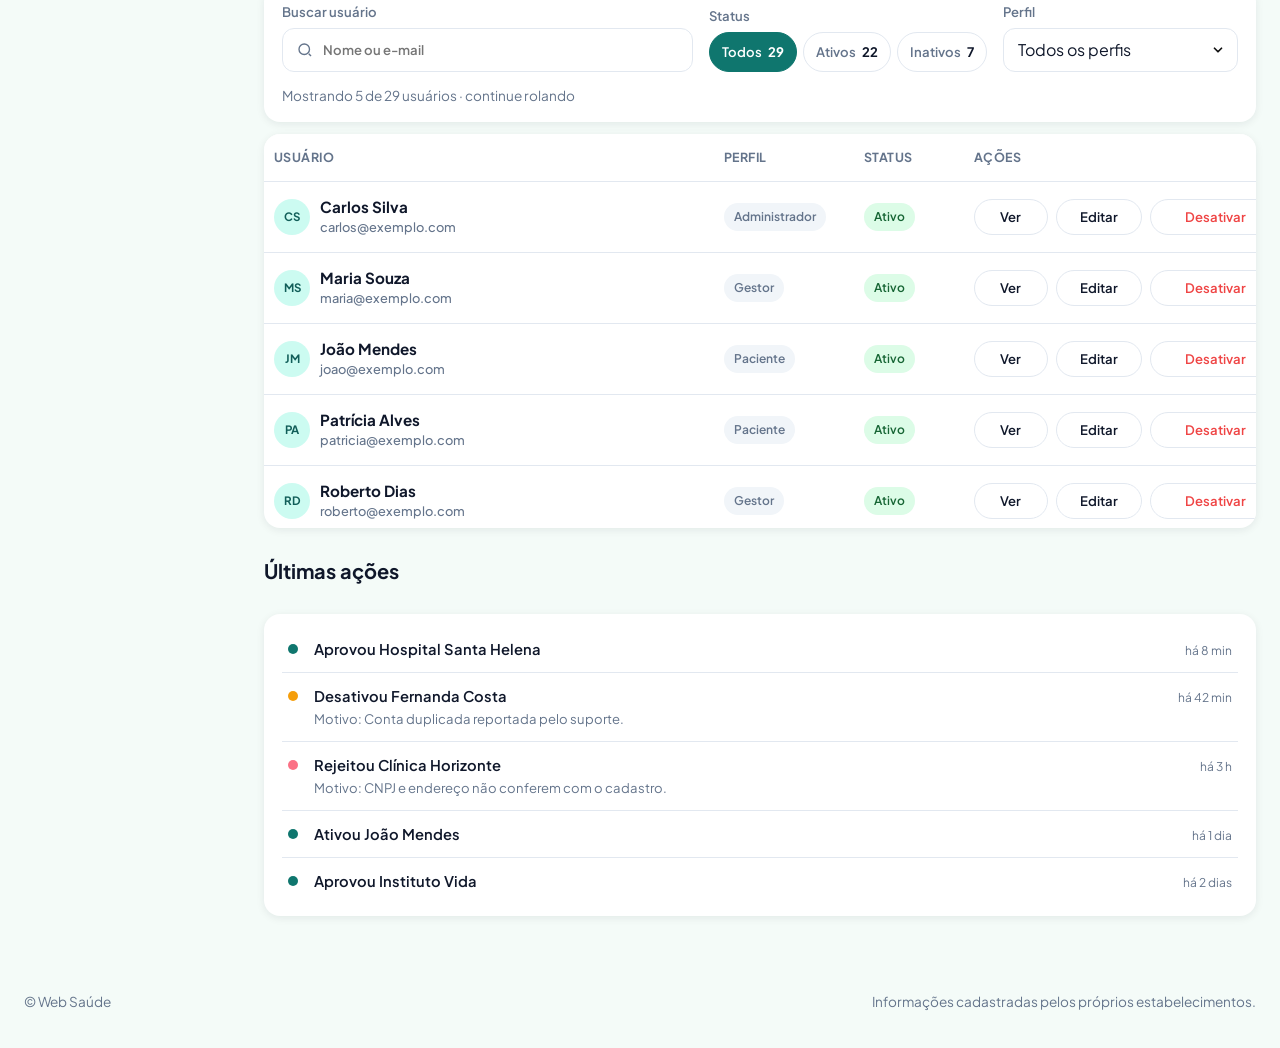
==== commit c7eaf4f3: "feat: painel admin com filtros, histórico e layout mobile" ====
--- a/admin.html
+++ b/admin.html
@@ -6,6 +6,7 @@
   <title>Web Saúde — Painel administrativo</title>
   <link rel="preconnect" href="https://fonts.googleapis.com">
   <link href="https://fonts.googleapis.com/css2?family=Plus+Jakarta+Sans:wght@400;500;600;700&display=swap" rel="stylesheet">
+    <link rel="icon" type="image/png" href="img/favicon.png">
   <link rel="stylesheet" href="css/styles.css">
 </head>
 <body>
--- a/css/styles.css
+++ b/css/styles.css
@@ -41,7 +41,14 @@
 }
 
 /* Brand */
-.brand { display: flex; align-items: center; gap: 10px; font-weight: 700; font-size: 1.15rem; }
+.brand { display: flex; align-items: center; gap: 10px; font-weight: 700; font-size: 1.15rem; flex-shrink: 0; }
+.brand-logo-img {
+  height: 36px;
+  width: auto;
+  max-width: min(168px, 42vw);
+  object-fit: contain;
+  display: block;
+}
 .brand-mark {
   width: 38px;
   height: 38px;
@@ -58,7 +65,11 @@
   height: var(--header);
   display: flex;
   align-items: center;
-  background: transparent;
+  background: var(--teal);
+  color: #fff;
+  flex-shrink: 0;
+  position: relative;
+  z-index: 20;
 }
 .header-inner, .footer-inner {
   width: min(1296px, calc(100% - 48px));
@@ -66,17 +77,28 @@
   display: flex;
   align-items: center;
   justify-content: space-between;
-  gap: 24px;
-}
-.header { position: relative; z-index: 10; }
+  gap: 16px;
+}
 .footer-inner { font-size: 0.85rem; }
-.nav { display: flex; align-items: center; gap: 22px; color: var(--muted); font-size: 0.92rem; }
-.nav-links, .nav-actions { display: flex; align-items: center; gap: 22px; }
+.nav { display: flex; align-items: center; gap: 16px; color: rgba(255, 255, 255, 0.88); font-size: 0.92rem; min-width: 0; }
+.nav-links, .nav-actions { display: flex; align-items: center; gap: 16px; flex-shrink: 0; }
 .nav-links { font-size: 1rem; }
 .nav-actions { gap: 12px; }
-.nav-links a:hover, .nav-links a.is-active { color: var(--text); }
+.nav-links a { color: #fff; white-space: nowrap; }
+.nav-links a:hover, .nav-links a.is-active { color: #fff; font-weight: 700; }
+.nav-mobile-action { display: none; }
 .nav-toggle { display: none; width: 40px; height: 40px; place-items: center; }
-.nav-toggle svg { width: 24px; height: 24px; fill: none; stroke: var(--text); stroke-width: 2.2; stroke-linecap: round; }
+.nav-toggle svg { width: 24px; height: 24px; fill: none; stroke: #fff; stroke-width: 2.2; stroke-linecap: round; }
+.header .btn-ghost {
+  background: transparent;
+  border-color: rgba(255, 255, 255, 0.45);
+  color: #fff;
+}
+.header .btn-ghost:hover {
+  background: rgba(255, 255, 255, 0.12);
+  border-color: #fff;
+  color: #fff;
+}
 
 /* Buttons */
 .btn {
@@ -1014,15 +1036,14 @@
   .header-inner, .footer-inner, .wrap { width: calc(100% - 32px); }
   .header-inner { gap: 8px; }
   .nav { gap: 4px; }
-  .nav-toggle { width: 36px; }
-  .nav-actions { gap: 8px; }
-  .nav-toggle { display: grid; }
+  .nav-toggle { display: grid; width: 36px; }
+  .nav-actions { display: none; }
   .nav-links {
     display: none;
     position: absolute;
-    top: 100%;
-    left: 24px;
-    right: 24px;
+    top: calc(100% + 8px);
+    left: 16px;
+    right: 16px;
     flex-direction: column;
     align-items: stretch;
     gap: 4px;
@@ -1030,15 +1051,48 @@
     background: #fff;
     border-radius: var(--radius);
     box-shadow: var(--shadow);
-  }
-  .nav-links a { padding: 10px 12px; border-radius: 10px; }
+    z-index: 30;
+  }
+  .nav-links a {
+    display: block;
+    width: 100%;
+    padding: 12px 14px;
+    border-radius: 10px;
+    color: var(--text);
+    font-weight: 600;
+    text-align: left;
+  }
+  .nav-links a:hover, .nav-links a.is-active { color: var(--teal); }
   .nav.is-open .nav-links { display: flex; }
   .footer-inner { flex-direction: column; align-items: flex-start; gap: 6px; }
 }
 
 /* Home (busca + lista + mapa) */
-.home { padding-bottom: 32px; }
-.home-bar { display: grid; grid-template-columns: 1fr 544px; gap: 20px; margin: 8px 0 20px; }
+.home {
+  padding-bottom: 32px;
+  display: grid;
+  grid-template-columns: 540px 1fr;
+  grid-template-areas:
+    "top top"
+    "list map"
+    "how how"
+    "foot foot";
+  gap: 20px;
+}
+.home-scroll-area { display: contents; }
+.home-map-wrap { grid-area: map; min-height: 825px; }
+.home-map {
+  height: 100%;
+  min-height: 825px;
+  display: grid;
+  place-items: center;
+  background: #eef2f1;
+  border: 2px dashed var(--line);
+  box-shadow: none;
+  color: var(--muted);
+  font-weight: 600;
+}
+.home-bar { grid-area: top; display: grid; grid-template-columns: 1fr 544px; gap: 20px; margin: 8px 0 0; }
 .home-filters {
   display: grid;
   grid-template-columns: 1fr 1.3fr 1fr 0.7fr auto auto;
@@ -1098,8 +1152,9 @@
 .home-clear:hover { color: var(--teal); }
 .home-search { display: grid; grid-template-columns: 1fr auto; align-items: end; gap: 12px; padding: 18px 20px; }
 .home-search .input-icon { display: block; }
-.home-body { display: grid; grid-template-columns: 540px 1fr; gap: 20px; height: 825px; }
-.home-list { display: flex; flex-direction: column; min-height: 0; overflow: hidden; }
+.home-body { grid-area: list; display: flex; flex-direction: column; height: 825px; min-height: 0; }
+.home-list { display: flex; flex-direction: column; min-height: 0; overflow: hidden; flex: 1; }
+.home [data-footer], .home .footer { grid-area: foot; }
 .home-list-head { padding: 20px; border-bottom: 1px solid var(--line); }
 .home-list-head h1 { font-size: 1.35rem; letter-spacing: -0.02em; }
 .home-list-head p { color: var(--muted); font-size: 0.85rem; }
@@ -1116,8 +1171,7 @@
 .home-unit-actions .btn { min-height: 38px; padding: 0 16px; font-size: 0.85rem; }
 .btn-outline { border-color: var(--teal); color: var(--teal); }
 .home-list .pager { padding: 0 0 4px; }
-.home-map { display: grid; place-items: center; background: #eef2f1; border: 2px dashed var(--line); box-shadow: none; color: var(--muted); font-weight: 600; }
-.how-home { padding: 36px 8px 16px; }
+.how-home { grid-area: how; padding: 16px 8px 16px; }
 .how-home h2 { font-size: 1.35rem; margin-bottom: 22px; letter-spacing: -0.02em; }
 .how-grid {
   list-style: none;
@@ -1137,22 +1191,75 @@
 .how-grid p { color: var(--muted); font-size: 0.9rem; line-height: 1.45; }
 
 @media (max-width: 980px) {
-  .home { display: flex; flex-direction: column; gap: 16px; }
-  .home-bar { grid-template-columns: minmax(0, 1fr); margin: 0; gap: 16px; }
-  .home-body { display: contents; }
-  .home-list { order: 1; }
+  .page:has(.home) {
+    height: 100dvh;
+    overflow: hidden;
+  }
+  .home {
+    display: flex;
+    flex-direction: column;
+    height: calc(100dvh - var(--header));
+    max-height: calc(100dvh - var(--header));
+    overflow: hidden;
+    padding-top: 12px;
+    padding-bottom: 0;
+    gap: 0;
+  }
+  .home-map-wrap {
+    position: relative;
+    z-index: 1;
+    flex: 0 0 auto;
+    min-height: 0;
+    margin: 0 0 16px;
+    background: var(--bg);
+  }
+  .home-map {
+    height: 280px;
+    min-height: 280px;
+    max-height: 280px;
+  }
+  .home-scroll-area {
+    display: flex;
+    flex-direction: column;
+    flex: 1 1 auto;
+    min-height: 0;
+    gap: 16px;
+    overflow-y: auto;
+    -webkit-overflow-scrolling: touch;
+    padding-bottom: 32px;
+    background: var(--bg);
+    position: relative;
+    z-index: 2;
+  }
+  .home-bar { grid-template-columns: minmax(0, 1fr); margin: 0; gap: 16px; flex: 0 0 auto; }
+  .home-body,
+  .home-list,
+  .how-home,
+  .home .footer {
+    display: block;
+    height: auto;
+    min-height: min-content;
+    max-height: none;
+    overflow: visible;
+    flex: 0 0 auto;
+    position: static;
+  }
+  .home-list-scroll {
+    display: grid;
+    height: auto;
+    min-height: min-content;
+    max-height: none;
+    overflow: visible;
+    flex: 0 0 auto;
+  }
   .home-filters { grid-template-columns: minmax(0, 1fr) minmax(0, 1fr); }
   .brand { white-space: nowrap; font-size: 1.05rem; }
-  .brand-mark { width: 34px; height: 34px; }
+  .brand-logo-img { height: 32px; }
   .nav-actions .btn { min-height: 36px; padding: 0 12px; font-size: 0.85rem; }
-  .nav-links { left: 16px; right: 16px; }
   .btn-loc { grid-column: 1 / -1; }
   .btn-loc span { display: inline; }
   .home-clear { grid-column: 1 / -1; }
-  .home-map { order: -1; height: 280px; }
-  .home-list { max-height: none; }
-  .home-list-scroll { overflow: visible; }
-  .how-home { order: 2; padding-top: 8px; }
+  .how-home { padding-top: 8px; }
   .how-grid { grid-template-columns: 1fr; gap: 18px; }
 }
 
@@ -1160,6 +1267,9 @@
 .quick-actions svg { width: 18px; height: 18px; stroke: currentColor; fill: none; stroke-width: 2; stroke-linecap: round; stroke-linejoin: round; }
 
 @media (max-width: 640px) {
+  :root { --header: 64px; }
+  .home-filters { grid-template-columns: 1fr; }
+  .home-clear { text-align: center; width: 100%; }
   .nav-actions .chip { display: none; }
   .donut-wrap { flex-direction: column; align-items: stretch; }
   .donut-ring { width: 128px; height: 128px; margin: 0 auto; }
@@ -1196,8 +1306,7 @@
   .brand-mark svg { width: 18px; height: 18px; }
   .nav-actions { gap: 6px; }
   .nav-actions .btn { padding: 0 10px; font-size: 0.8rem; }
-  .nav-toggle { width: 32px; }
-  .nav-links { left: 12px; right: 12px; }
+  .brand-logo-img { height: 28px; }
   .home-filters { grid-template-columns: minmax(0, 1fr); padding: 16px; }
   .home-search { padding: 16px; }
   .home-unit { grid-template-columns: 1fr; }
